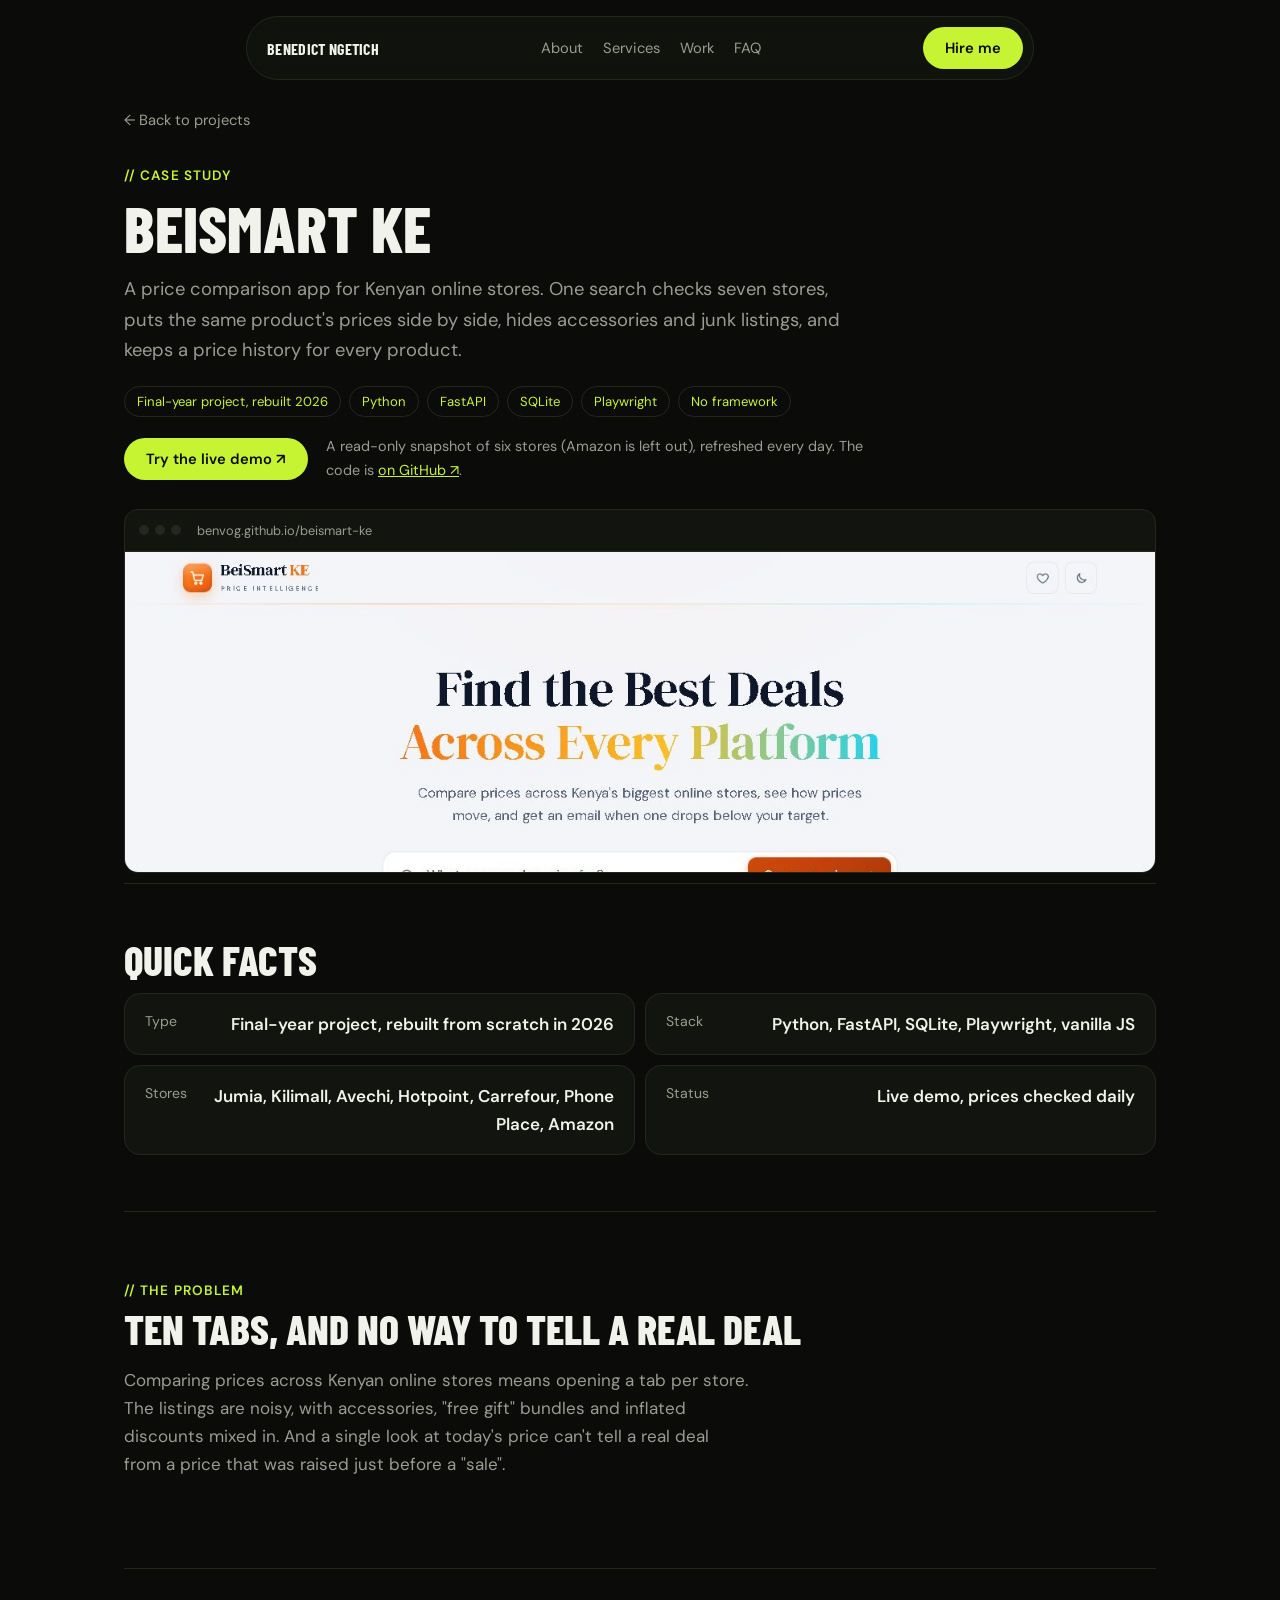
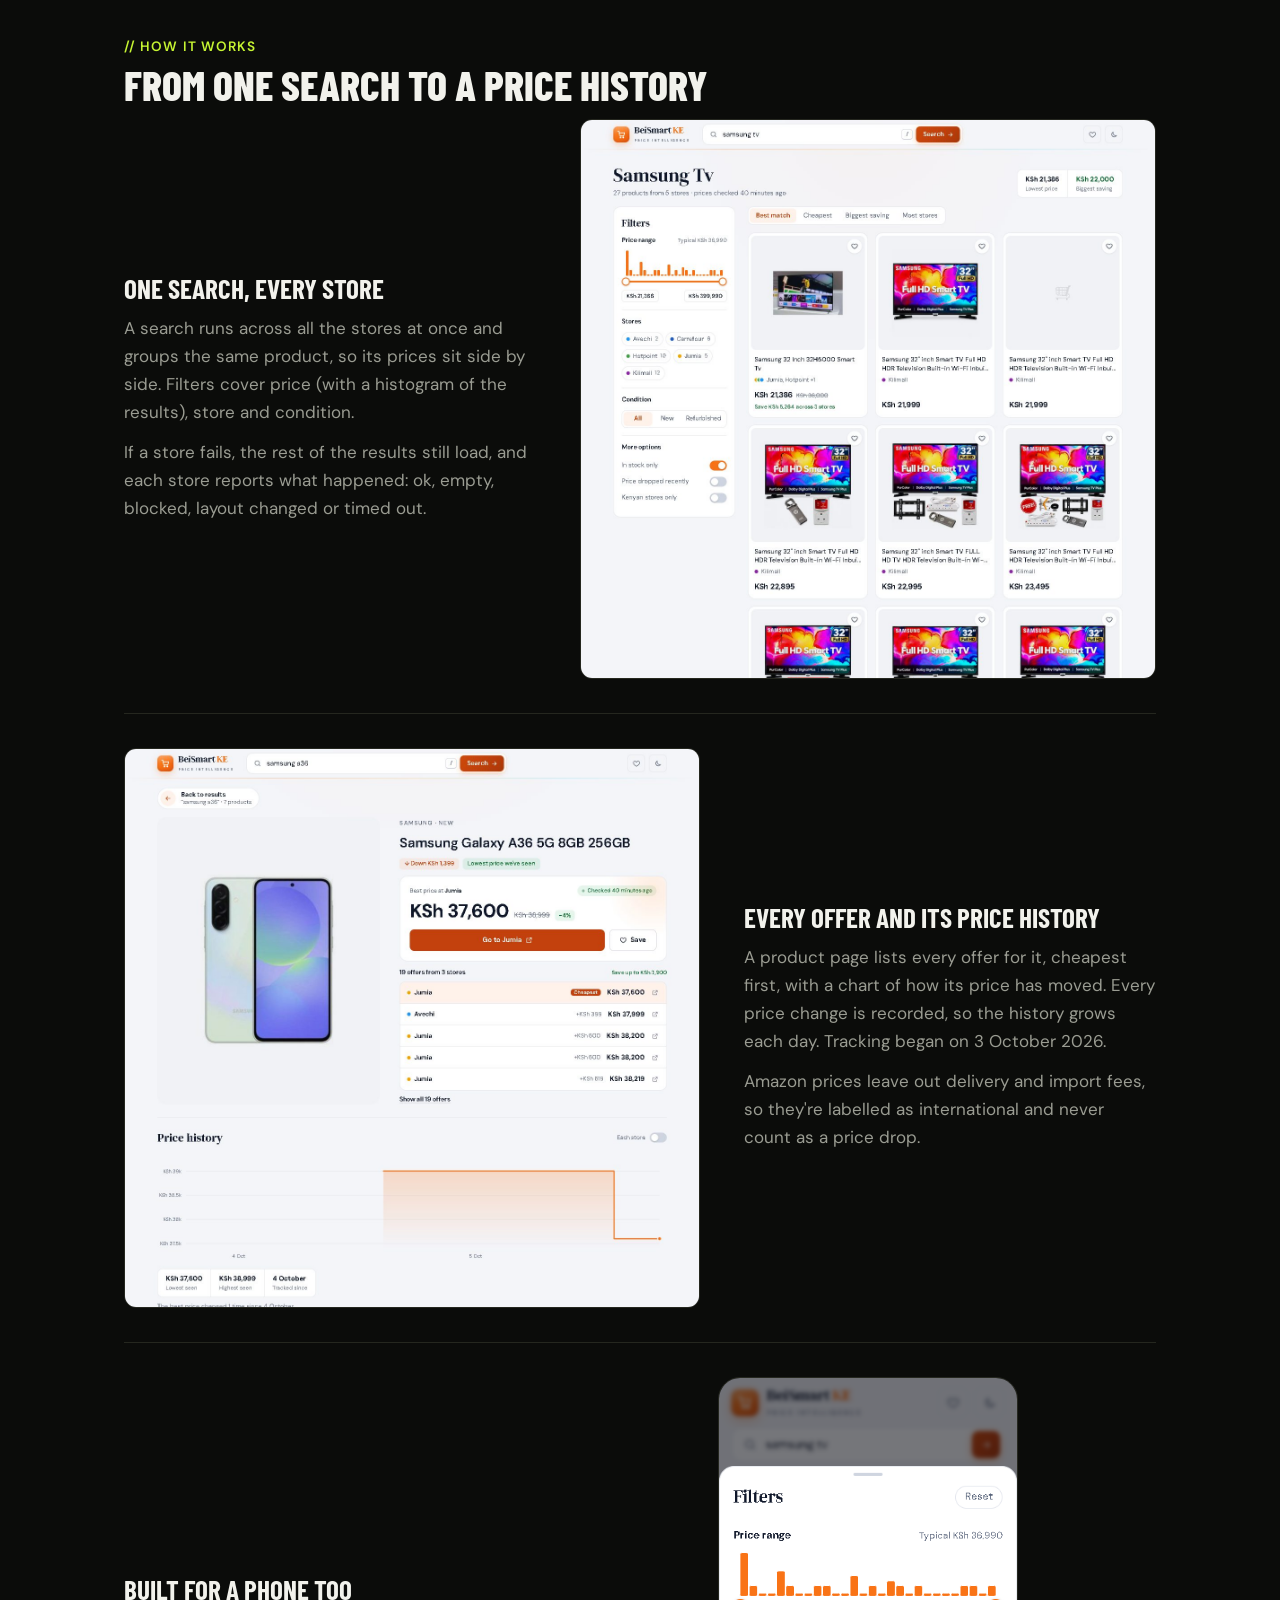
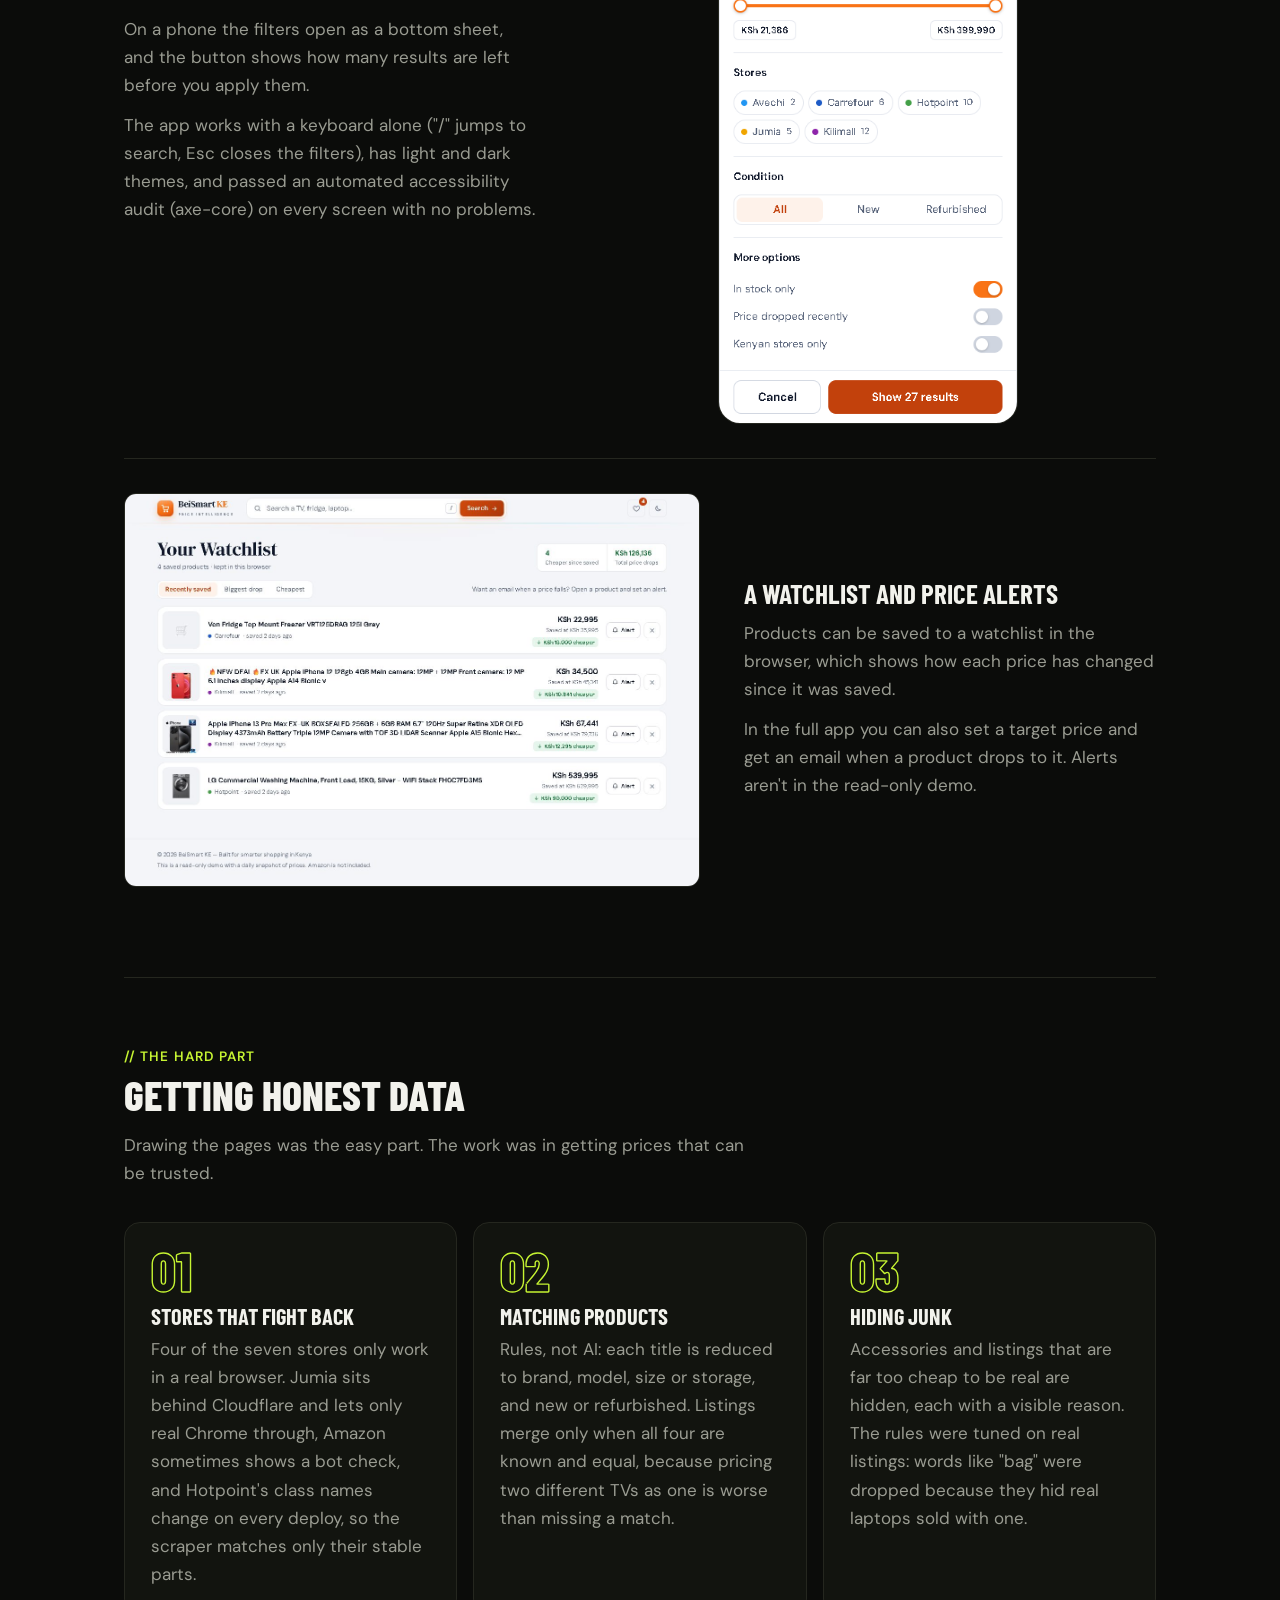
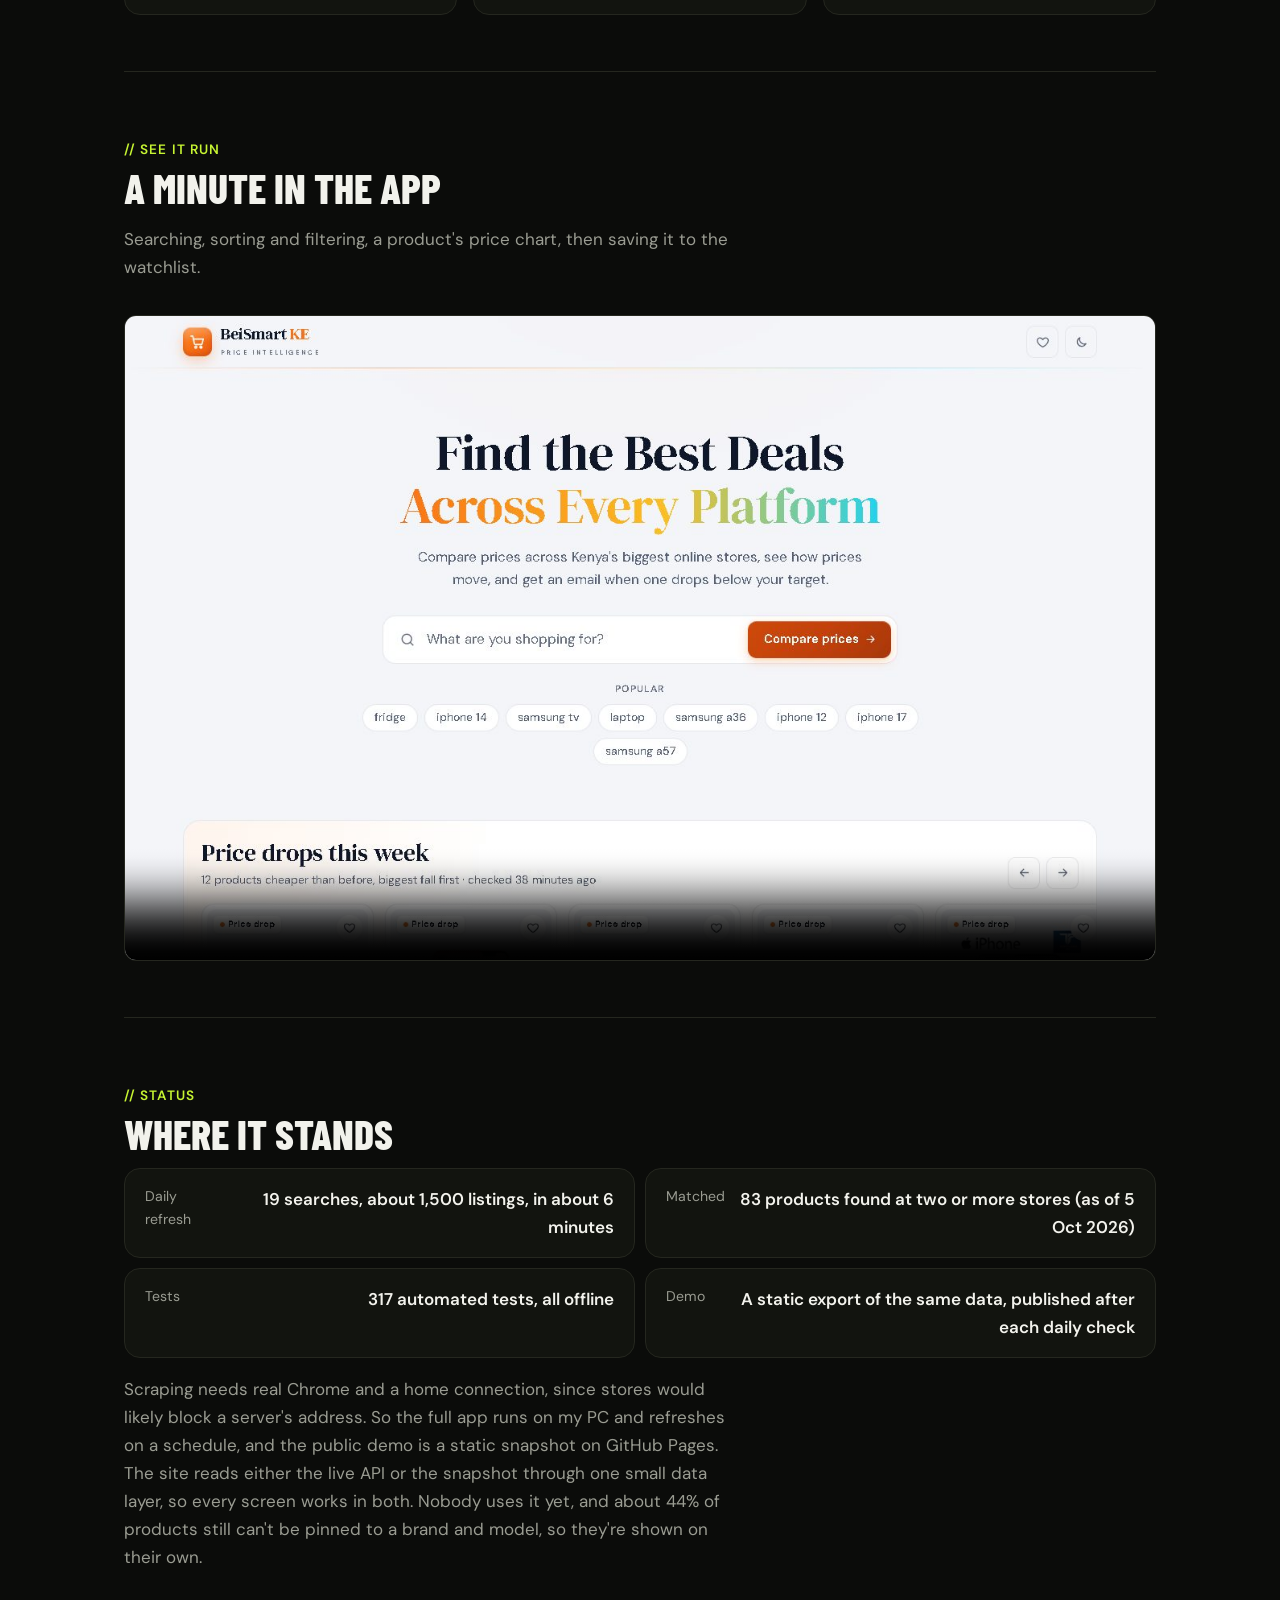
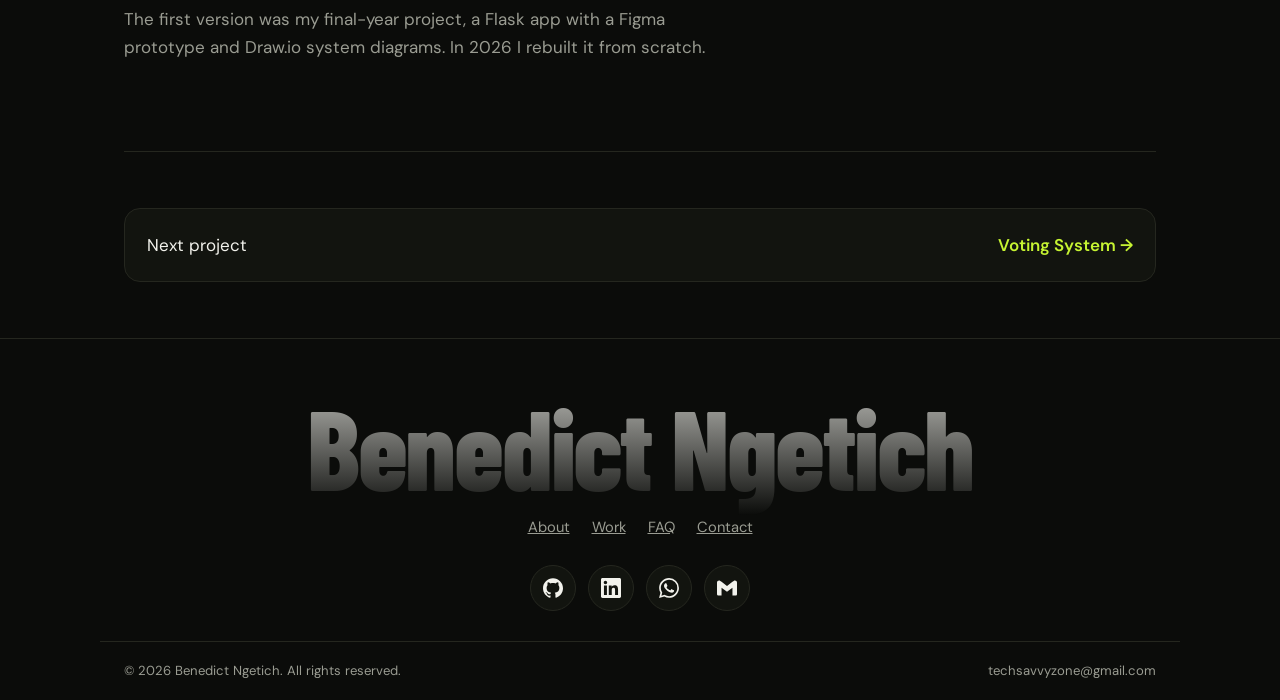
==== case-beismart.html @ bc771dfb "Portfolio site Co-Authored-By: Claude Opus 5.5 <noreply@anthropic.com>" ====
<!DOCTYPE html>
<html lang="en">
<head>
<meta charset="utf-8">
<meta name="viewport" content="width=device-width, initial-scale=1">
<meta name="description" content="A price comparison app for Kenyan online stores: one search checks seven stores, groups the same product across them, hides junk listings and keeps a price history.">
<meta name="theme-color" content="#0b0c0a">
<meta property="og:type" content="website">
<meta property="og:title" content="BeiSmart KE — Case Study | Benedict Ngetich">
<meta property="og:description" content="A price comparison app for Kenyan online stores: one search checks seven stores, groups the same product across them, hides junk listings and keeps a price history.">
<link rel="icon" href="assets/favicon.svg" type="image/svg+xml">
<title>BeiSmart KE — Case Study | Benedict Ngetich</title>
<script>document.documentElement.className='js'</script>
<link rel="preconnect" href="https://fonts.googleapis.com">
<link rel="preconnect" href="https://fonts.gstatic.com" crossorigin>
<link href="https://fonts.googleapis.com/css2?family=Barlow+Condensed:wght@700;800&family=DM+Sans:wght@400;500;600&display=swap" rel="stylesheet">
<link rel="stylesheet" href="styles.css">
</head>
<body>
<a class="skip" href="#main">Skip to content</a>

<div class="nav">
<div class="pillnav">
<span class="brand">Benedict Ngetich</span>
<nav aria-label="Sections"><a href="index.html#about">About</a><a href="index.html#services">Services</a><a href="index.html#work">Work</a><a href="index.html#faq">FAQ</a></nav>
<a class="btn" href="index.html#contact">Hire me</a>
</div>
</div>

<div class="wrap" id="main">
<a class="backlink" href="index.html#work">&larr; Back to projects</a>

<header class="case-hero">
<p class="eyebrow">// Case study</p>
<h1>BeiSmart KE</h1>
<p class="tagline">A price comparison app for Kenyan online stores. One search checks seven stores, puts the same product's prices side by side, hides accessories and junk listings, and keeps a price history for every product.</p>
<div class="case-tags"><span>Final-year project, rebuilt 2026</span><span>Python</span><span>FastAPI</span><span>SQLite</span><span>Playwright</span><span>No framework</span></div>
<div class="demo-cta">
<a class="btn" href="https://benvog.github.io/beismart-ke/" target="_blank" rel="noopener">Try the live demo ↗</a>
<p>A read-only snapshot of six stores (Amazon is left out), refreshed every day. The code is <a href="https://github.com/Benvog/beismart-ke" target="_blank" rel="noopener">on GitHub ↗</a>.</p>
</div>
<div class="case-hero-img frame">
<div class="bar"><i></i><i></i><i></i><span>benvog.github.io/beismart-ke</span></div>
<div class="view"><div class="inner"><img src="assets/beismart-home.jpg" alt="BeiSmart KE home: a search box over this week's price drops" width="1280" height="800"></div></div>
</div>
</header>

<section>
<h2>Quick facts</h2>
<div class="quickfacts">
<div class="card rv"><span>Type</span><span>Final-year project, rebuilt from scratch in 2026</span></div>
<div class="card rv"><span>Stack</span><span>Python, FastAPI, SQLite, Playwright, vanilla JS</span></div>
<div class="card rv"><span>Stores</span><span>Jumia, Kilimall, Avechi, Hotpoint, Carrefour, Phone Place, Amazon</span></div>
<div class="card rv"><span>Status</span><span>Live demo, prices checked daily</span></div>
</div>
</section>

<section>
<p class="eyebrow">// The problem</p>
<h2>Ten tabs, and no way to tell a real deal</h2>
<p class="lede">Comparing prices across Kenyan online stores means opening a tab per store. The listings are noisy, with accessories, "free gift" bundles and inflated discounts mixed in. And a single look at today's price can't tell a real deal from a price that was raised just before a "sale".</p>
</section>

<section>
<p class="eyebrow">// How it works</p>
<h2>From one search to a price history</h2>

<div class="feat rv">
<div>
<h3>One search, every store</h3>
<p>A search runs across all the stores at once and groups the same product, so its prices sit side by side. Filters cover price (with a histogram of the results), store and condition.</p>
<p>If a store fails, the rest of the results still load, and each store reports what happened: ok, empty, blocked, layout changed or timed out.</p>
</div>
<figure class="shot tall"><img src="assets/beismart-results.jpg" alt="Samsung TV results with a filter panel and a TV found at three stores" width="1280" height="1700" loading="lazy"></figure>
</div>

<div class="feat rv">
<div>
<h3>Every offer and its price history</h3>
<p>A product page lists every offer for it, cheapest first, with a chart of how its price has moved. Every price change is recorded, so the history grows each day. Tracking began on 3 October 2026.</p>
<p>Amazon prices leave out delivery and import fees, so they're labelled as international and never count as a price drop.</p>
</div>
<figure class="shot tall"><img src="assets/beismart-product.jpg" alt="Samsung Galaxy A36 across 18 offers from 3 stores, with its price history chart" width="1280" height="1500" loading="lazy"></figure>
</div>

<div class="feat rv">
<div>
<h3>Built for a phone too</h3>
<p>On a phone the filters open as a bottom sheet, and the button shows how many results are left before you apply them.</p>
<p>The app works with a keyboard alone ("/" jumps to search, Esc closes the filters), has light and dark themes, and passed an automated accessibility audit (axe-core) on every screen with no problems.</p>
</div>
<figure class="shot phone"><img src="assets/beismart-filters-phone.png" alt="Filters on a phone: price histogram, stores, condition and a Show 27 results button" width="390" height="844" loading="lazy"></figure>
</div>

<div class="feat rv">
<div>
<h3>A watchlist and price alerts</h3>
<p>Products can be saved to a watchlist in the browser, which shows how each price has changed since it was saved.</p>
<p>In the full app you can also set a target price and get an email when a product drops to it. Alerts aren't in the read-only demo.</p>
</div>
<figure class="shot"><img src="assets/beismart-watchlist.jpg" alt="Watchlist of four saved products, each cheaper than when it was saved" width="1280" height="900" loading="lazy"></figure>
</div>
</section>

<section>
<p class="eyebrow">// The hard part</p>
<h2>Getting honest data</h2>
<p class="lede">Drawing the pages was the easy part. The work was in getting prices that can be trusted.</p>
<div class="steps">
<div class="card step rv"><span class="num">01</span><h3>Stores that fight back</h3><p>Four of the seven stores only work in a real browser. Jumia sits behind Cloudflare and lets only real Chrome through, Amazon sometimes shows a bot check, and Hotpoint's class names change on every deploy, so the scraper matches only their stable parts.</p></div>
<div class="card step rv"><span class="num">02</span><h3>Matching products</h3><p>Rules, not AI: each title is reduced to brand, model, size or storage, and new or refurbished. Listings merge only when all four are known and equal, because pricing two different TVs as one is worse than missing a match.</p></div>
<div class="card step rv"><span class="num">03</span><h3>Hiding junk</h3><p>Accessories and listings that are far too cheap to be real are hidden, each with a visible reason. The rules were tuned on real listings: words like "bag" were dropped because they hid real laptops sold with one.</p></div>
</div>
</section>

<section>
<p class="eyebrow">// See it run</p>
<h2>A minute in the app</h2>
<p class="lede">Searching, sorting and filtering, a product's price chart, then saving it to the watchlist.</p>
<figure class="shot rv"><video src="assets/beismart-demo.webm" poster="assets/beismart-home.jpg" width="1280" height="800" controls preload="none" playsinline aria-label="Screen recording of BeiSmart KE: a search for Samsung, filters, a product's price chart and the watchlist"></video></figure>
</section>

<section>
<p class="eyebrow">// Status</p>
<h2>Where it stands</h2>
<div class="quickfacts">
<div class="card rv"><span>Daily refresh</span><span>19 searches, about 1,500 listings, in about 6 minutes</span></div>
<div class="card rv"><span>Matched</span><span>83 products found at two or more stores (as of 5 Oct 2026)</span></div>
<div class="card rv"><span>Tests</span><span>317 automated tests, all offline</span></div>
<div class="card rv"><span>Demo</span><span>A static export of the same data, published after each daily check</span></div>
</div>
<p class="lede">Scraping needs real Chrome and a home connection, since stores would likely block a server's address. So the full app runs on my PC and refreshes on a schedule, and the public demo is a static snapshot on GitHub Pages. The site reads either the live API or the snapshot through one small data layer, so every screen works in both. Nobody uses it yet, and about 44% of products still can't be pinned to a brand and model, so they're shown on their own.</p>
<p class="lede">The first version was my final-year project, a Flask app with a Figma prototype and Draw.io system diagrams. In 2026 I rebuilt it from scratch.</p>
</section>

<section>
<div class="nextproj card rv">
<span>Next project</span>
<a href="case-voting.html">Voting System →</a>
</div>
</section>

</div>

<footer>
<div class="footer-name">Benedict Ngetich</div>
<div class="footer-links">
<a href="index.html#about">About</a><a href="index.html#work">Work</a><a href="index.html#faq">FAQ</a><a href="index.html#contact">Contact</a>
</div>
<div class="socials">
<a href="https://github.com/Benvog" target="_blank" rel="noopener" aria-label="GitHub" title="GitHub"><svg viewBox="0 0 24 24" aria-hidden="true" focusable="false"><path d="M12 .297c-6.63 0-12 5.373-12 12 0 5.303 3.438 9.8 8.205 11.385.6.113.82-.258.82-.577 0-.285-.01-1.04-.015-2.04-3.338.724-4.042-1.61-4.042-1.61C4.422 18.07 3.633 17.7 3.633 17.7c-1.087-.744.084-.729.084-.729 1.205.084 1.838 1.236 1.838 1.236 1.07 1.835 2.809 1.305 3.495.998.108-.776.417-1.305.76-1.605-2.665-.3-5.466-1.332-5.466-5.93 0-1.31.465-2.38 1.235-3.22-.135-.303-.54-1.523.105-3.176 0 0 1.005-.322 3.3 1.23.96-.267 1.98-.399 3-.405 1.02.006 2.04.138 3 .405 2.28-1.552 3.285-1.23 3.285-1.23.645 1.653.24 2.873.12 3.176.765.84 1.23 1.91 1.23 3.22 0 4.61-2.805 5.625-5.475 5.92.42.36.81 1.096.81 2.22 0 1.606-.015 2.896-.015 3.286 0 .315.21.69.825.57C20.565 22.092 24 17.592 24 12.297c0-6.627-5.373-12-12-12"/></svg></a>
<a href="https://www.linkedin.com/in/benedict-kipkorir-vogue" target="_blank" rel="noopener" aria-label="LinkedIn" title="LinkedIn"><svg viewBox="0 0 24 24" aria-hidden="true" focusable="false"><path d="M20.447 20.452h-3.554v-5.569c0-1.328-.027-3.037-1.852-3.037-1.853 0-2.136 1.445-2.136 2.939v5.667H9.351V9h3.414v1.561h.046c.477-.9 1.637-1.85 3.37-1.85 3.601 0 4.267 2.37 4.267 5.455v6.286zM5.337 7.433c-1.144 0-2.063-.926-2.063-2.065 0-1.138.92-2.063 2.063-2.063 1.14 0 2.064.925 2.064 2.063 0 1.139-.925 2.065-2.064 2.065zm1.782 13.019H3.555V9h3.564v11.452zM22.225 0H1.771C.792 0 0 .774 0 1.729v20.542C0 23.227.792 24 1.771 24h20.451C23.2 24 24 23.227 24 22.271V1.729C24 .774 23.2 0 22.222 0h.003z"/></svg></a>
<a href="https://wa.me/254748311310" target="_blank" rel="noopener" aria-label="WhatsApp" title="WhatsApp"><svg viewBox="0 0 24 24" aria-hidden="true" focusable="false"><path d="M17.472 14.382c-.297-.149-1.758-.867-2.03-.967-.273-.099-.471-.148-.67.15-.197.297-.767.966-.94 1.164-.173.199-.347.223-.644.075-.297-.15-1.255-.463-2.39-1.475-.883-.788-1.48-1.761-1.653-2.059-.173-.297-.018-.458.13-.606.134-.133.298-.347.446-.52.149-.174.198-.298.298-.497.099-.198.05-.371-.025-.52-.075-.149-.669-1.612-.916-2.207-.242-.579-.487-.5-.669-.51-.173-.008-.371-.01-.57-.01-.198 0-.52.074-.792.372-.272.297-1.04 1.016-1.04 2.479 0 1.462 1.065 2.875 1.213 3.074.149.198 2.096 3.2 5.077 4.487.709.306 1.262.489 1.694.625.712.227 1.36.195 1.871.118.571-.085 1.758-.719 2.006-1.413.248-.694.248-1.289.173-1.413-.074-.124-.272-.198-.57-.347m-5.421 7.403h-.004a9.87 9.87 0 01-5.031-1.378l-.361-.214-3.741.982.998-3.648-.235-.374a9.86 9.86 0 01-1.51-5.26c.001-5.45 4.436-9.884 9.888-9.884 2.64 0 5.122 1.03 6.988 2.898a9.825 9.825 0 012.893 6.994c-.003 5.45-4.437 9.884-9.885 9.884m8.413-18.297A11.815 11.815 0 0012.05 0C5.495 0 .16 5.335.157 11.892c0 2.096.547 4.142 1.588 5.945L.057 24l6.305-1.654a11.882 11.882 0 005.683 1.448h.005c6.554 0 11.89-5.335 11.893-11.893a11.821 11.821 0 00-3.48-8.413Z"/></svg></a>
<a href="mailto:techsavvyzone@gmail.com" aria-label="Email" title="Email"><svg viewBox="0 0 24 24" aria-hidden="true" focusable="false"><path d="M24 5.457v13.909c0 .904-.732 1.636-1.636 1.636h-3.819V11.73L12 16.64l-6.545-4.91v9.273H1.636A1.636 1.636 0 0 1 0 19.366V5.457c0-2.023 2.309-3.178 3.927-1.964L5.455 4.64 12 9.548l6.545-4.91 1.528-1.145C21.69 2.28 24 3.434 24 5.457z"/></svg></a>
</div>
<div class="wrap footer-bottom"><span>© 2026 Benedict Ngetich. All rights reserved.</span><a href="mailto:techsavvyzone@gmail.com">techsavvyzone@gmail.com</a></div>
</footer>

<script src="script.js"></script>
</body>
</html>
---- styles.css ----
:root{--bg:#0b0c0a;--ink:#f2f2ec;--muted:#9a9c92;--line:#25271f;--lime:#c6f432;--panel:#12140f;--panel2:#161811;--h:250px}
*{box-sizing:border-box}
[hidden]{display:none!important}
html{scroll-behavior:smooth}
body{margin:0;background:var(--bg);color:var(--ink);font:400 17px/1.65 "DM Sans",system-ui,sans-serif}
a{color:inherit}
a:focus-visible,button:focus-visible,input:focus-visible,textarea:focus-visible{outline:3px solid var(--lime);outline-offset:3px}
h1,h2,h3{font-family:"Barlow Condensed","DM Sans",sans-serif;text-transform:uppercase;margin:0;line-height:.95}
img{max-width:100%;display:block}
.wrap{max-width:1080px;margin:0 auto;padding:0 24px}
.skip{position:absolute;left:16px;top:-80px;z-index:50;background:var(--lime);color:#0b0c0a;font-weight:600;padding:10px 18px;border-radius:99px;text-decoration:none}
.skip:focus{top:16px}

/* floating nav */
.nav{position:sticky;top:16px;z-index:30;margin:16px auto 0;max-width:820px;padding:0 16px}
.pillnav{display:flex;align-items:center;justify-content:space-between;gap:14px;background:rgba(18,20,15,.75);-webkit-backdrop-filter:blur(14px);backdrop-filter:blur(14px);border:1px solid var(--line);border-radius:99px;padding:10px 10px 10px 20px}
.pillnav .brand{font:700 1rem "Barlow Condensed",sans-serif;text-transform:uppercase;letter-spacing:.02em}
.pillnav nav{display:none;gap:20px;font-size:.92rem}
.pillnav nav a{text-decoration:none;color:var(--muted)}
.pillnav nav a:hover{color:var(--ink)}
.btn{display:inline-block;background:var(--lime);color:#0b0c0a;font-weight:600;padding:11px 22px;border-radius:99px;text-decoration:none;border:0;font:600 .92rem "DM Sans",sans-serif;cursor:pointer;white-space:nowrap;transition:transform 160ms ease-out}
@media (hover:hover) and (pointer:fine){.btn:hover{transform:translateY(-2px)}}
.btn:active{transform:scale(.97)}
.btn.ghost{background:transparent;color:var(--ink);border:1px solid var(--line)}
@media (min-width:700px){.pillnav nav{display:flex}}

/* hero */
.hero{padding:64px 0 40px;display:grid;gap:34px}
.hero h1{font-size:clamp(2.6rem,9vw,4.6rem);font-weight:800}
.hero .sub{color:var(--muted);font-size:1.15rem;max-width:48ch;margin:16px 0 26px}
.hero .cta{display:flex;gap:12px 24px;flex-wrap:wrap;align-items:center}
.textlink{color:var(--ink);font-weight:600;font-size:.95rem;text-decoration:none}
.textlink span{display:inline-block;color:var(--lime);transition:transform 160ms ease-out}
@media (hover:hover) and (pointer:fine){.textlink:hover span{transform:translateX(4px)}}
.photo{position:relative;justify-self:center;width:min(320px,80%)}
.photo .frame-ph{aspect-ratio:4/5;border-radius:20px;background:linear-gradient(160deg,#1a1d13,#0e0f0b);border:1px solid var(--line);display:flex;align-items:center;justify-content:center;color:var(--muted);font-size:.85rem;text-align:center;padding:20px}
.photo img{border-radius:20px;aspect-ratio:4/5;object-fit:cover}
.chip{position:absolute;background:var(--panel);border:1px solid var(--line);border-radius:12px;padding:12px 16px;font-size:.85rem;box-shadow:0 12px 30px rgba(0,0,0,.4)}
.chip b{display:block;font:800 1.5rem "Barlow Condensed",sans-serif;color:var(--lime)}
.chip.c1{top:-6%;left:-12%}
.chip.c2{bottom:6%;right:-14%}
.status{display:inline-flex;align-items:center;gap:8px;font-size:.82rem;color:#a8e06a;border:1px solid #2a3a1a;background:rgba(198,244,50,.08);padding:5px 12px;border-radius:99px;margin-bottom:18px}
.status i{width:8px;height:8px;border-radius:50%;background:var(--lime);animation:pulse 1.8s infinite}
@keyframes pulse{0%{box-shadow:0 0 0 0 rgba(198,244,50,.5)}100%{box-shadow:0 0 0 9px rgba(198,244,50,0)}}

section{padding:56px 0;border-top:1px solid var(--line)}
.eyebrow{color:var(--lime);font:600 .85rem "DM Sans",sans-serif;text-transform:uppercase;letter-spacing:.08em;margin-bottom:10px}
h2{font-size:2.6rem;font-weight:800;margin-bottom:14px}
.lede{color:var(--muted);max-width:52ch;margin-bottom:34px}
.lede a{color:var(--lime)}

/* about bento */
.bento{display:grid;gap:16px;grid-template-columns:1fr}
.card{background:var(--panel);border:1px solid var(--line);border-radius:16px;padding:22px}
.bento .ph-photo{aspect-ratio:1/1;border-radius:12px;background:linear-gradient(160deg,#1a1d13,#0e0f0b);display:flex;align-items:center;justify-content:center;color:var(--muted);font-size:.82rem;text-align:center;margin-bottom:14px;object-fit:cover;width:100%}
.bento h3{font-size:1.3rem;font-weight:700;margin-bottom:8px}
.bento p{margin:0;color:var(--muted)}.bento p+p{margin-top:14px}.bento .status{margin:0}
#about>.card{margin-top:16px}
.bgrow{display:flex;justify-content:space-between;gap:12px;padding:10px 0}
.bgrow+.bgrow{border-top:1px solid var(--line)}
.bgrow span:last-child{white-space:nowrap}
.stackrow{display:flex;flex-wrap:wrap;gap:8px}
.stackrow span{font-size:.85rem;padding:6px 12px;border:1px solid var(--line);border-radius:99px;background:var(--panel2)}

/* process */
.steps{display:grid;gap:16px}
.step{background:var(--panel);border:1px solid var(--line);border-radius:16px;padding:26px}
.step .num{font:800 3.4rem/.8 "Barlow Condensed",sans-serif;color:transparent;-webkit-text-stroke:1.4px var(--lime);display:block;margin-bottom:14px}
.step h3{font-size:1.4rem;font-weight:700;margin-bottom:8px}
.step p{margin:0;color:var(--muted)}

/* services list (index) */
.svc{border-top:1px solid var(--line)}
.svcrow{display:grid;gap:8px;padding:26px 0;border-bottom:1px solid var(--line)}
.svcrow h3{font-size:1.9rem;font-weight:700}
.svcrow:last-child{border-bottom:0;padding-bottom:0}
.svcrow p{margin:0;color:var(--muted);max-width:46ch}
.svclist{list-style:none;margin:16px 0 0;padding:0;display:grid;gap:8px;max-width:46ch}
.svclist li{position:relative;padding-left:20px;color:var(--ink)}
.svclist li::before{content:"";position:absolute;left:0;top:.7em;width:8px;height:2px;background:var(--lime)}
.svcrow .svcnote{margin-top:14px;font-size:.95rem}
.svcnote a{color:var(--lime)}

/* process timeline (index) */
.timeline{list-style:none;margin:0;padding:0;display:grid;gap:30px}
.tlstep{position:relative;padding-left:34px}
.tlstep::before{content:"";position:absolute;left:0;top:6px;width:11px;height:11px;border-radius:50%;background:var(--bg);border:2px solid var(--lime)}
.tlstep:not(:last-child)::after{content:"";position:absolute;left:5px;top:22px;bottom:-26px;width:1px;background:var(--line)}
.tlstep .num{font:800 2.6rem/.8 "Barlow Condensed",sans-serif;color:transparent;-webkit-text-stroke:1.2px var(--lime);display:block;margin-bottom:12px}
.tlstep h3{font-size:1.4rem;font-weight:700;margin-bottom:8px}
.tlstep p{margin:0;color:var(--muted)}

/* projects */
.proj{margin-bottom:40px}
.pnum{font:800 4.4rem/0.8 "Barlow Condensed",sans-serif;color:transparent;-webkit-text-stroke:1.5px var(--lime);display:block;margin-bottom:14px}
.frame{background:var(--panel);border:1px solid var(--line);border-radius:12px;overflow:hidden}
.bar{display:flex;align-items:center;gap:6px;padding:10px 14px;border-bottom:1px solid var(--line);font-size:.8rem;color:var(--muted)}
.bar i{width:10px;height:10px;border-radius:50%;background:var(--line)}
.bar span{margin-left:10px}
.view{height:var(--h);overflow:hidden;background:#090a08}
.inner{min-height:560px;transition:transform 5s ease-in-out}
.inner img{width:100%;height:auto;min-height:var(--h);object-fit:cover;object-position:top left}
.inner:has(>img){min-height:0}
@media (hover:hover) and (pointer:fine){.frame:hover .inner{transform:translateY(calc(var(--h) * -1 + 100px))}}
.frame:focus-within .inner{transform:translateY(calc(var(--h) * -1 + 100px))}
.ph{padding:20px;display:grid;gap:14px}
.ph b{display:block;height:34px;border-radius:5px;background:var(--line)}
.ph b:nth-child(3n){height:90px;background:#1a1d14}
.ph b:nth-child(4n){width:60%}
.proj h3{font-size:2.1rem;font-weight:700;margin:20px 0 8px}
.proj p{color:var(--muted);max-width:56ch;margin:0}
.meta{font-size:.92rem;color:var(--muted)}
.meta b{color:var(--lime);font-weight:500}

/* faq */
.faq{border-top:1px solid var(--line)}
.faqitem{border-bottom:1px solid var(--line)}
.faqitem summary{list-style:none;display:flex;justify-content:space-between;align-items:center;gap:16px;padding:20px 0;cursor:pointer;font:600 1.05rem "DM Sans",sans-serif}
.faqitem summary::-webkit-details-marker{display:none}
.faqitem summary::after{content:"+";font-size:1.4rem;color:var(--lime);flex:none}
.faqitem[open] summary::after{content:"–"}
.faqitem p{margin:0 0 20px;color:var(--muted);max-width:60ch}

/* testimonials placeholder */
.tplaceholder{background:var(--panel);border:1px dashed var(--line);border-radius:16px;padding:34px;text-align:center;color:var(--muted)}

/* CTA banner */
.cta-banner{background:var(--panel);border:1px solid var(--line);border-radius:20px;padding:40px 30px;display:grid;gap:22px;position:relative;overflow:hidden}
.cta-banner::before{content:"";position:absolute;inset:0;background:radial-gradient(420px circle at 90% 10%,rgba(198,244,50,.12),transparent 60%);pointer-events:none}
.cta-banner h2{font-size:2rem}
.cta-banner p{color:var(--muted);margin:0}

/* contact */
form{display:grid;gap:22px;max-width:520px}
label{font-size:.9rem;color:var(--muted);display:block}
input,textarea{width:100%;background:transparent;border:0;border-bottom:1px solid var(--muted);padding:10px 0;color:var(--ink);font:inherit;border-radius:0}
input:focus,textarea:focus{border-color:var(--lime);outline:0}
textarea{min-height:110px;resize:vertical}
form .btn{justify-self:start}
form .btn[disabled]{opacity:.6;cursor:progress}
.form-error{margin:0;color:#ff9a8a;font-size:.92rem}
.form-error a{color:inherit}
.form-done{max-width:520px;padding:28px;border:1px solid var(--line);border-radius:16px;background:var(--panel);animation:rise .5s cubic-bezier(.23,1,.32,1)}
.form-done h3{font-size:1.8rem;font-weight:700;margin-bottom:8px;outline:0}
.form-done p{color:var(--muted);margin:0 0 20px}
@keyframes rise{from{opacity:0;transform:translateY(12px)}}

/* footer */
footer{border-top:1px solid var(--line);padding:0}
.footer-name{padding:60px 0 20px;text-align:center;font:800 clamp(3rem,14vw,7rem)/.85 "Barlow Condensed",sans-serif;letter-spacing:-.02em;background:linear-gradient(180deg,var(--ink),var(--bg));-webkit-background-clip:text;background-clip:text;color:transparent}
.footer-links{display:flex;justify-content:center;gap:22px;flex-wrap:wrap;padding-bottom:26px;font-size:.92rem;color:var(--muted)}
.footer-links a:hover{color:var(--lime)}
.socials{display:flex;justify-content:center;flex-wrap:wrap;gap:12px;padding:0 16px 30px}
.socials a{display:inline-grid;place-items:center;width:46px;height:46px;border:1px solid var(--line);border-radius:50%;background:var(--panel);color:var(--ink);transition:transform 160ms ease-out}
.socials svg{width:20px;height:20px;fill:currentColor}
.socials a:hover,.socials a:focus-visible{color:var(--lime);border-color:var(--lime)}
@media (hover:hover) and (pointer:fine){.socials a:hover{transform:translateY(-2px)}}
.socials a:active{transform:scale(.97)}
.footer-bottom a{text-decoration:none}
.footer-bottom a:hover{color:var(--lime)}
.footer-bottom{display:flex;justify-content:space-between;flex-wrap:wrap;gap:10px;border-top:1px solid var(--line);padding:18px 24px;font-size:.82rem;color:var(--muted)}

.js .rv{opacity:0;transform:translateY(22px);transition:opacity .7s cubic-bezier(.23,1,.32,1),transform .7s cubic-bezier(.23,1,.32,1)}
.js .rv.in{opacity:1;transform:none}

.proj .meta{display:flex;align-items:center;justify-content:space-between;gap:12px;flex-wrap:wrap}
.caselink{color:var(--lime);text-decoration:none;font-weight:600;font-size:.95rem;white-space:nowrap}
.caselink:hover{text-decoration:underline}
.meta .links{display:flex;flex-wrap:wrap;gap:6px 20px}

/* case study pages */
.backlink{display:inline-flex;align-items:center;gap:8px;color:var(--muted);text-decoration:none;font-size:.92rem;margin:28px 0 0}
.backlink:hover{color:var(--lime)}
.case-hero{padding:20px 0 10px}
.case-hero .eyebrow{margin-bottom:14px}
.case-hero h1{font-size:clamp(2.4rem,7vw,4rem);font-weight:800}
.case-hero .tagline{color:var(--muted);font-size:1.15rem;max-width:56ch;margin:16px 0 20px}
.case-tags{display:flex;flex-wrap:wrap;gap:8px;margin-bottom:10px}
.case-tags span{font-size:.82rem;padding:4px 12px;border:1px solid var(--line);border-radius:99px;color:var(--lime)}
.demo-cta{display:flex;flex-wrap:wrap;align-items:center;gap:12px 18px;margin:18px 0 6px}
.demo-cta p{margin:0;color:var(--muted);font-size:.9rem;max-width:56ch}
.demo-cta b{color:var(--ink);font-weight:600}
.demo-cta p a{color:var(--lime)}
.case-hero-img{--h:320px;margin-top:26px;border-radius:14px;overflow:hidden;border:1px solid var(--line)}
.quickfacts{display:grid;gap:10px;grid-template-columns:1fr}
.quickfacts .card{display:flex;justify-content:space-between;gap:12px;padding:16px 20px}
.quickfacts .card span:first-child{color:var(--muted);font-size:.88rem}
.quickfacts .card span:last-child{font-weight:600;text-align:right}
.statgrid{display:grid;gap:16px;grid-template-columns:repeat(2,1fr)}
.statgrid .card{text-align:center;padding:26px 16px}
.statgrid b{display:block;font:800 2rem "Barlow Condensed",sans-serif;color:var(--lime);margin-bottom:6px}
.statgrid span{color:var(--muted);font-size:.9rem}
.feat{display:grid;gap:22px;align-items:center;padding:34px 0;border-top:1px solid var(--line)}
.feat:first-of-type{border-top:0;padding-top:0}
.feat h3{font-size:1.7rem;font-weight:700;margin-bottom:12px}
.feat p{color:var(--muted);margin:0 0 12px;max-width:52ch}
.feat p:last-child{margin-bottom:0}
.shot{margin:0}
.shot img,.shot video{display:block;width:100%;height:auto;border-radius:12px;border:1px solid var(--line);background:var(--panel)}
.shot.tall img{max-height:560px;object-fit:cover;object-position:top}
.shot.phone{justify-self:center;width:min(300px,80%)}
.shot.phone img{border-radius:22px}
.nextproj{display:flex;align-items:center;justify-content:space-between;gap:16px;flex-wrap:wrap}
.nextproj a{color:var(--lime);text-decoration:none;font-weight:600}
.nextproj a:hover{text-decoration:underline}
@media (min-width:700px){.quickfacts{grid-template-columns:repeat(2,1fr)}.statgrid{grid-template-columns:repeat(4,1fr)}}

@media (min-width:760px){
.hero{grid-template-columns:1.1fr .9fr;align-items:center}
.bento{grid-template-columns:1fr 1.3fr}
.steps{grid-template-columns:repeat(3,1fr)}
.svcrow{grid-template-columns:1fr 1fr;align-items:start;gap:24px}
.svcbody{padding-top:2px}
.timeline{grid-template-columns:repeat(3,1fr);gap:32px}
.tlstep{padding:34px 0 0}
.tlstep::before{top:0}
.tlstep:not(:last-child)::after{left:20px;right:-26px;top:5px;bottom:auto;width:auto;height:1px}
.proj{display:grid;grid-template-columns:90px 1fr;gap:6px 22px}
.proj>.pnum{grid-row:span 4}
.cta-banner{grid-template-columns:1fr auto;align-items:center}
.nextsteps{grid-template-columns:repeat(2,1fr)}
.feat{grid-template-columns:1fr 1.4fr;gap:44px}
.feat:nth-of-type(even) .shot{order:-1}
.feat:nth-of-type(even){grid-template-columns:1.4fr 1fr}
}
@media (prefers-reduced-motion:reduce){html{scroll-behavior:auto}*{animation:none!important}.js .rv{transform:none;transition:opacity .7s ease}.btn:hover,.btn:active,.socials a:hover,.socials a:active,.frame:hover .inner,.frame:focus-within .inner{transform:none}}
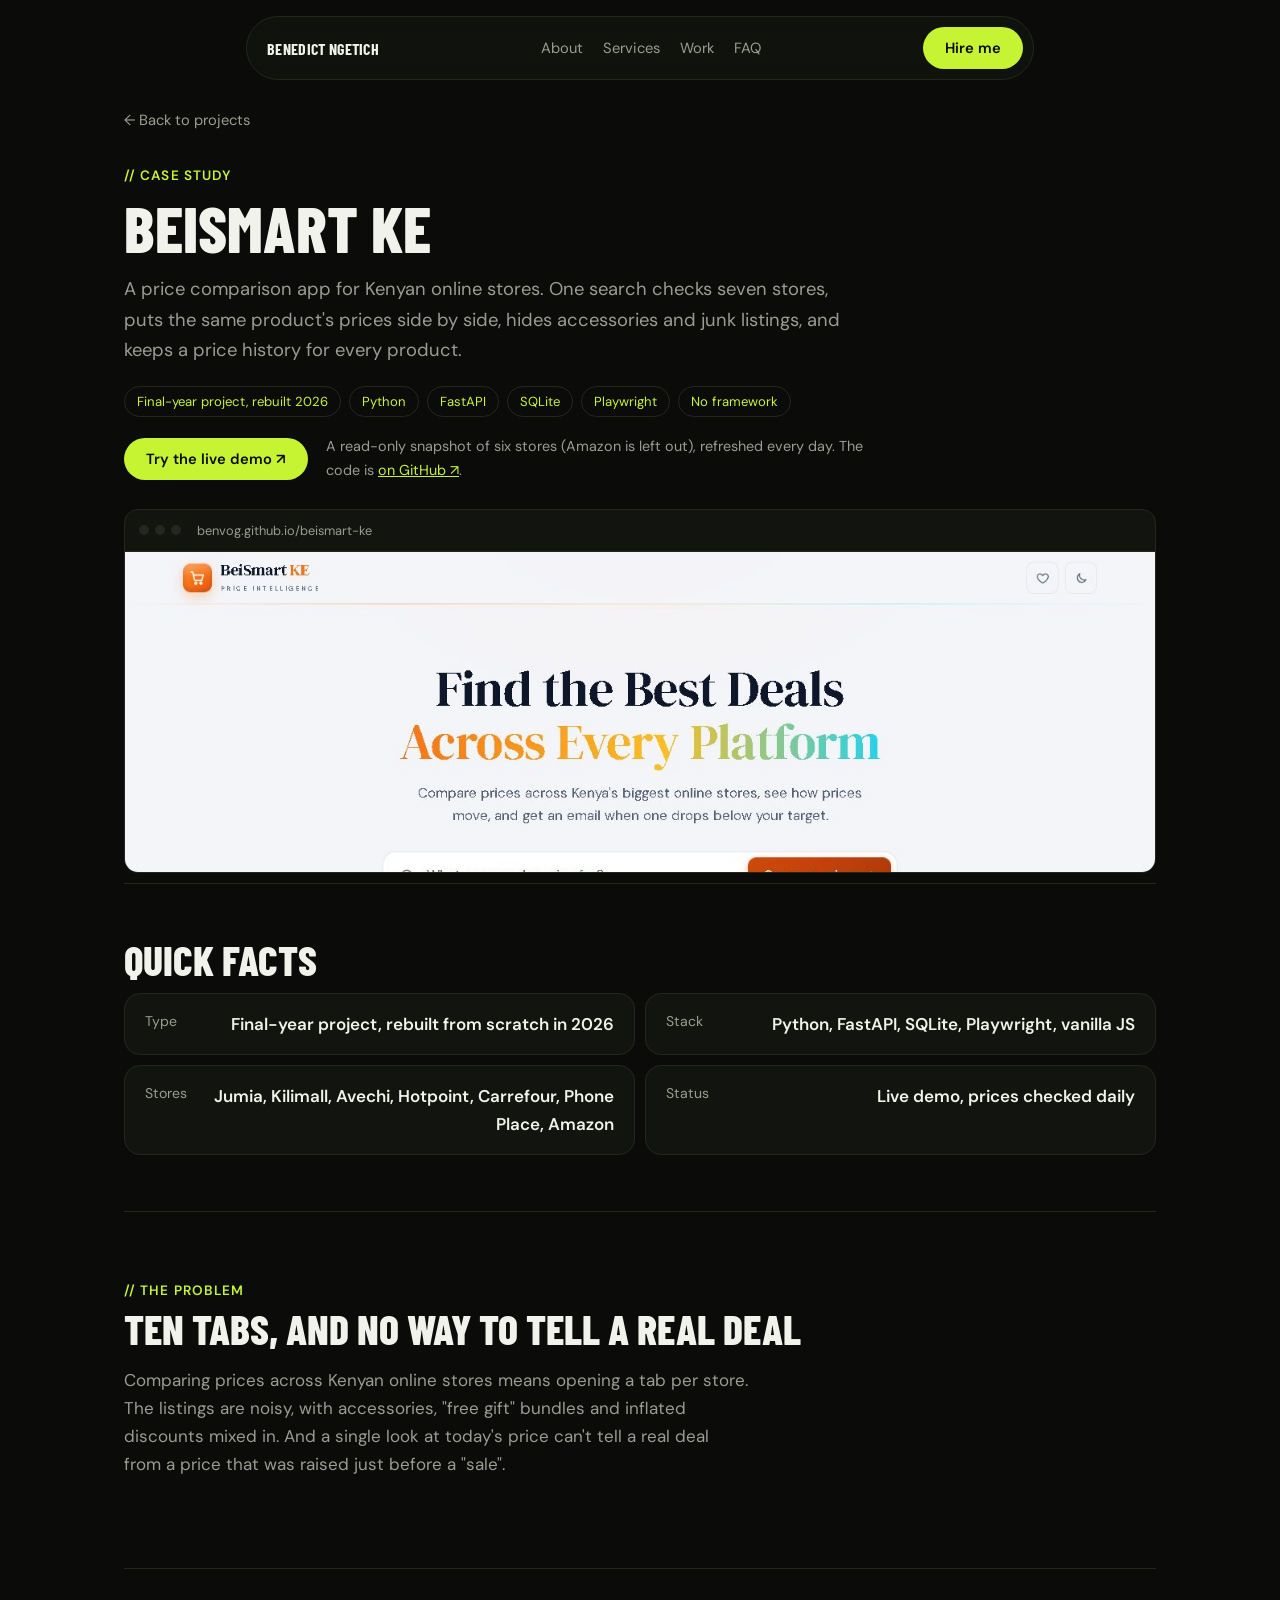
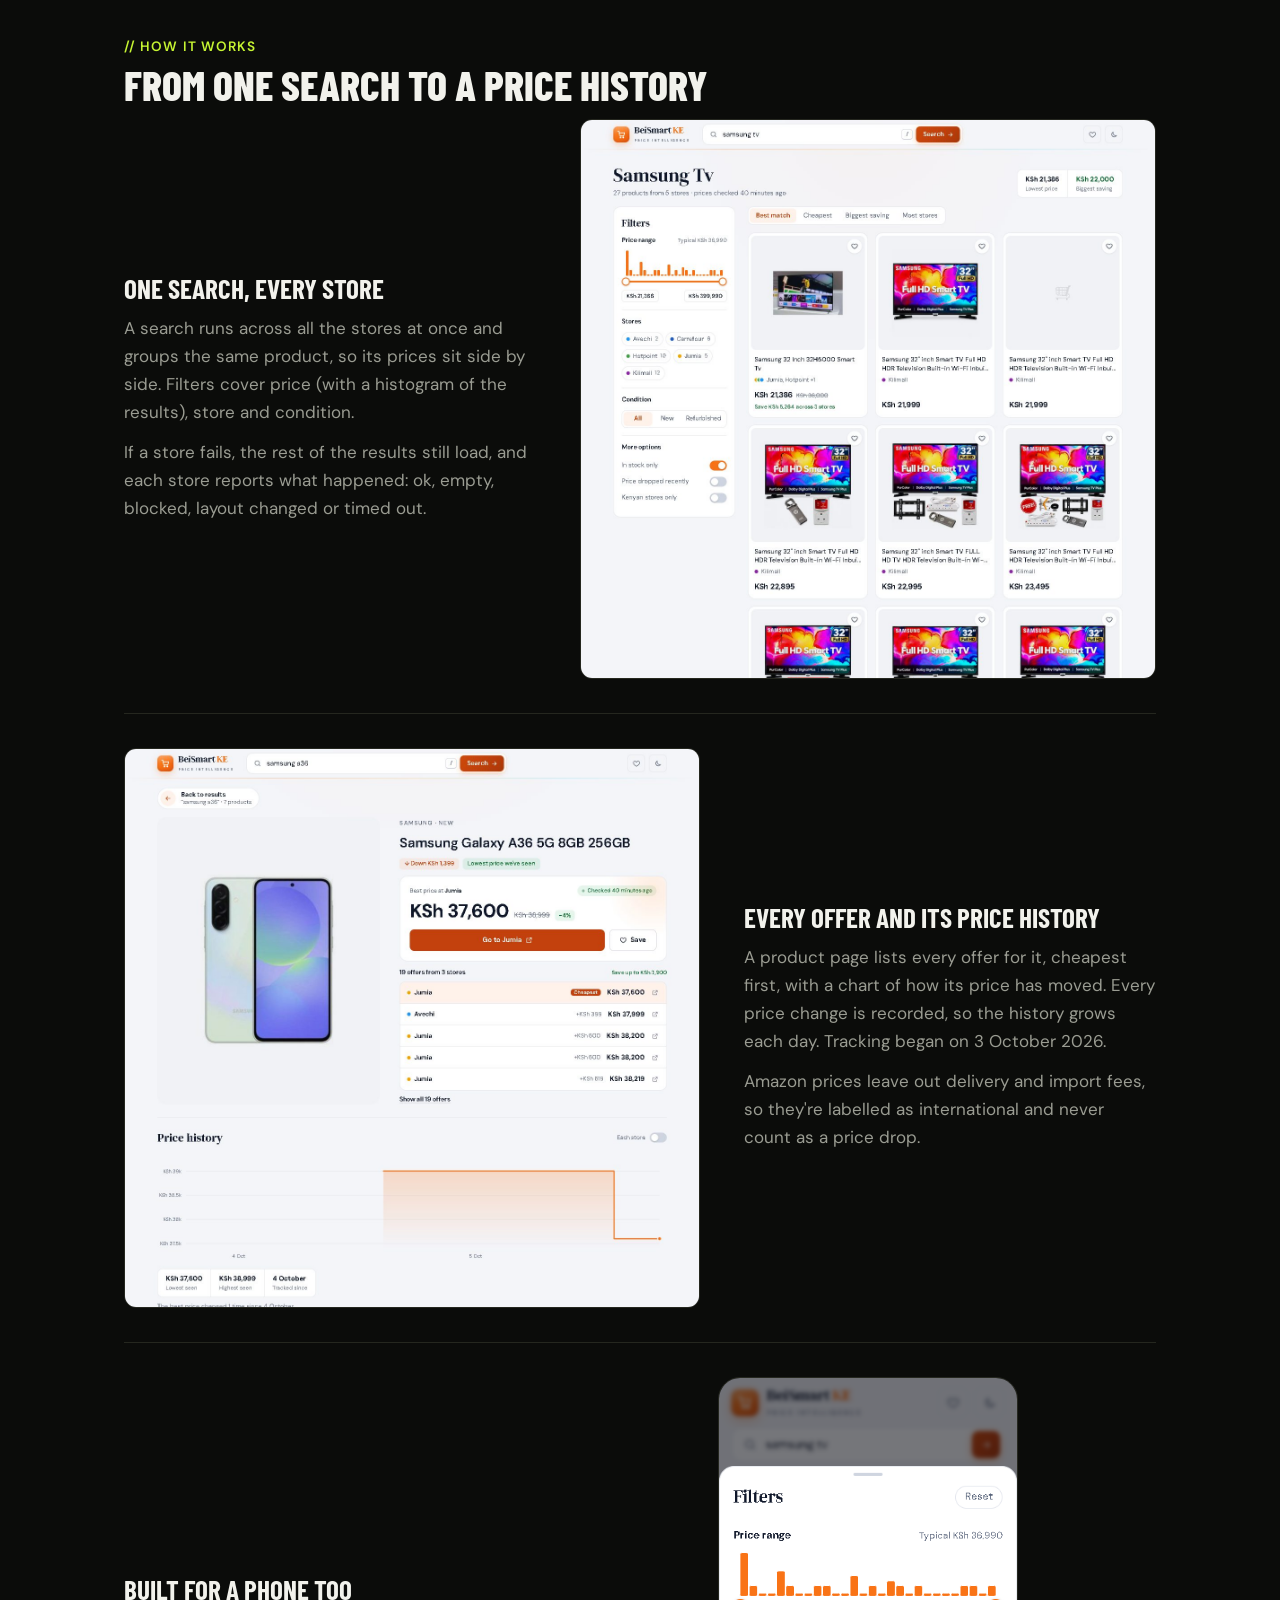
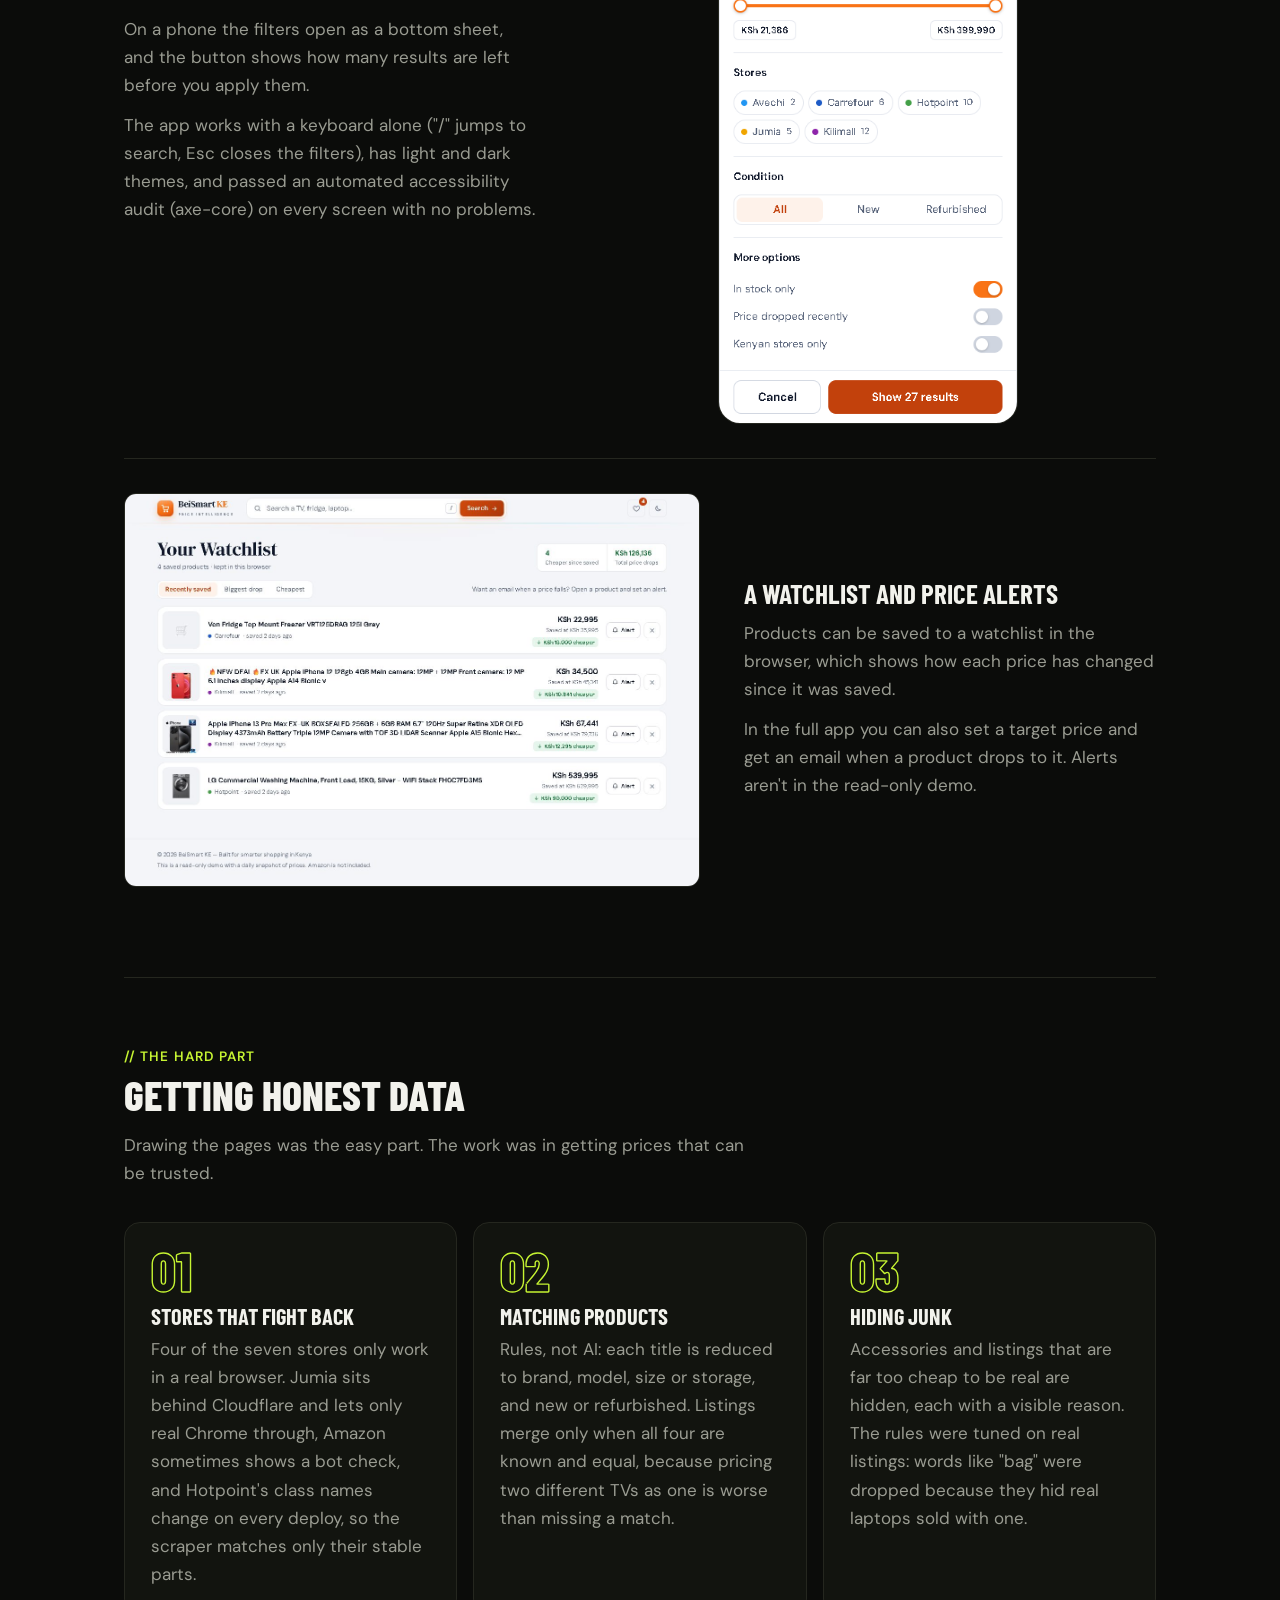
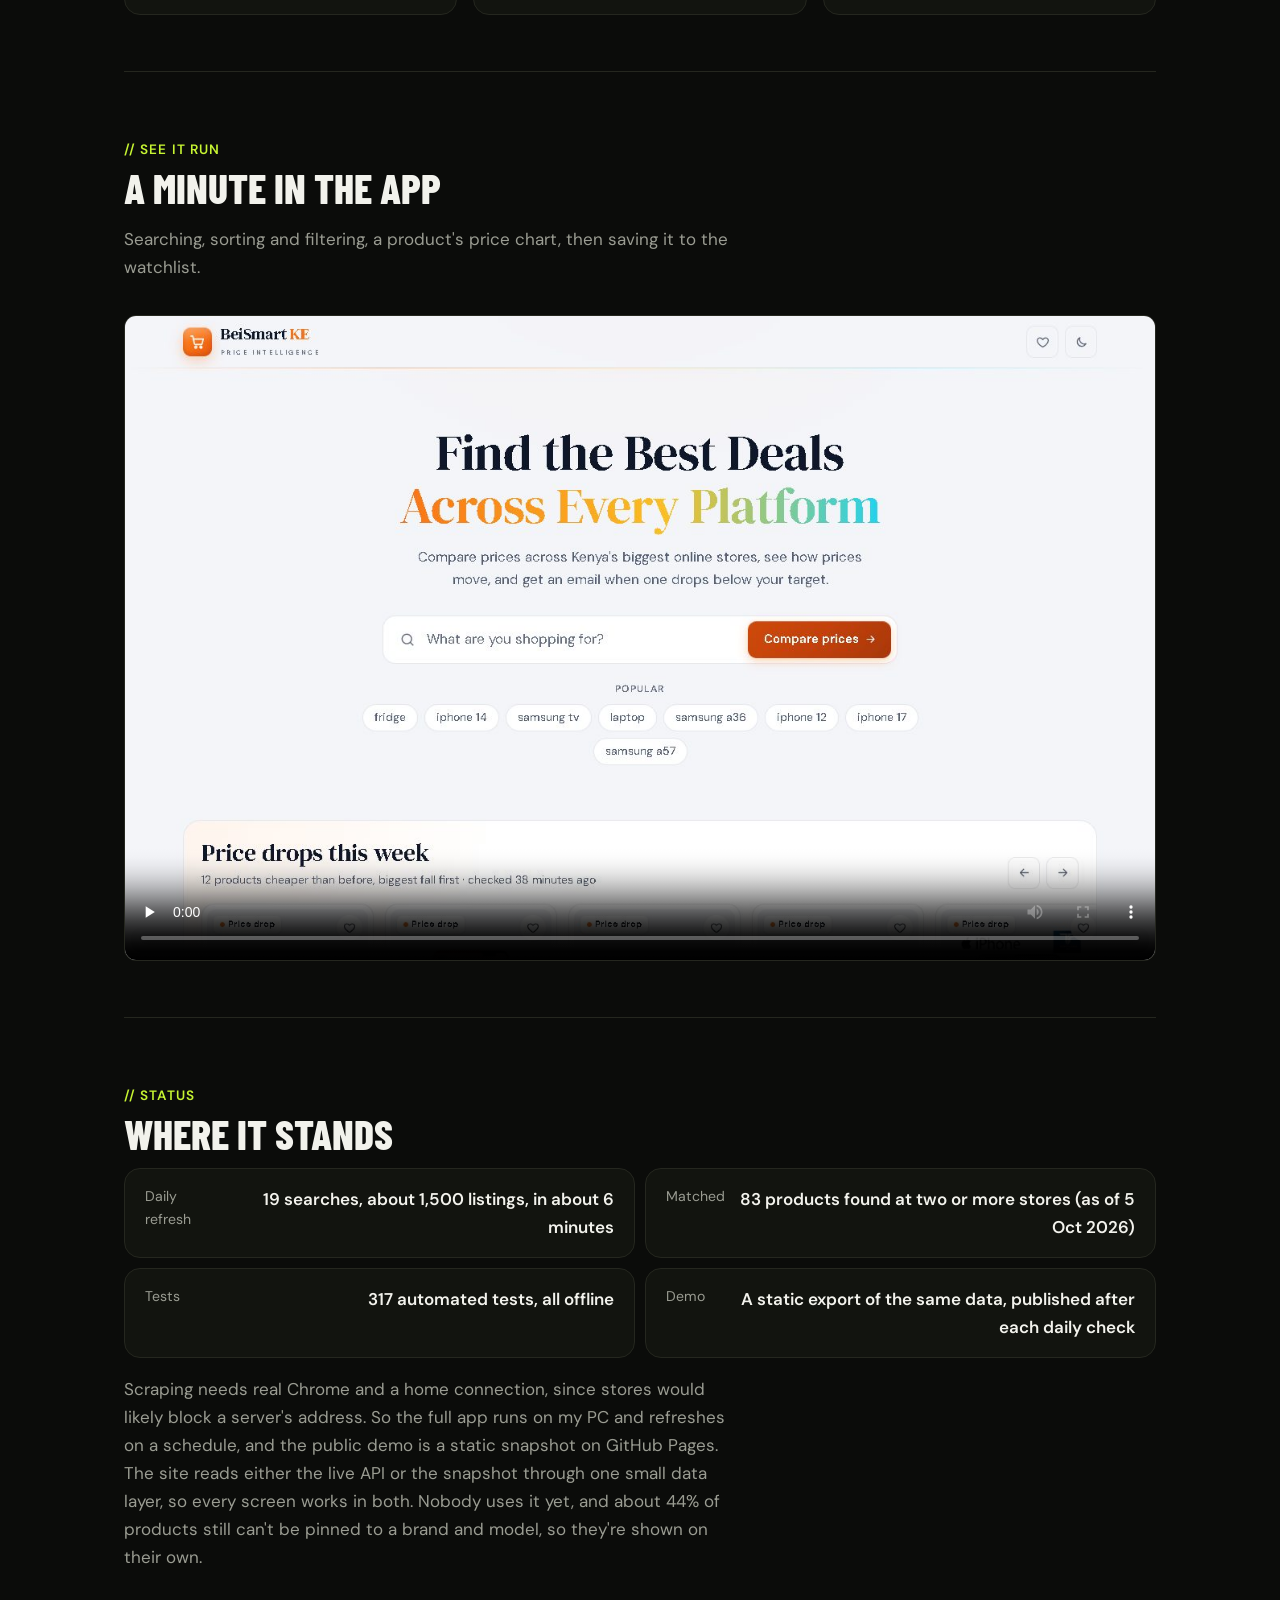
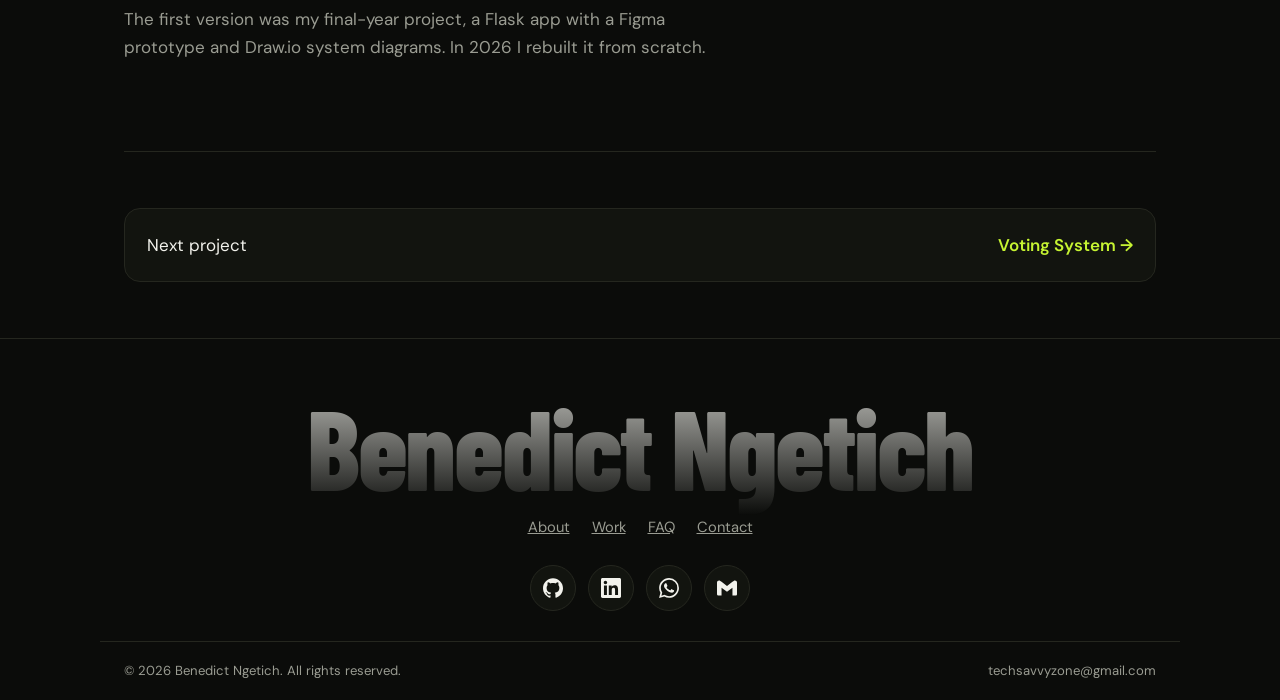
==== commit 1e7fd619: "Add link previews Co-Authored-By: Claude Opus 5.5 <noreply@anthropic.com>" ====
--- a/case-beismart.html
+++ b/case-beismart.html
@@ -8,6 +8,11 @@
 <meta property="og:type" content="website">
 <meta property="og:title" content="BeiSmart KE — Case Study | Benedict Ngetich">
 <meta property="og:description" content="A price comparison app for Kenyan online stores: one search checks seven stores, groups the same product across them, hides junk listings and keeps a price history.">
+<meta property="og:url" content="https://benvog.github.io/case-beismart.html">
+<meta property="og:image" content="https://benvog.github.io/assets/beismart-home.jpg">
+<meta property="og:image:width" content="1280">
+<meta property="og:image:height" content="800">
+<meta property="og:image:alt" content="BeiSmart KE home: a search box over this week's price drops">
 <link rel="icon" href="assets/favicon.svg" type="image/svg+xml">
 <title>BeiSmart KE — Case Study | Benedict Ngetich</title>
 <script>document.documentElement.className='js'</script>
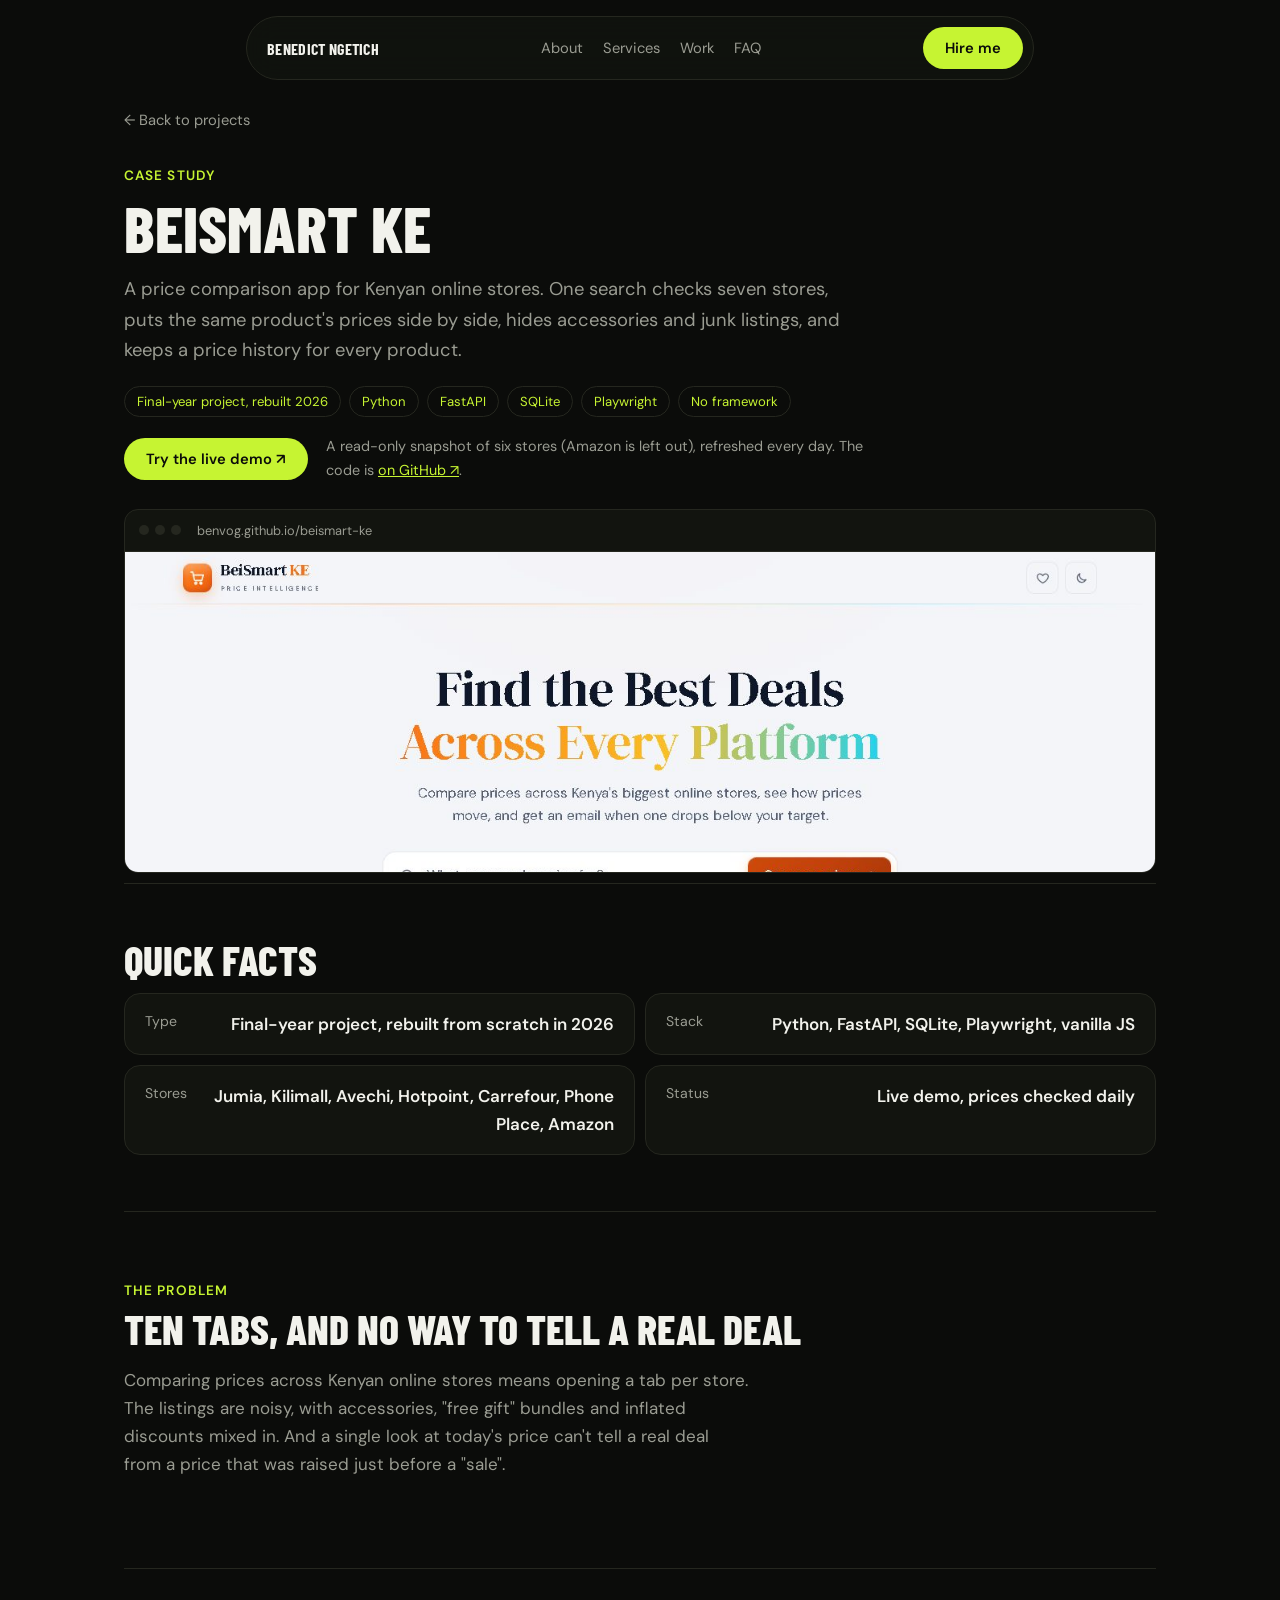
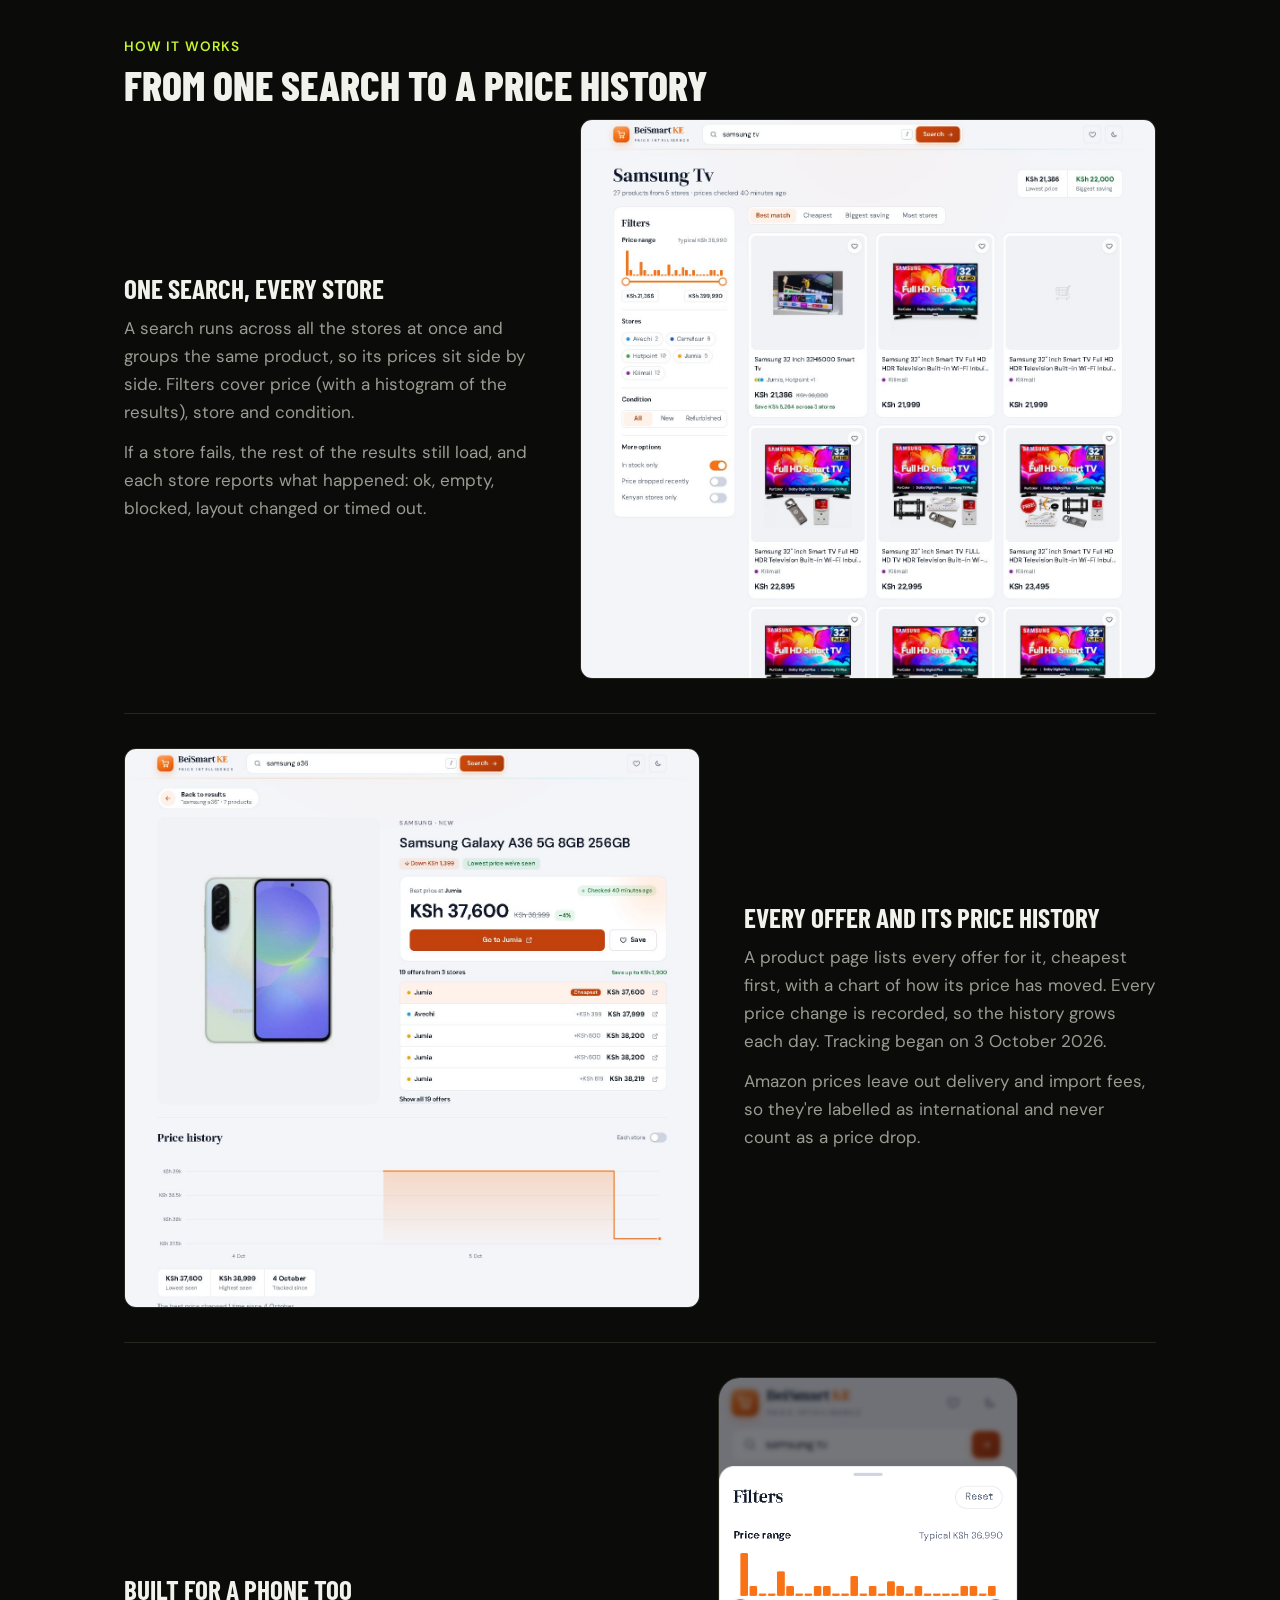
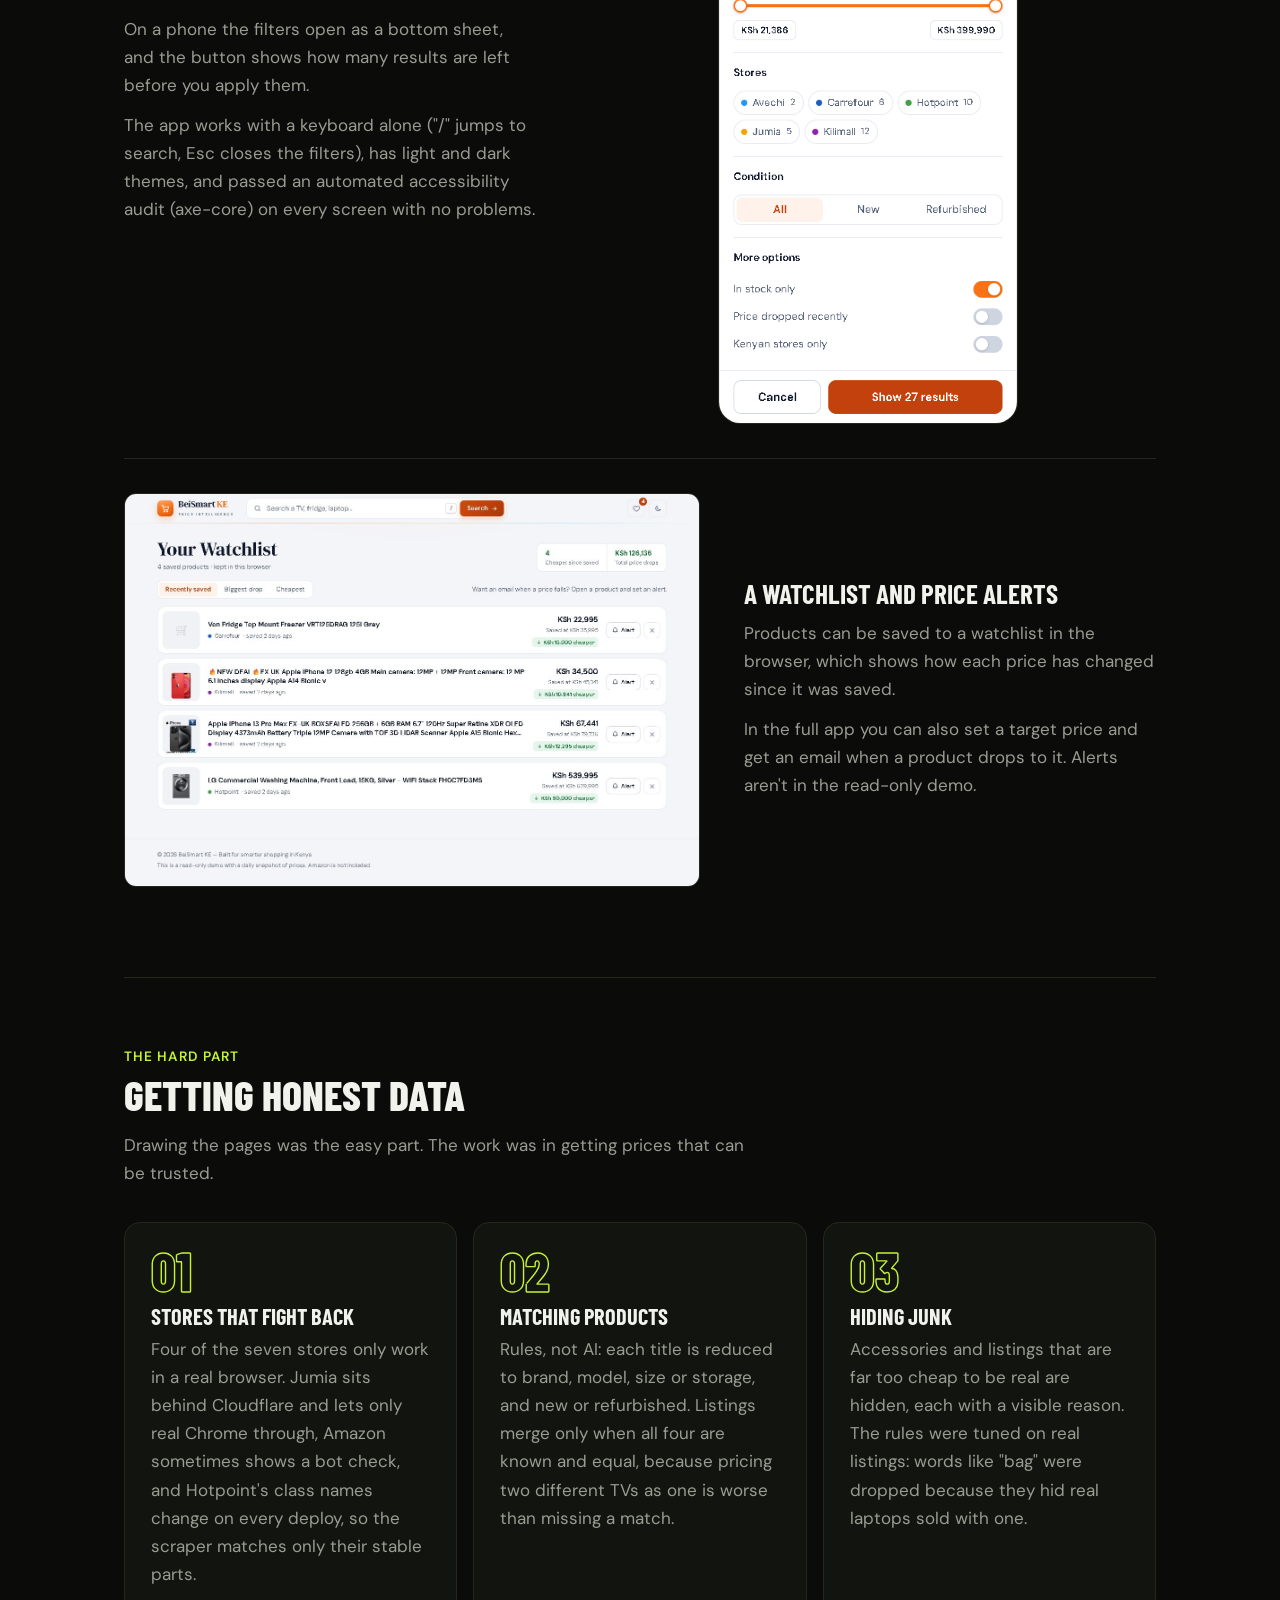
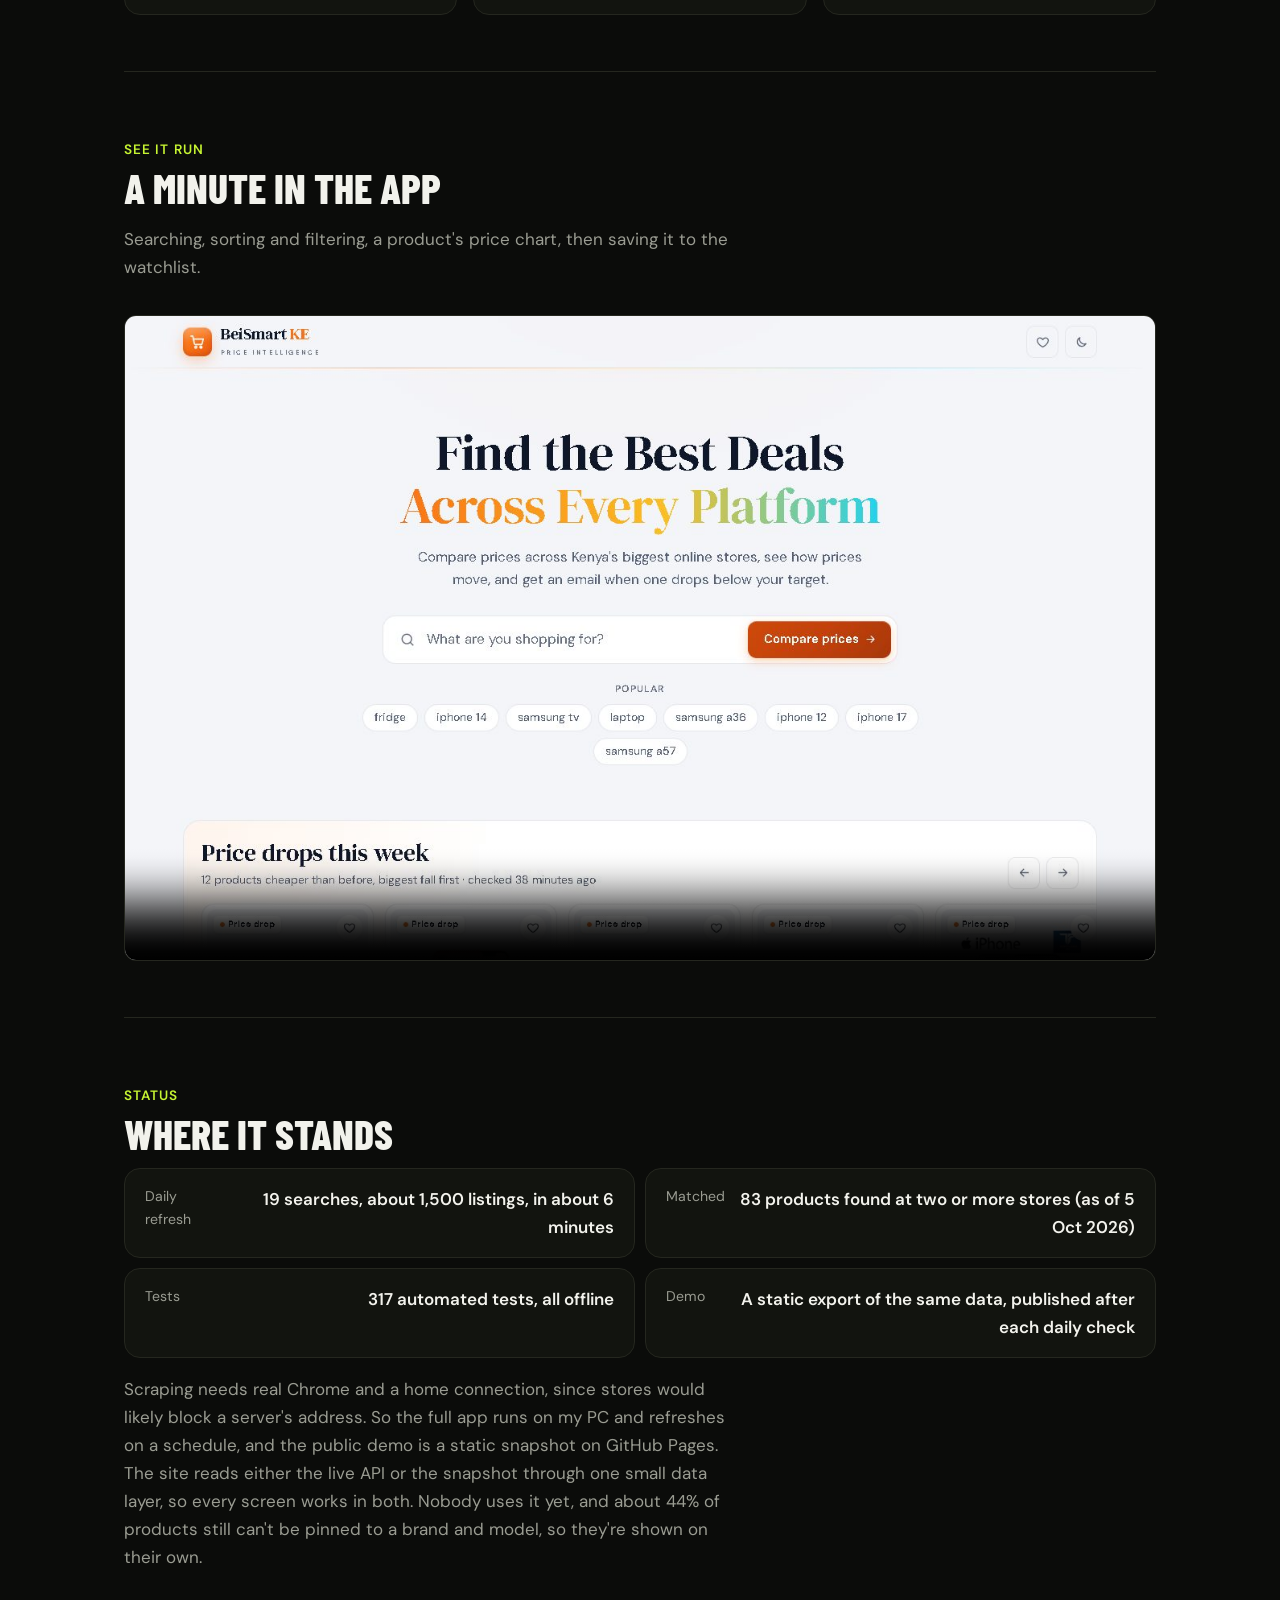
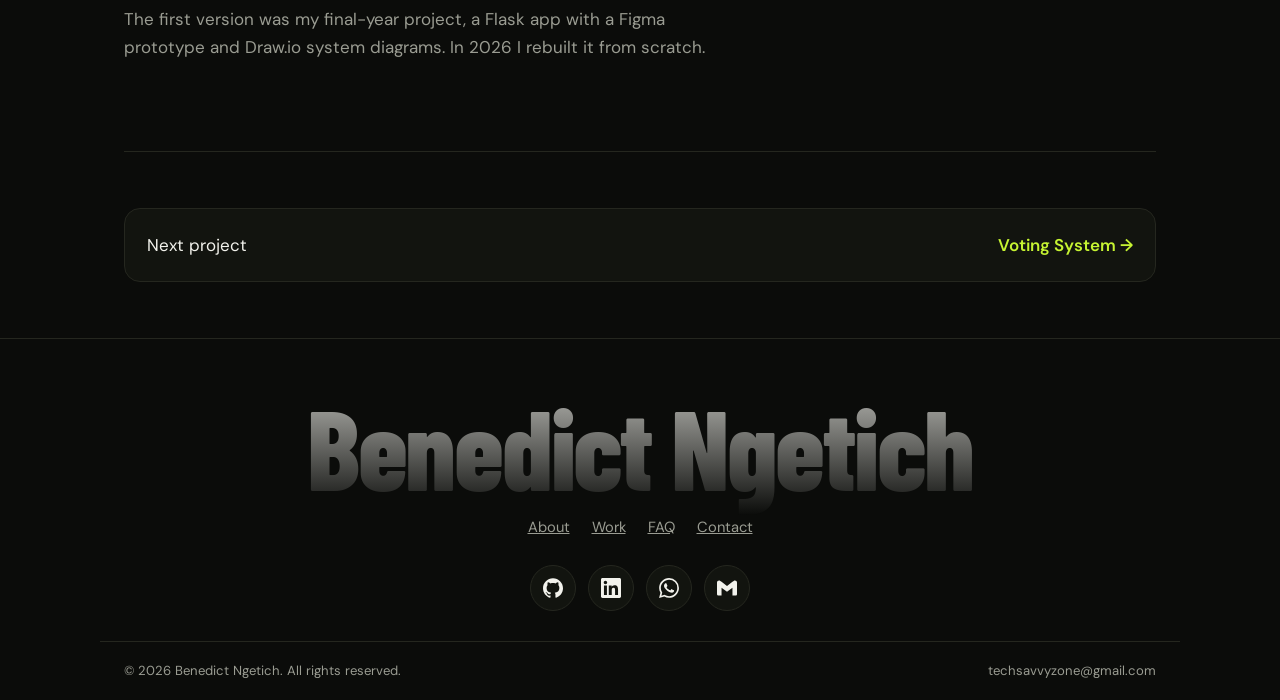
==== commit 7ef6bdea: "Design pass: calmer motion, cleaner layout, phone section links Co-Authored-By: Claude Opus 5.5 <nor" ====
--- a/case-beismart.html
+++ b/case-beismart.html
@@ -36,7 +36,7 @@
 <a class="backlink" href="index.html#work">&larr; Back to projects</a>
 
 <header class="case-hero">
-<p class="eyebrow">// Case study</p>
+<p class="eyebrow">Case study</p>
 <h1>BeiSmart KE</h1>
 <p class="tagline">A price comparison app for Kenyan online stores. One search checks seven stores, puts the same product's prices side by side, hides accessories and junk listings, and keeps a price history for every product.</p>
 <div class="case-tags"><span>Final-year project, rebuilt 2026</span><span>Python</span><span>FastAPI</span><span>SQLite</span><span>Playwright</span><span>No framework</span></div>
@@ -53,21 +53,21 @@
 <section>
 <h2>Quick facts</h2>
 <div class="quickfacts">
-<div class="card rv"><span>Type</span><span>Final-year project, rebuilt from scratch in 2026</span></div>
-<div class="card rv"><span>Stack</span><span>Python, FastAPI, SQLite, Playwright, vanilla JS</span></div>
-<div class="card rv"><span>Stores</span><span>Jumia, Kilimall, Avechi, Hotpoint, Carrefour, Phone Place, Amazon</span></div>
-<div class="card rv"><span>Status</span><span>Live demo, prices checked daily</span></div>
+<div class="card"><span>Type</span><span>Final-year project, rebuilt from scratch in 2026</span></div>
+<div class="card"><span>Stack</span><span>Python, FastAPI, SQLite, Playwright, vanilla JS</span></div>
+<div class="card"><span>Stores</span><span>Jumia, Kilimall, Avechi, Hotpoint, Carrefour, Phone Place, Amazon</span></div>
+<div class="card"><span>Status</span><span>Live demo, prices checked daily</span></div>
 </div>
 </section>
 
 <section>
-<p class="eyebrow">// The problem</p>
+<p class="eyebrow">The problem</p>
 <h2>Ten tabs, and no way to tell a real deal</h2>
 <p class="lede">Comparing prices across Kenyan online stores means opening a tab per store. The listings are noisy, with accessories, "free gift" bundles and inflated discounts mixed in. And a single look at today's price can't tell a real deal from a price that was raised just before a "sale".</p>
 </section>
 
 <section>
-<p class="eyebrow">// How it works</p>
+<p class="eyebrow">How it works</p>
 <h2>From one search to a price history</h2>
 
 <div class="feat rv">
@@ -108,38 +108,38 @@
 </section>
 
 <section>
-<p class="eyebrow">// The hard part</p>
+<p class="eyebrow">The hard part</p>
 <h2>Getting honest data</h2>
 <p class="lede">Drawing the pages was the easy part. The work was in getting prices that can be trusted.</p>
 <div class="steps">
-<div class="card step rv"><span class="num">01</span><h3>Stores that fight back</h3><p>Four of the seven stores only work in a real browser. Jumia sits behind Cloudflare and lets only real Chrome through, Amazon sometimes shows a bot check, and Hotpoint's class names change on every deploy, so the scraper matches only their stable parts.</p></div>
-<div class="card step rv"><span class="num">02</span><h3>Matching products</h3><p>Rules, not AI: each title is reduced to brand, model, size or storage, and new or refurbished. Listings merge only when all four are known and equal, because pricing two different TVs as one is worse than missing a match.</p></div>
-<div class="card step rv"><span class="num">03</span><h3>Hiding junk</h3><p>Accessories and listings that are far too cheap to be real are hidden, each with a visible reason. The rules were tuned on real listings: words like "bag" were dropped because they hid real laptops sold with one.</p></div>
+<div class="card step"><span class="num">01</span><h3>Stores that fight back</h3><p>Four of the seven stores only work in a real browser. Jumia sits behind Cloudflare and lets only real Chrome through, Amazon sometimes shows a bot check, and Hotpoint's class names change on every deploy, so the scraper matches only their stable parts.</p></div>
+<div class="card step"><span class="num">02</span><h3>Matching products</h3><p>Rules, not AI: each title is reduced to brand, model, size or storage, and new or refurbished. Listings merge only when all four are known and equal, because pricing two different TVs as one is worse than missing a match.</p></div>
+<div class="card step"><span class="num">03</span><h3>Hiding junk</h3><p>Accessories and listings that are far too cheap to be real are hidden, each with a visible reason. The rules were tuned on real listings: words like "bag" were dropped because they hid real laptops sold with one.</p></div>
 </div>
 </section>
 
 <section>
-<p class="eyebrow">// See it run</p>
+<p class="eyebrow">See it run</p>
 <h2>A minute in the app</h2>
 <p class="lede">Searching, sorting and filtering, a product's price chart, then saving it to the watchlist.</p>
 <figure class="shot rv"><video src="assets/beismart-demo.webm" poster="assets/beismart-home.jpg" width="1280" height="800" controls preload="none" playsinline aria-label="Screen recording of BeiSmart KE: a search for Samsung, filters, a product's price chart and the watchlist"></video></figure>
 </section>
 
 <section>
-<p class="eyebrow">// Status</p>
+<p class="eyebrow">Status</p>
 <h2>Where it stands</h2>
 <div class="quickfacts">
-<div class="card rv"><span>Daily refresh</span><span>19 searches, about 1,500 listings, in about 6 minutes</span></div>
-<div class="card rv"><span>Matched</span><span>83 products found at two or more stores (as of 5 Oct 2026)</span></div>
-<div class="card rv"><span>Tests</span><span>317 automated tests, all offline</span></div>
-<div class="card rv"><span>Demo</span><span>A static export of the same data, published after each daily check</span></div>
+<div class="card"><span>Daily refresh</span><span>19 searches, about 1,500 listings, in about 6 minutes</span></div>
+<div class="card"><span>Matched</span><span>83 products found at two or more stores (as of 5 Oct 2026)</span></div>
+<div class="card"><span>Tests</span><span>317 automated tests, all offline</span></div>
+<div class="card"><span>Demo</span><span>A static export of the same data, published after each daily check</span></div>
 </div>
 <p class="lede">Scraping needs real Chrome and a home connection, since stores would likely block a server's address. So the full app runs on my PC and refreshes on a schedule, and the public demo is a static snapshot on GitHub Pages. The site reads either the live API or the snapshot through one small data layer, so every screen works in both. Nobody uses it yet, and about 44% of products still can't be pinned to a brand and model, so they're shown on their own.</p>
 <p class="lede">The first version was my final-year project, a Flask app with a Figma prototype and Draw.io system diagrams. In 2026 I rebuilt it from scratch.</p>
 </section>
 
 <section>
-<div class="nextproj card rv">
+<div class="nextproj card">
 <span>Next project</span>
 <a href="case-voting.html">Voting System →</a>
 </div>
--- a/styles.css
+++ b/styles.css
@@ -4,7 +4,7 @@
 html{scroll-behavior:smooth}
 body{margin:0;background:var(--bg);color:var(--ink);font:400 17px/1.65 "DM Sans",system-ui,sans-serif}
 a{color:inherit}
-a:focus-visible,button:focus-visible,input:focus-visible,textarea:focus-visible{outline:3px solid var(--lime);outline-offset:3px}
+a:focus-visible,button:focus-visible,summary:focus-visible,input:focus-visible,textarea:focus-visible{outline:3px solid var(--lime);outline-offset:3px}
 h1,h2,h3{font-family:"Barlow Condensed","DM Sans",sans-serif;text-transform:uppercase;margin:0;line-height:.95}
 img{max-width:100%;display:block}
 .wrap{max-width:1080px;margin:0 auto;padding:0 24px}
@@ -13,16 +13,16 @@
 
 /* floating nav */
 .nav{position:sticky;top:16px;z-index:30;margin:16px auto 0;max-width:820px;padding:0 16px}
-.pillnav{display:flex;align-items:center;justify-content:space-between;gap:14px;background:rgba(18,20,15,.75);-webkit-backdrop-filter:blur(14px);backdrop-filter:blur(14px);border:1px solid var(--line);border-radius:99px;padding:10px 10px 10px 20px}
+.pillnav{display:flex;align-items:center;justify-content:space-between;gap:14px;flex-wrap:wrap;row-gap:8px;background:rgba(18,20,15,.75);-webkit-backdrop-filter:blur(14px);backdrop-filter:blur(14px);border:1px solid var(--line);border-radius:24px;padding:10px 10px 10px 20px}
 .pillnav .brand{font:700 1rem "Barlow Condensed",sans-serif;text-transform:uppercase;letter-spacing:.02em}
-.pillnav nav{display:none;gap:20px;font-size:.92rem}
-.pillnav nav a{text-decoration:none;color:var(--muted)}
+.pillnav nav{display:flex;order:3;width:100%;justify-content:space-between;gap:20px;padding:2px 10px 0 0;border-top:1px solid var(--line);font-size:.92rem}
+.pillnav nav a{text-decoration:none;color:var(--muted);padding:8px 0}
 .pillnav nav a:hover{color:var(--ink)}
 .btn{display:inline-block;background:var(--lime);color:#0b0c0a;font-weight:600;padding:11px 22px;border-radius:99px;text-decoration:none;border:0;font:600 .92rem "DM Sans",sans-serif;cursor:pointer;white-space:nowrap;transition:transform 160ms ease-out}
 @media (hover:hover) and (pointer:fine){.btn:hover{transform:translateY(-2px)}}
 .btn:active{transform:scale(.97)}
 .btn.ghost{background:transparent;color:var(--ink);border:1px solid var(--line)}
-@media (min-width:700px){.pillnav nav{display:flex}}
+@media (min-width:700px){.pillnav{flex-wrap:nowrap;border-radius:99px}.pillnav nav{order:0;width:auto;justify-content:flex-start;padding:0;border-top:0}.pillnav nav a{padding:0}}
 
 /* hero */
 .hero{padding:64px 0 40px;display:grid;gap:34px}
@@ -35,26 +35,20 @@
 .photo{position:relative;justify-self:center;width:min(320px,80%)}
 .photo .frame-ph{aspect-ratio:4/5;border-radius:20px;background:linear-gradient(160deg,#1a1d13,#0e0f0b);border:1px solid var(--line);display:flex;align-items:center;justify-content:center;color:var(--muted);font-size:.85rem;text-align:center;padding:20px}
 .photo img{border-radius:20px;aspect-ratio:4/5;object-fit:cover}
-.chip{position:absolute;background:var(--panel);border:1px solid var(--line);border-radius:12px;padding:12px 16px;font-size:.85rem;box-shadow:0 12px 30px rgba(0,0,0,.4)}
-.chip b{display:block;font:800 1.5rem "Barlow Condensed",sans-serif;color:var(--lime)}
-.chip.c1{top:-6%;left:-12%}
-.chip.c2{bottom:6%;right:-14%}
 .status{display:inline-flex;align-items:center;gap:8px;font-size:.82rem;color:#a8e06a;border:1px solid #2a3a1a;background:rgba(198,244,50,.08);padding:5px 12px;border-radius:99px;margin-bottom:18px}
-.status i{width:8px;height:8px;border-radius:50%;background:var(--lime);animation:pulse 1.8s infinite}
-@keyframes pulse{0%{box-shadow:0 0 0 0 rgba(198,244,50,.5)}100%{box-shadow:0 0 0 9px rgba(198,244,50,0)}}
-
-section{padding:56px 0;border-top:1px solid var(--line)}
+.status i{position:relative;width:8px;height:8px;border-radius:50%;background:var(--lime)}
+.status i::after{content:"";position:absolute;inset:0;border-radius:50%;background:var(--lime);animation:pulse 1.8s ease infinite}
+@keyframes pulse{from{transform:scale(1);opacity:.5}to{transform:scale(3.25);opacity:0}}
+
+section{padding:56px 0;border-top:1px solid var(--line);scroll-margin-top:76px}
 .eyebrow{color:var(--lime);font:600 .85rem "DM Sans",sans-serif;text-transform:uppercase;letter-spacing:.08em;margin-bottom:10px}
 h2{font-size:2.6rem;font-weight:800;margin-bottom:14px}
 .lede{color:var(--muted);max-width:52ch;margin-bottom:34px}
 .lede a{color:var(--lime)}
 
 /* about bento */
-.bento{display:grid;gap:16px;grid-template-columns:1fr}
 .card{background:var(--panel);border:1px solid var(--line);border-radius:16px;padding:22px}
-.bento .ph-photo{aspect-ratio:1/1;border-radius:12px;background:linear-gradient(160deg,#1a1d13,#0e0f0b);display:flex;align-items:center;justify-content:center;color:var(--muted);font-size:.82rem;text-align:center;margin-bottom:14px;object-fit:cover;width:100%}
-.bento h3{font-size:1.3rem;font-weight:700;margin-bottom:8px}
-.bento p{margin:0;color:var(--muted)}.bento p+p{margin-top:14px}.bento .status{margin:0}
+.bento p{margin:0;color:var(--muted);max-width:65ch}.bento p+p{margin-top:14px}.bento .status{margin:0 0 16px}
 #about>.card{margin-top:16px}
 .bgrow{display:flex;justify-content:space-between;gap:12px;padding:10px 0}
 .bgrow+.bgrow{border-top:1px solid var(--line)}
@@ -91,23 +85,24 @@
 .tlstep p{margin:0;color:var(--muted)}
 
 /* projects */
-.proj{margin-bottom:40px}
-.pnum{font:800 4.4rem/0.8 "Barlow Condensed",sans-serif;color:transparent;-webkit-text-stroke:1.5px var(--lime);display:block;margin-bottom:14px}
+.proj{padding:44px 0;border-top:1px solid var(--line)}
+.proj:first-of-type{padding-top:0;border-top:0}
+.proj:last-of-type{padding-bottom:0}
+#work>h2{margin-bottom:34px}
 .frame{background:var(--panel);border:1px solid var(--line);border-radius:12px;overflow:hidden}
 .bar{display:flex;align-items:center;gap:6px;padding:10px 14px;border-bottom:1px solid var(--line);font-size:.8rem;color:var(--muted)}
 .bar i{width:10px;height:10px;border-radius:50%;background:var(--line)}
 .bar span{margin-left:10px}
 .view{height:var(--h);overflow:hidden;background:#090a08}
-.inner{min-height:560px;transition:transform 5s ease-in-out}
+.inner{min-height:560px;transition:transform .5s cubic-bezier(.23,1,.32,1)}
 .inner img{width:100%;height:auto;min-height:var(--h);object-fit:cover;object-position:top left}
 .inner:has(>img){min-height:0}
-@media (hover:hover) and (pointer:fine){.frame:hover .inner{transform:translateY(calc(var(--h) * -1 + 100px))}}
-.frame:focus-within .inner{transform:translateY(calc(var(--h) * -1 + 100px))}
+@media (hover:hover) and (pointer:fine){.frame:hover .inner{transform:translateY(calc(-100% + var(--h)));transition:transform 5s ease-in-out}}
 .ph{padding:20px;display:grid;gap:14px}
 .ph b{display:block;height:34px;border-radius:5px;background:var(--line)}
 .ph b:nth-child(3n){height:90px;background:#1a1d14}
 .ph b:nth-child(4n){width:60%}
-.proj h3{font-size:2.1rem;font-weight:700;margin:20px 0 8px}
+.proj h3{font-size:2.1rem;font-weight:700;margin:26px 0 10px}
 .proj p{color:var(--muted);max-width:56ch;margin:0}
 .meta{font-size:.92rem;color:var(--muted)}
 .meta b{color:var(--lime);font-weight:500}
@@ -124,17 +119,12 @@
 /* testimonials placeholder */
 .tplaceholder{background:var(--panel);border:1px dashed var(--line);border-radius:16px;padding:34px;text-align:center;color:var(--muted)}
 
-/* CTA banner */
-.cta-banner{background:var(--panel);border:1px solid var(--line);border-radius:20px;padding:40px 30px;display:grid;gap:22px;position:relative;overflow:hidden}
-.cta-banner::before{content:"";position:absolute;inset:0;background:radial-gradient(420px circle at 90% 10%,rgba(198,244,50,.12),transparent 60%);pointer-events:none}
-.cta-banner h2{font-size:2rem}
-.cta-banner p{color:var(--muted);margin:0}
-
 /* contact */
 form{display:grid;gap:22px;max-width:520px}
 label{font-size:.9rem;color:var(--muted);display:block}
 input,textarea{width:100%;background:transparent;border:0;border-bottom:1px solid var(--muted);padding:10px 0;color:var(--ink);font:inherit;border-radius:0}
 input:focus,textarea:focus{border-color:var(--lime);outline:0}
+input:focus-visible,textarea:focus-visible{outline:0;box-shadow:0 2px 0 var(--lime);background:rgba(198,244,50,.06)}
 textarea{min-height:110px;resize:vertical}
 form .btn{justify-self:start}
 form .btn[disabled]{opacity:.6;cursor:progress}
@@ -143,6 +133,7 @@
 .form-done{max-width:520px;padding:28px;border:1px solid var(--line);border-radius:16px;background:var(--panel);animation:rise .5s cubic-bezier(.23,1,.32,1)}
 .form-done h3{font-size:1.8rem;font-weight:700;margin-bottom:8px;outline:0}
 .form-done p{color:var(--muted);margin:0 0 20px}
+.signoff{margin:56px 0 0;font:700 1.6rem/1.1 "Barlow Condensed",sans-serif;text-transform:uppercase;text-wrap:balance}
 @keyframes rise{from{opacity:0;transform:translateY(12px)}}
 
 /* footer */
@@ -160,10 +151,10 @@
 .footer-bottom a:hover{color:var(--lime)}
 .footer-bottom{display:flex;justify-content:space-between;flex-wrap:wrap;gap:10px;border-top:1px solid var(--line);padding:18px 24px;font-size:.82rem;color:var(--muted)}
 
-.js .rv{opacity:0;transform:translateY(22px);transition:opacity .7s cubic-bezier(.23,1,.32,1),transform .7s cubic-bezier(.23,1,.32,1)}
+.js .rv{opacity:0;transform:translateY(12px);transition:opacity .4s cubic-bezier(.23,1,.32,1),transform .4s cubic-bezier(.23,1,.32,1)}
 .js .rv.in{opacity:1;transform:none}
 
-.proj .meta{display:flex;align-items:center;justify-content:space-between;gap:12px;flex-wrap:wrap}
+.proj .meta{display:flex;flex-direction:column;align-items:flex-start;gap:12px;margin-top:14px}
 .caselink{color:var(--lime);text-decoration:none;font-weight:600;font-size:.95rem;white-space:nowrap}
 .caselink:hover{text-decoration:underline}
 .meta .links{display:flex;flex-wrap:wrap;gap:6px 20px}
@@ -203,11 +194,10 @@
 .nextproj{display:flex;align-items:center;justify-content:space-between;gap:16px;flex-wrap:wrap}
 .nextproj a{color:var(--lime);text-decoration:none;font-weight:600}
 .nextproj a:hover{text-decoration:underline}
-@media (min-width:700px){.quickfacts{grid-template-columns:repeat(2,1fr)}.statgrid{grid-template-columns:repeat(4,1fr)}}
+@media (min-width:700px){section{scroll-margin-top:24px}.quickfacts{grid-template-columns:repeat(2,1fr)}.statgrid{grid-template-columns:repeat(4,1fr)}}
 
 @media (min-width:760px){
 .hero{grid-template-columns:1.1fr .9fr;align-items:center}
-.bento{grid-template-columns:1fr 1.3fr}
 .steps{grid-template-columns:repeat(3,1fr)}
 .svcrow{grid-template-columns:1fr 1fr;align-items:start;gap:24px}
 .svcbody{padding-top:2px}
@@ -215,12 +205,9 @@
 .tlstep{padding:34px 0 0}
 .tlstep::before{top:0}
 .tlstep:not(:last-child)::after{left:20px;right:-26px;top:5px;bottom:auto;width:auto;height:1px}
-.proj{display:grid;grid-template-columns:90px 1fr;gap:6px 22px}
-.proj>.pnum{grid-row:span 4}
-.cta-banner{grid-template-columns:1fr auto;align-items:center}
 .nextsteps{grid-template-columns:repeat(2,1fr)}
 .feat{grid-template-columns:1fr 1.4fr;gap:44px}
 .feat:nth-of-type(even) .shot{order:-1}
 .feat:nth-of-type(even){grid-template-columns:1.4fr 1fr}
 }
-@media (prefers-reduced-motion:reduce){html{scroll-behavior:auto}*{animation:none!important}.js .rv{transform:none;transition:opacity .7s ease}.btn:hover,.btn:active,.socials a:hover,.socials a:active,.frame:hover .inner,.frame:focus-within .inner{transform:none}}
+@media (prefers-reduced-motion:reduce){html{scroll-behavior:auto}*,*::before,*::after{animation:none!important}.js .rv{transform:none;transition:opacity .4s ease}.btn:hover,.btn:active,.socials a:hover,.socials a:active,.frame:hover .inner{transform:none}}
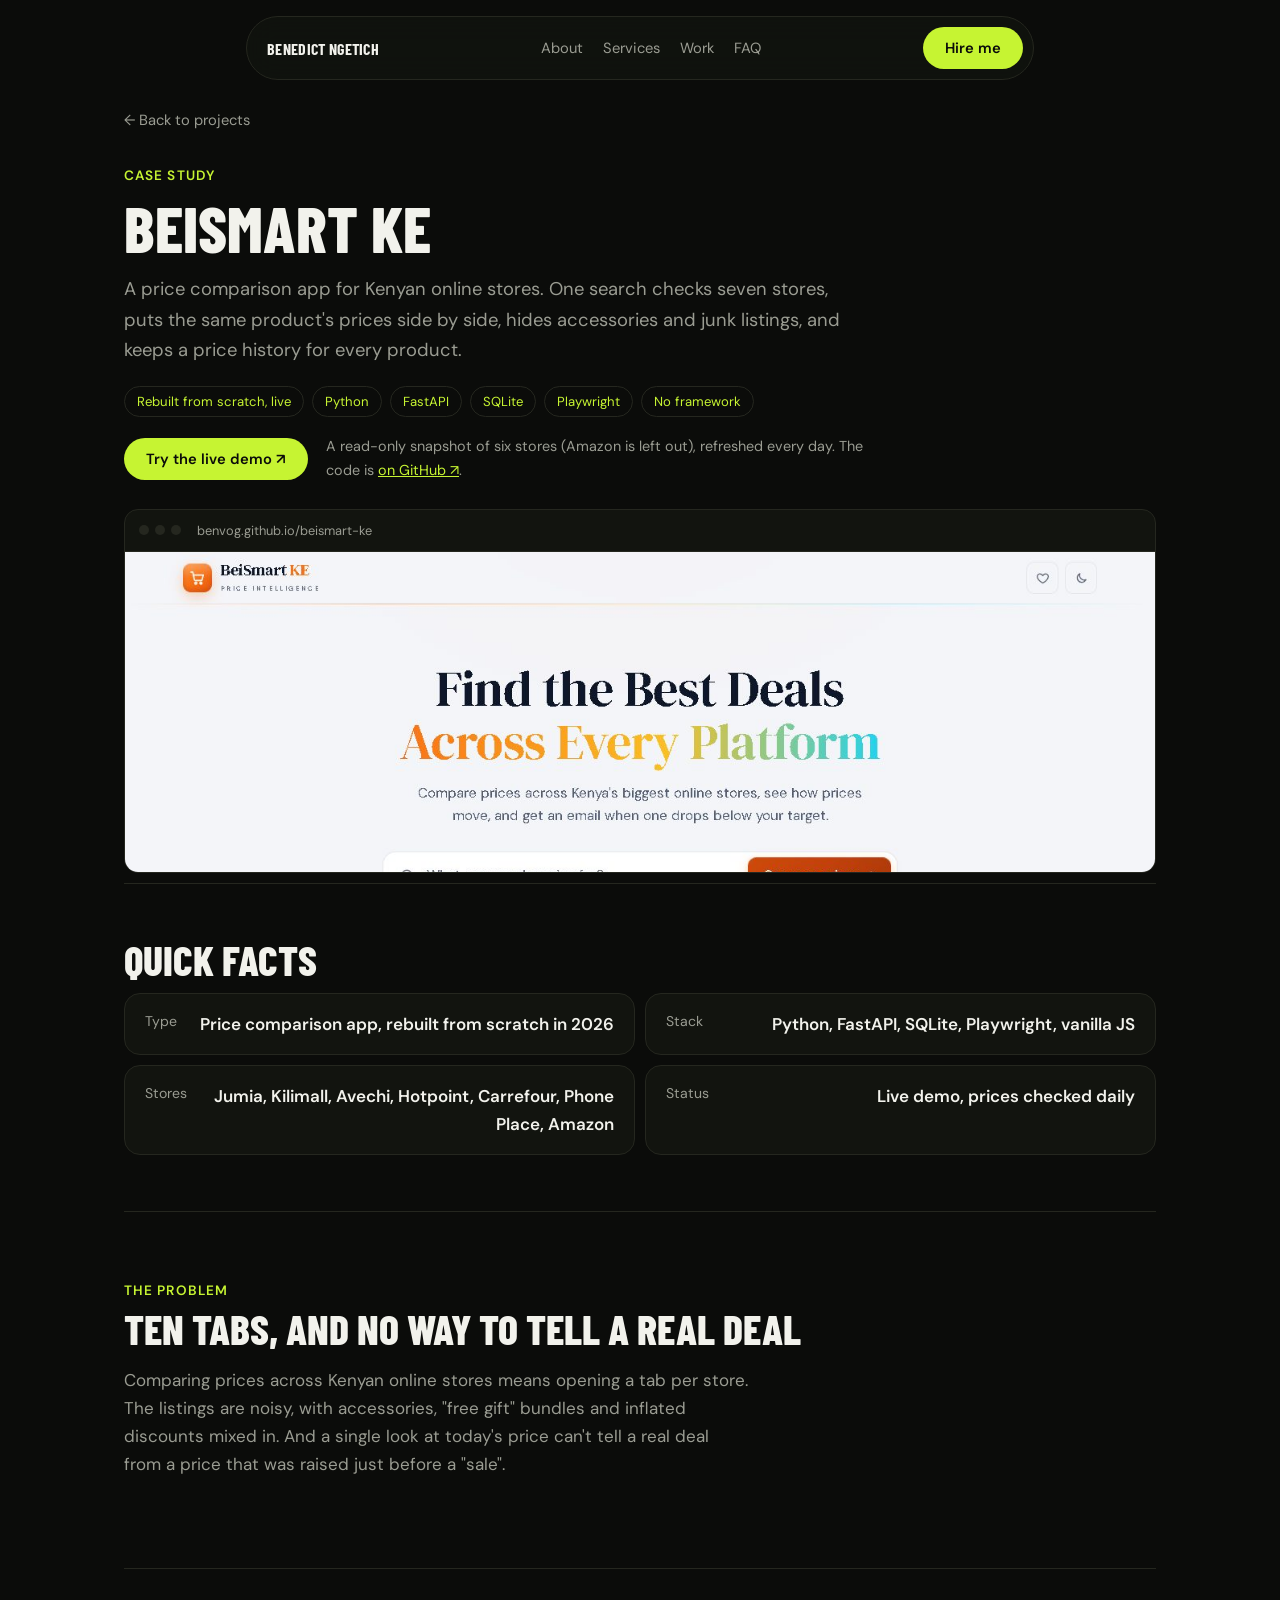
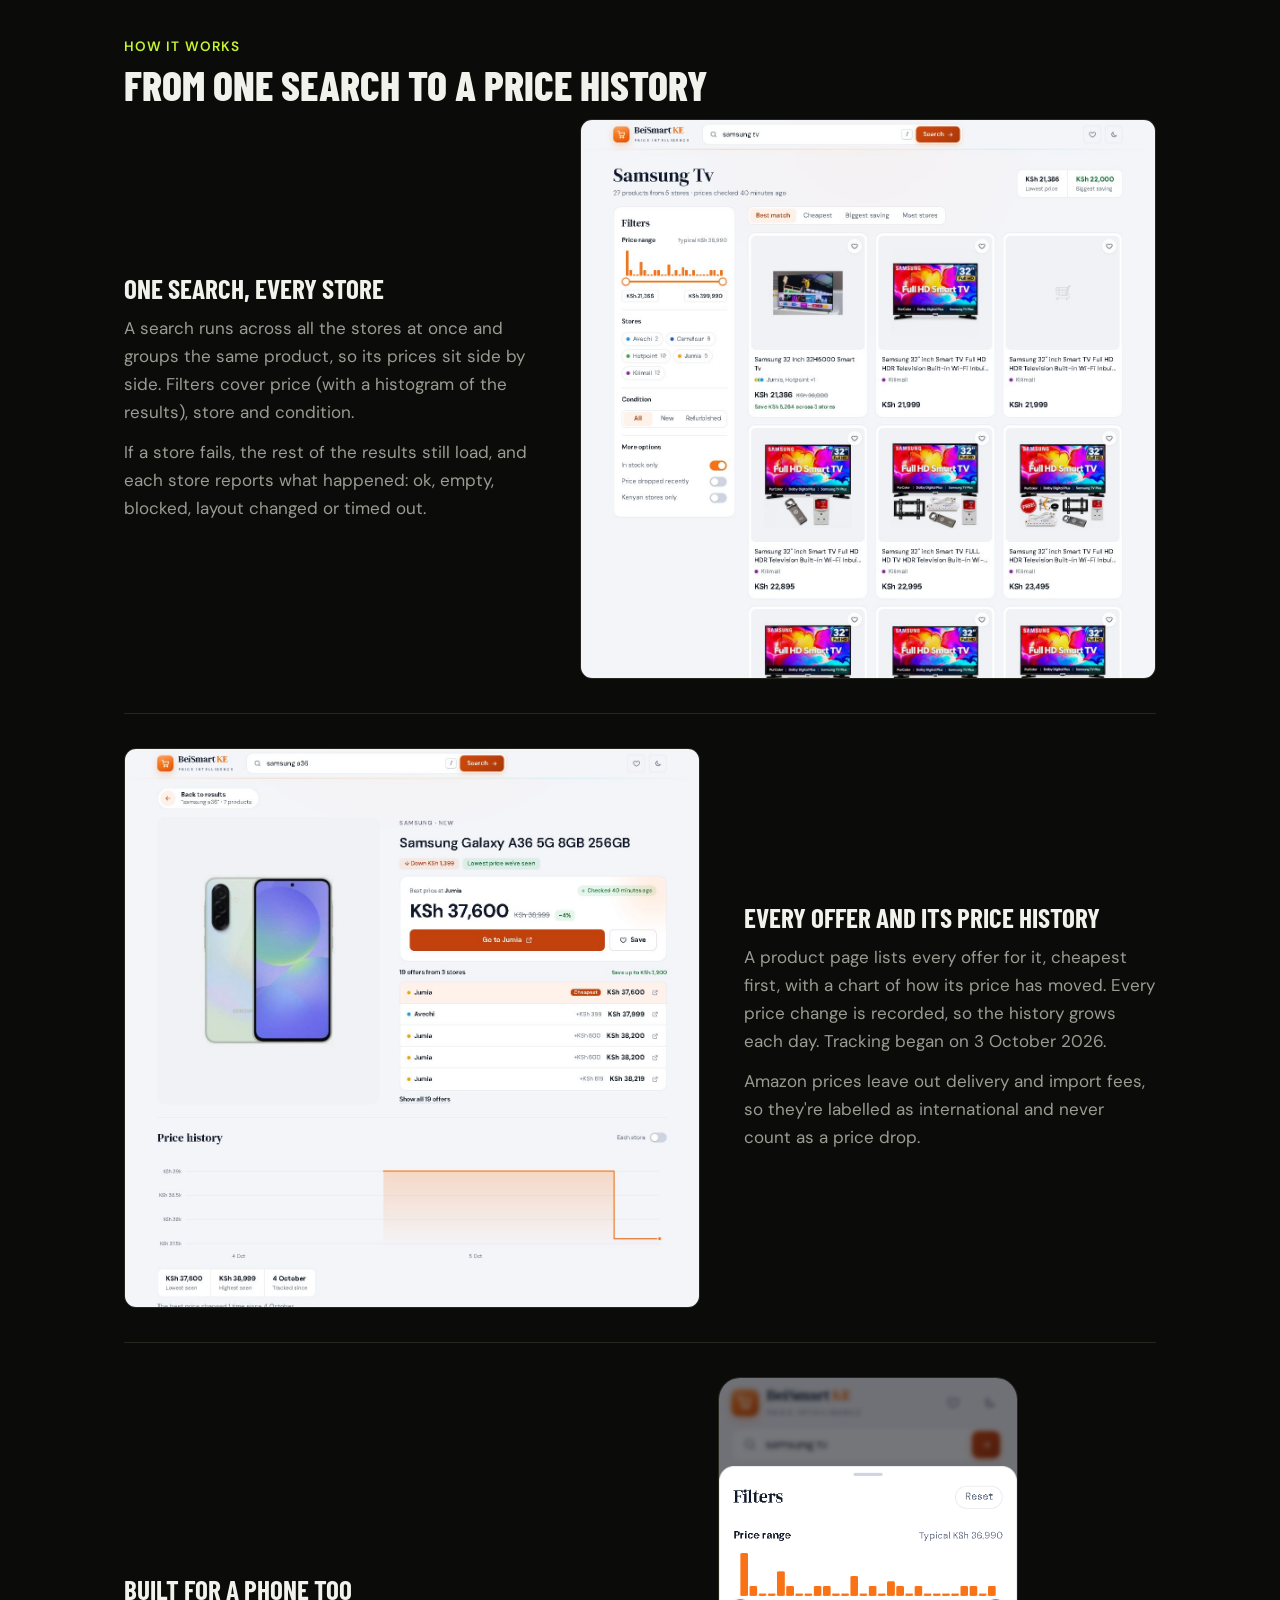
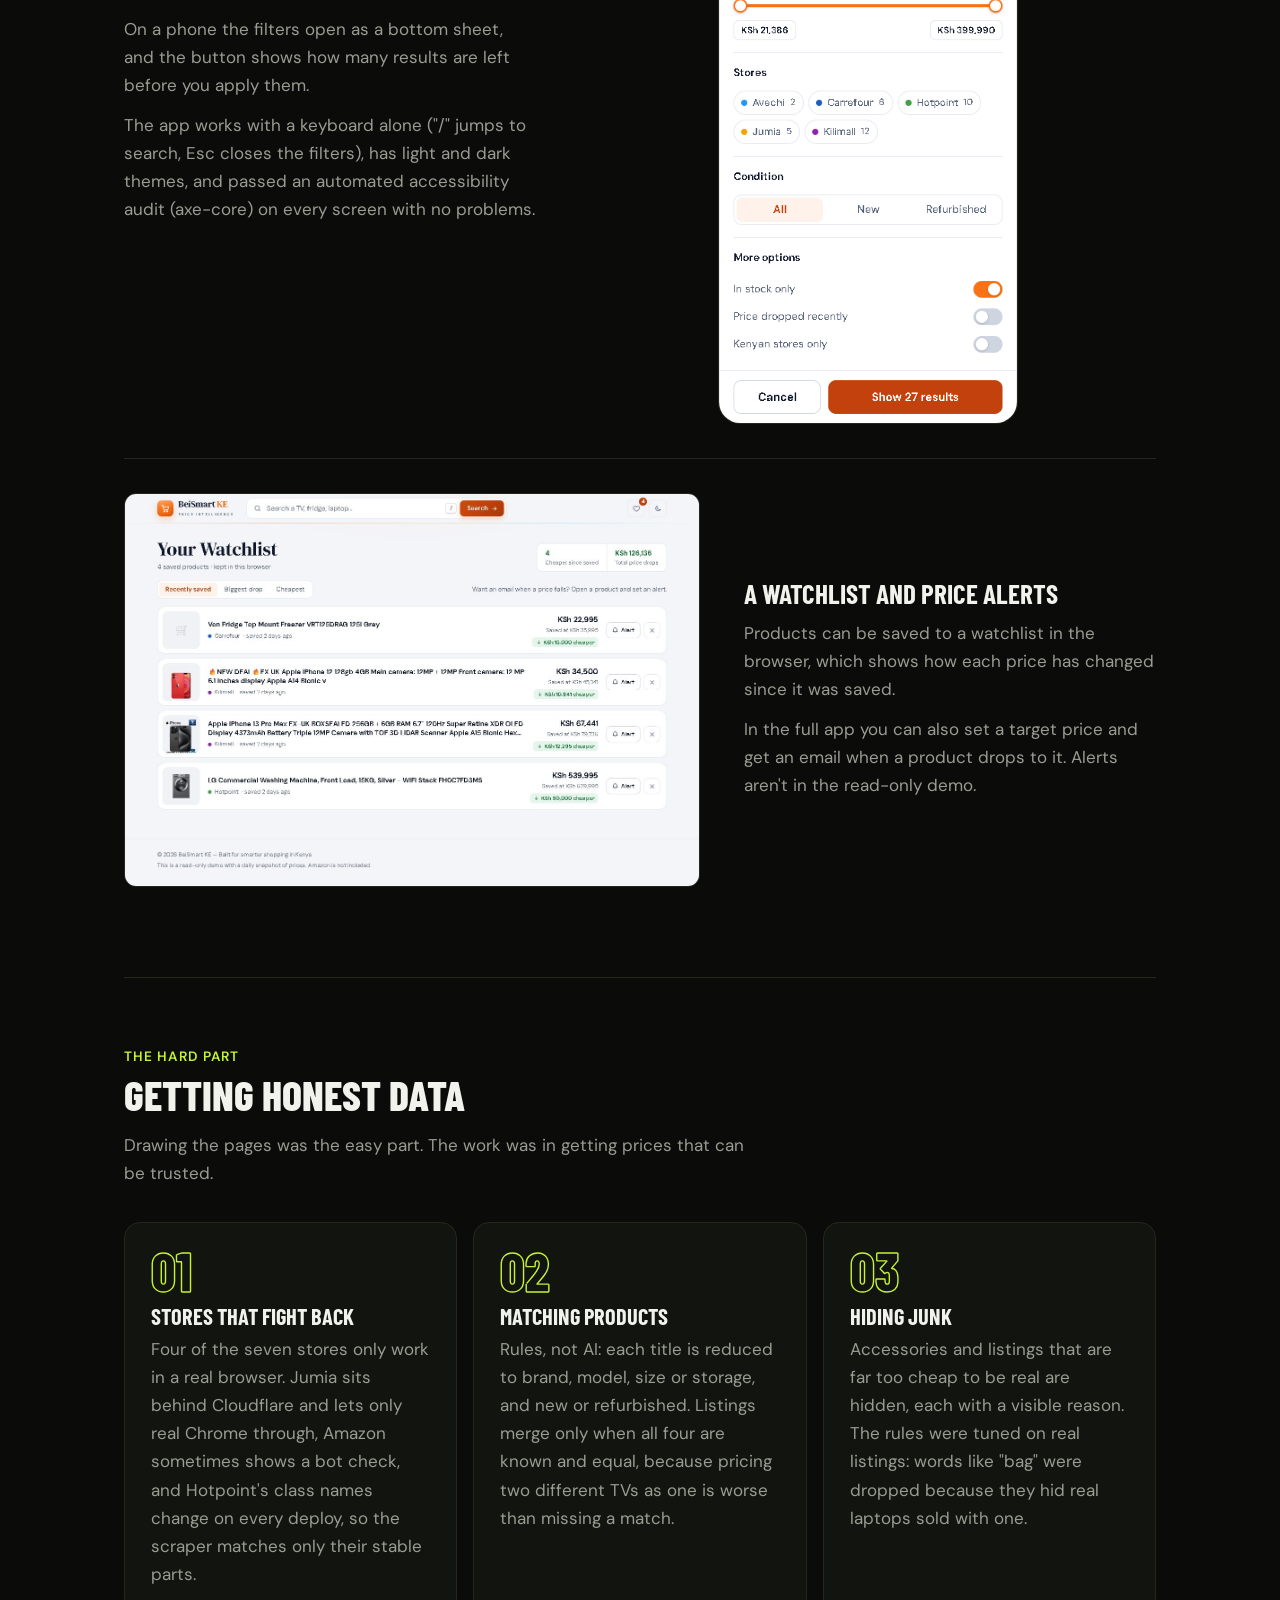
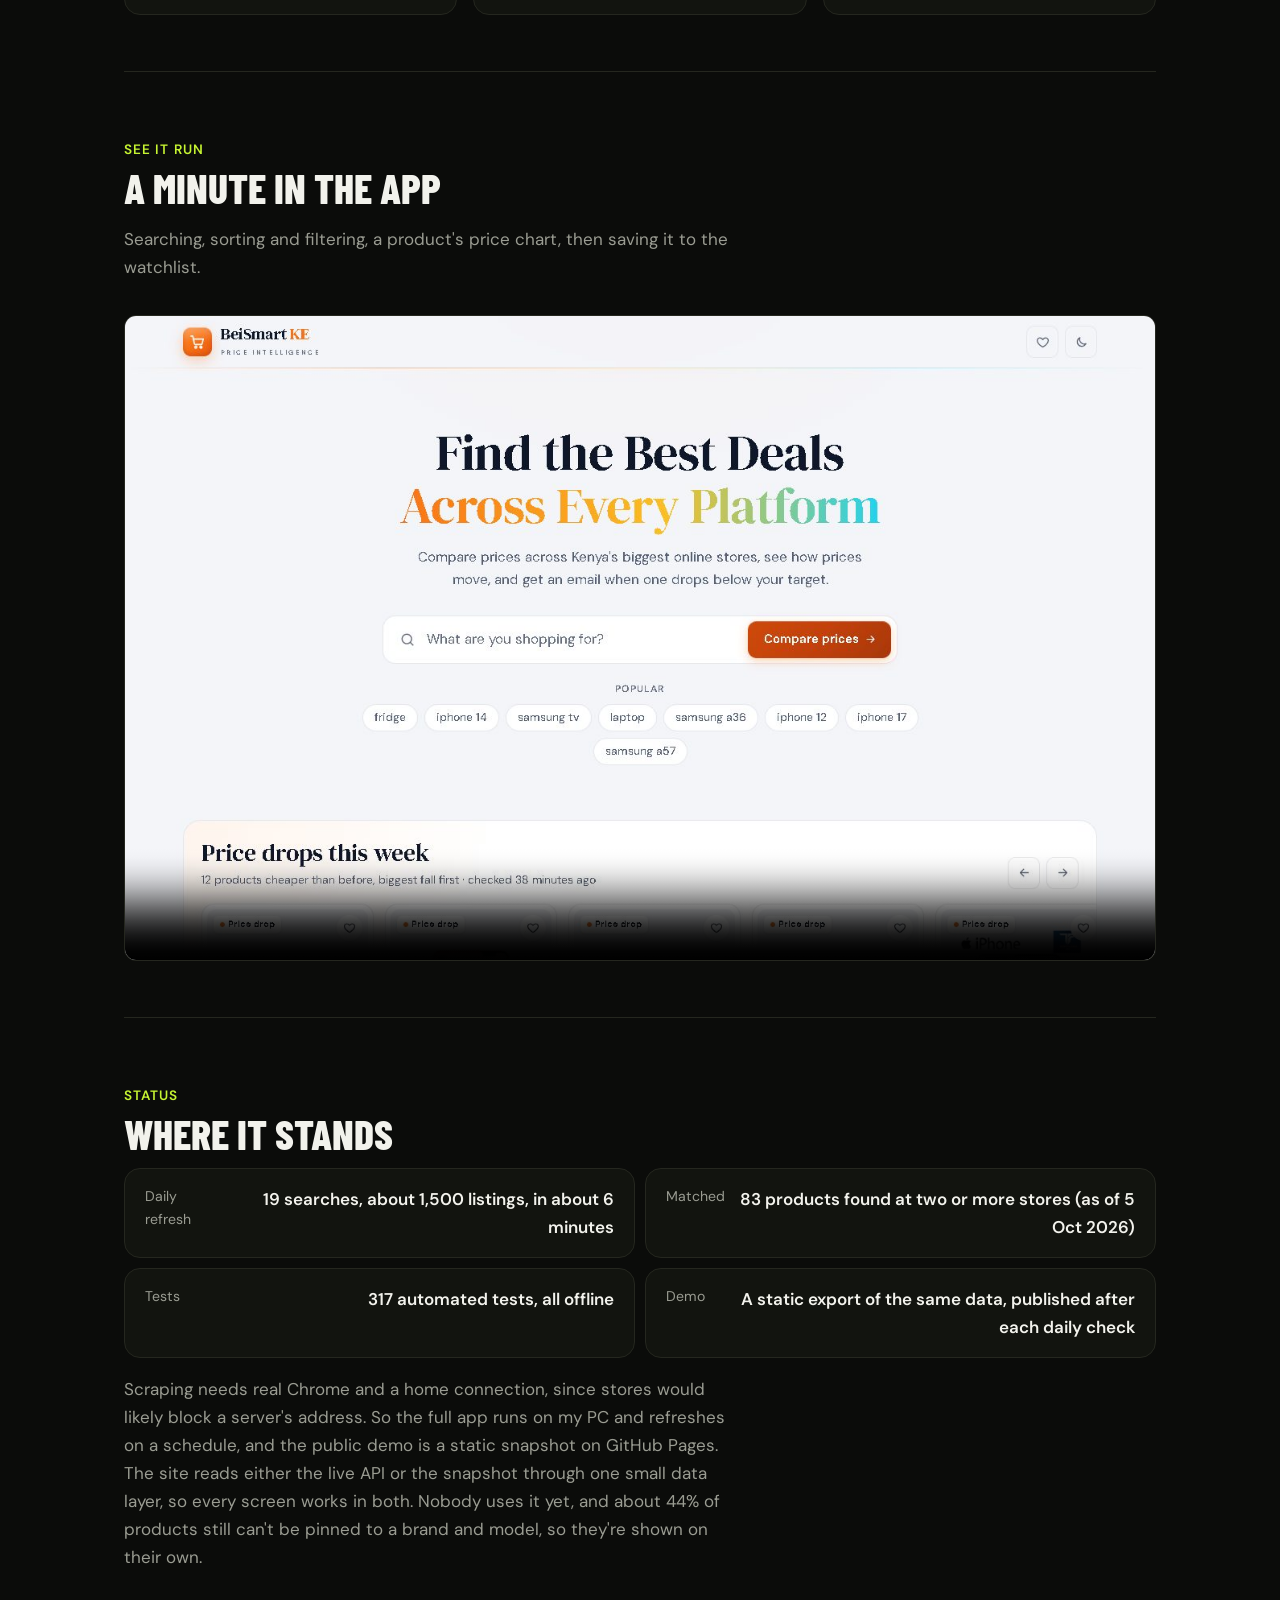
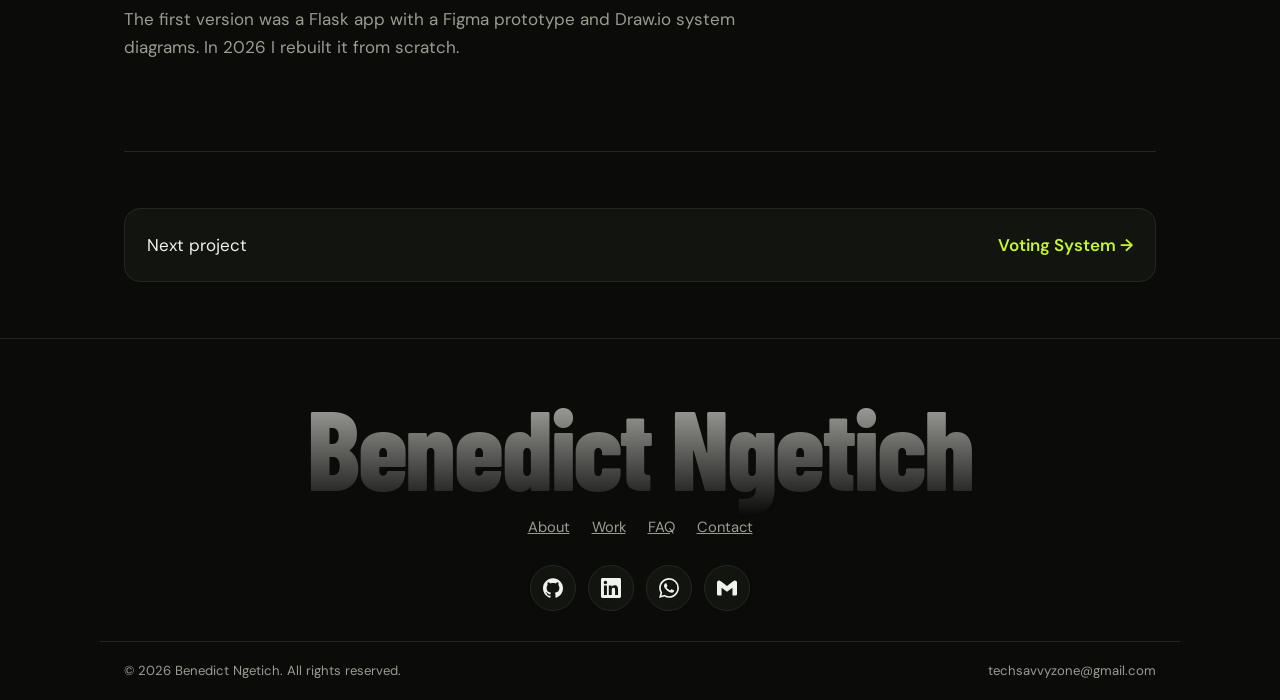
==== commit 70885036: "Reword the site for an experienced developer Co-Authored-By: Claude Opus 5.5 <noreply@anthropic.com>" ====
--- a/case-beismart.html
+++ b/case-beismart.html
@@ -39,7 +39,7 @@
 <p class="eyebrow">Case study</p>
 <h1>BeiSmart KE</h1>
 <p class="tagline">A price comparison app for Kenyan online stores. One search checks seven stores, puts the same product's prices side by side, hides accessories and junk listings, and keeps a price history for every product.</p>
-<div class="case-tags"><span>Final-year project, rebuilt 2026</span><span>Python</span><span>FastAPI</span><span>SQLite</span><span>Playwright</span><span>No framework</span></div>
+<div class="case-tags"><span>Rebuilt from scratch, live</span><span>Python</span><span>FastAPI</span><span>SQLite</span><span>Playwright</span><span>No framework</span></div>
 <div class="demo-cta">
 <a class="btn" href="https://benvog.github.io/beismart-ke/" target="_blank" rel="noopener">Try the live demo ↗</a>
 <p>A read-only snapshot of six stores (Amazon is left out), refreshed every day. The code is <a href="https://github.com/Benvog/beismart-ke" target="_blank" rel="noopener">on GitHub ↗</a>.</p>
@@ -53,7 +53,7 @@
 <section>
 <h2>Quick facts</h2>
 <div class="quickfacts">
-<div class="card"><span>Type</span><span>Final-year project, rebuilt from scratch in 2026</span></div>
+<div class="card"><span>Type</span><span>Price comparison app, rebuilt from scratch in 2026</span></div>
 <div class="card"><span>Stack</span><span>Python, FastAPI, SQLite, Playwright, vanilla JS</span></div>
 <div class="card"><span>Stores</span><span>Jumia, Kilimall, Avechi, Hotpoint, Carrefour, Phone Place, Amazon</span></div>
 <div class="card"><span>Status</span><span>Live demo, prices checked daily</span></div>
@@ -135,7 +135,7 @@
 <div class="card"><span>Demo</span><span>A static export of the same data, published after each daily check</span></div>
 </div>
 <p class="lede">Scraping needs real Chrome and a home connection, since stores would likely block a server's address. So the full app runs on my PC and refreshes on a schedule, and the public demo is a static snapshot on GitHub Pages. The site reads either the live API or the snapshot through one small data layer, so every screen works in both. Nobody uses it yet, and about 44% of products still can't be pinned to a brand and model, so they're shown on their own.</p>
-<p class="lede">The first version was my final-year project, a Flask app with a Figma prototype and Draw.io system diagrams. In 2026 I rebuilt it from scratch.</p>
+<p class="lede">The first version was a Flask app with a Figma prototype and Draw.io system diagrams. In 2026 I rebuilt it from scratch.</p>
 </section>
 
 <section>
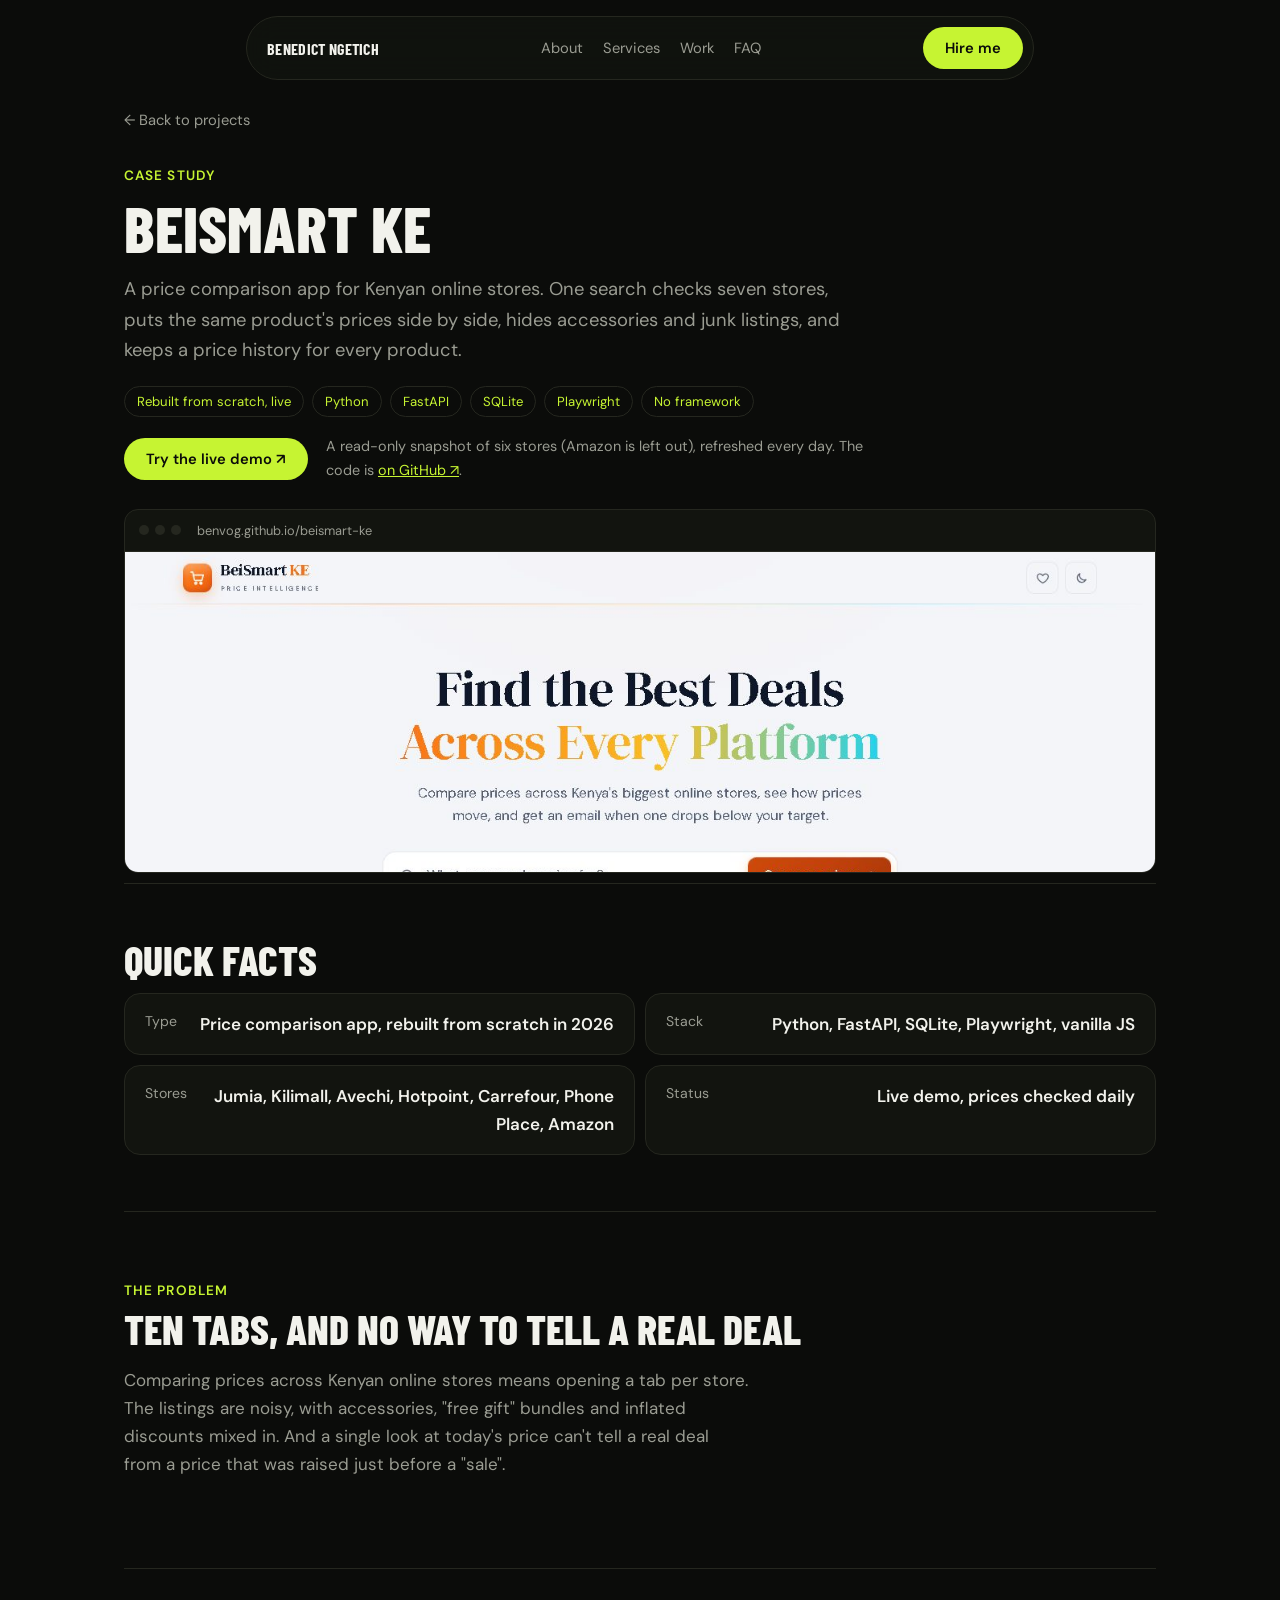
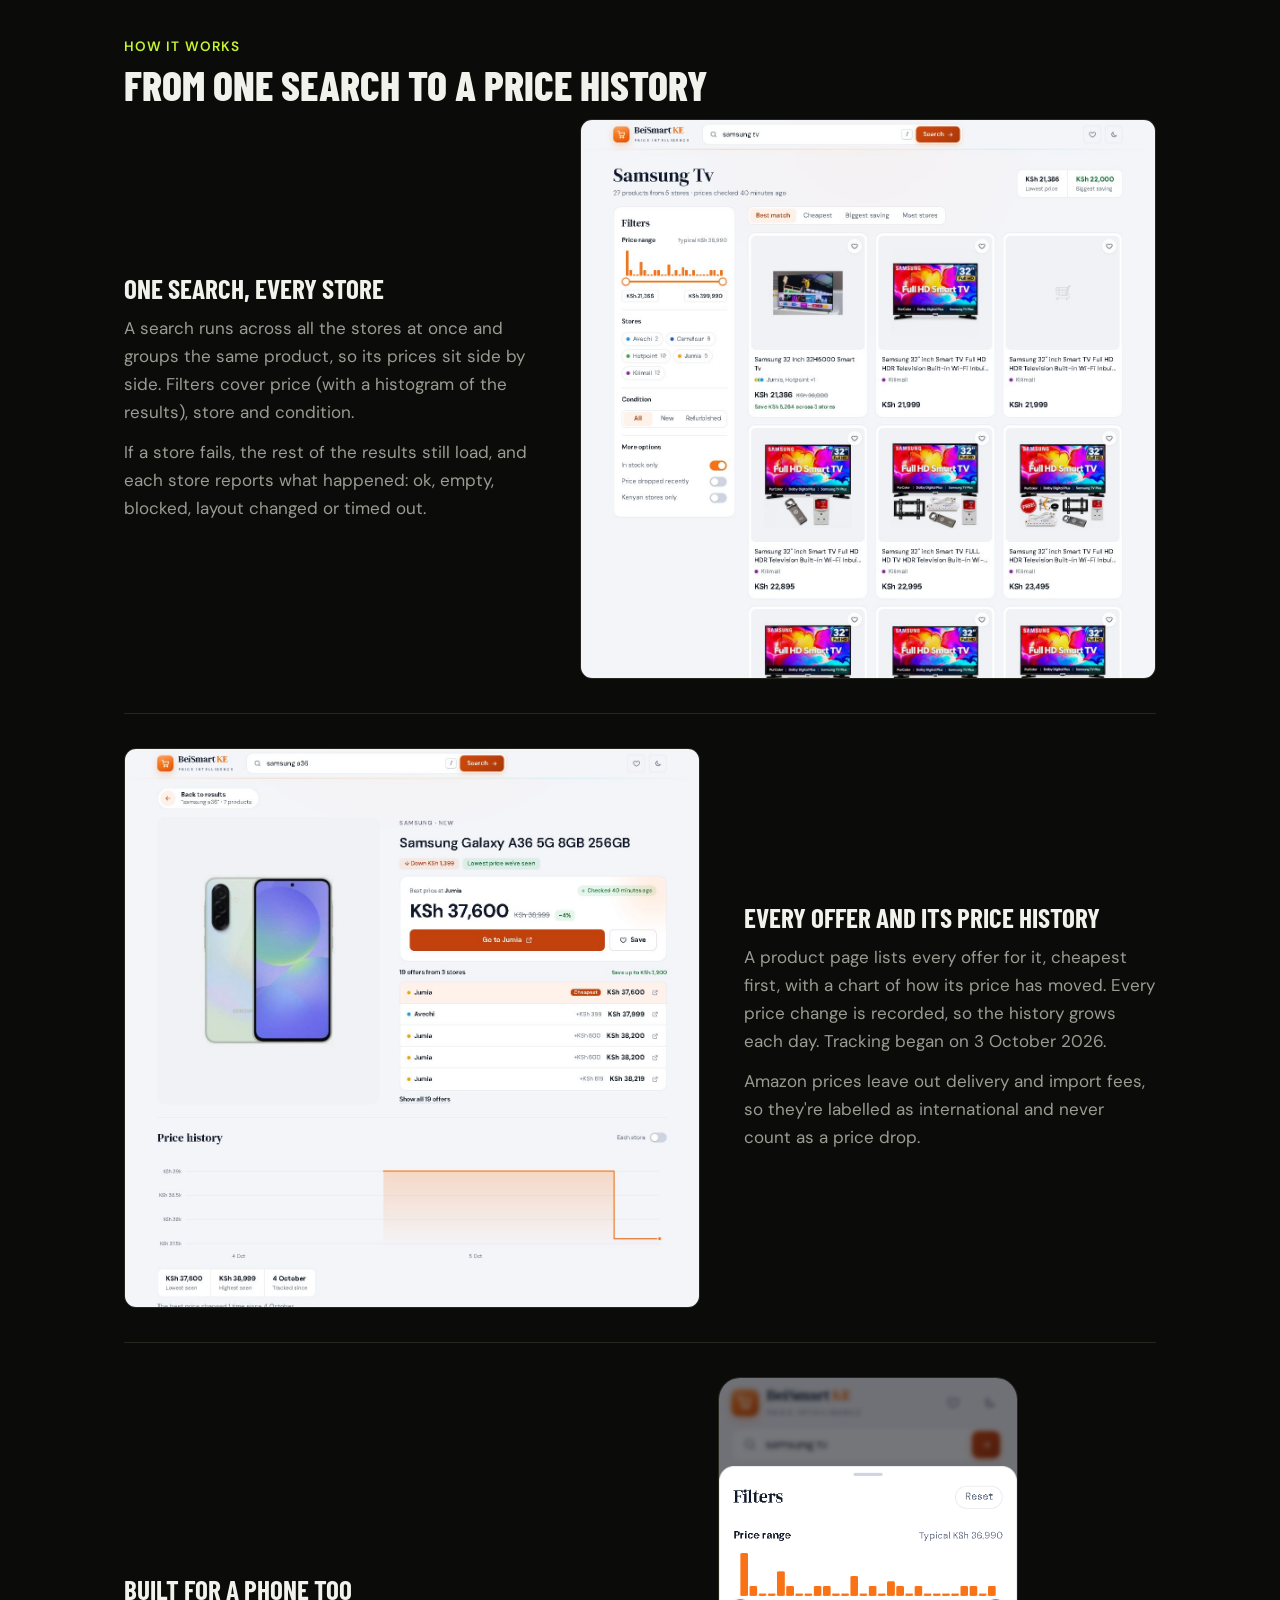
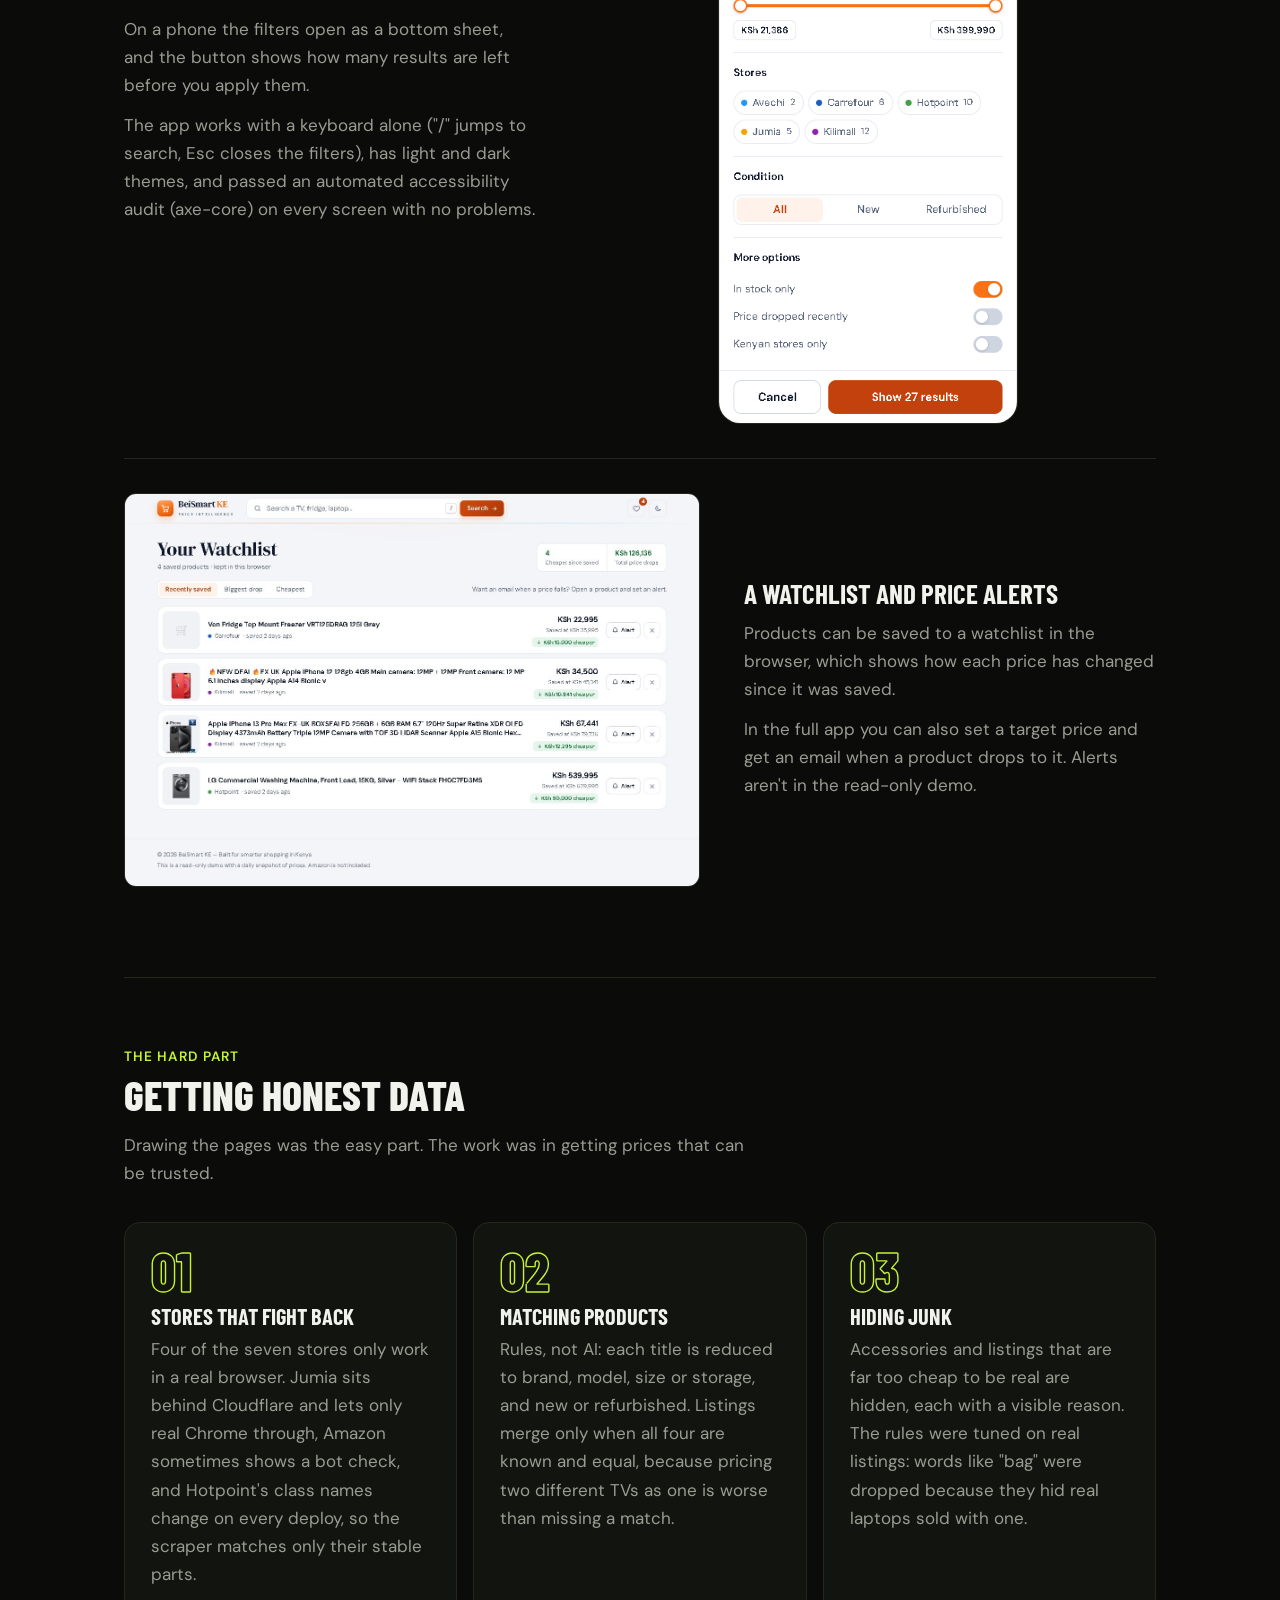
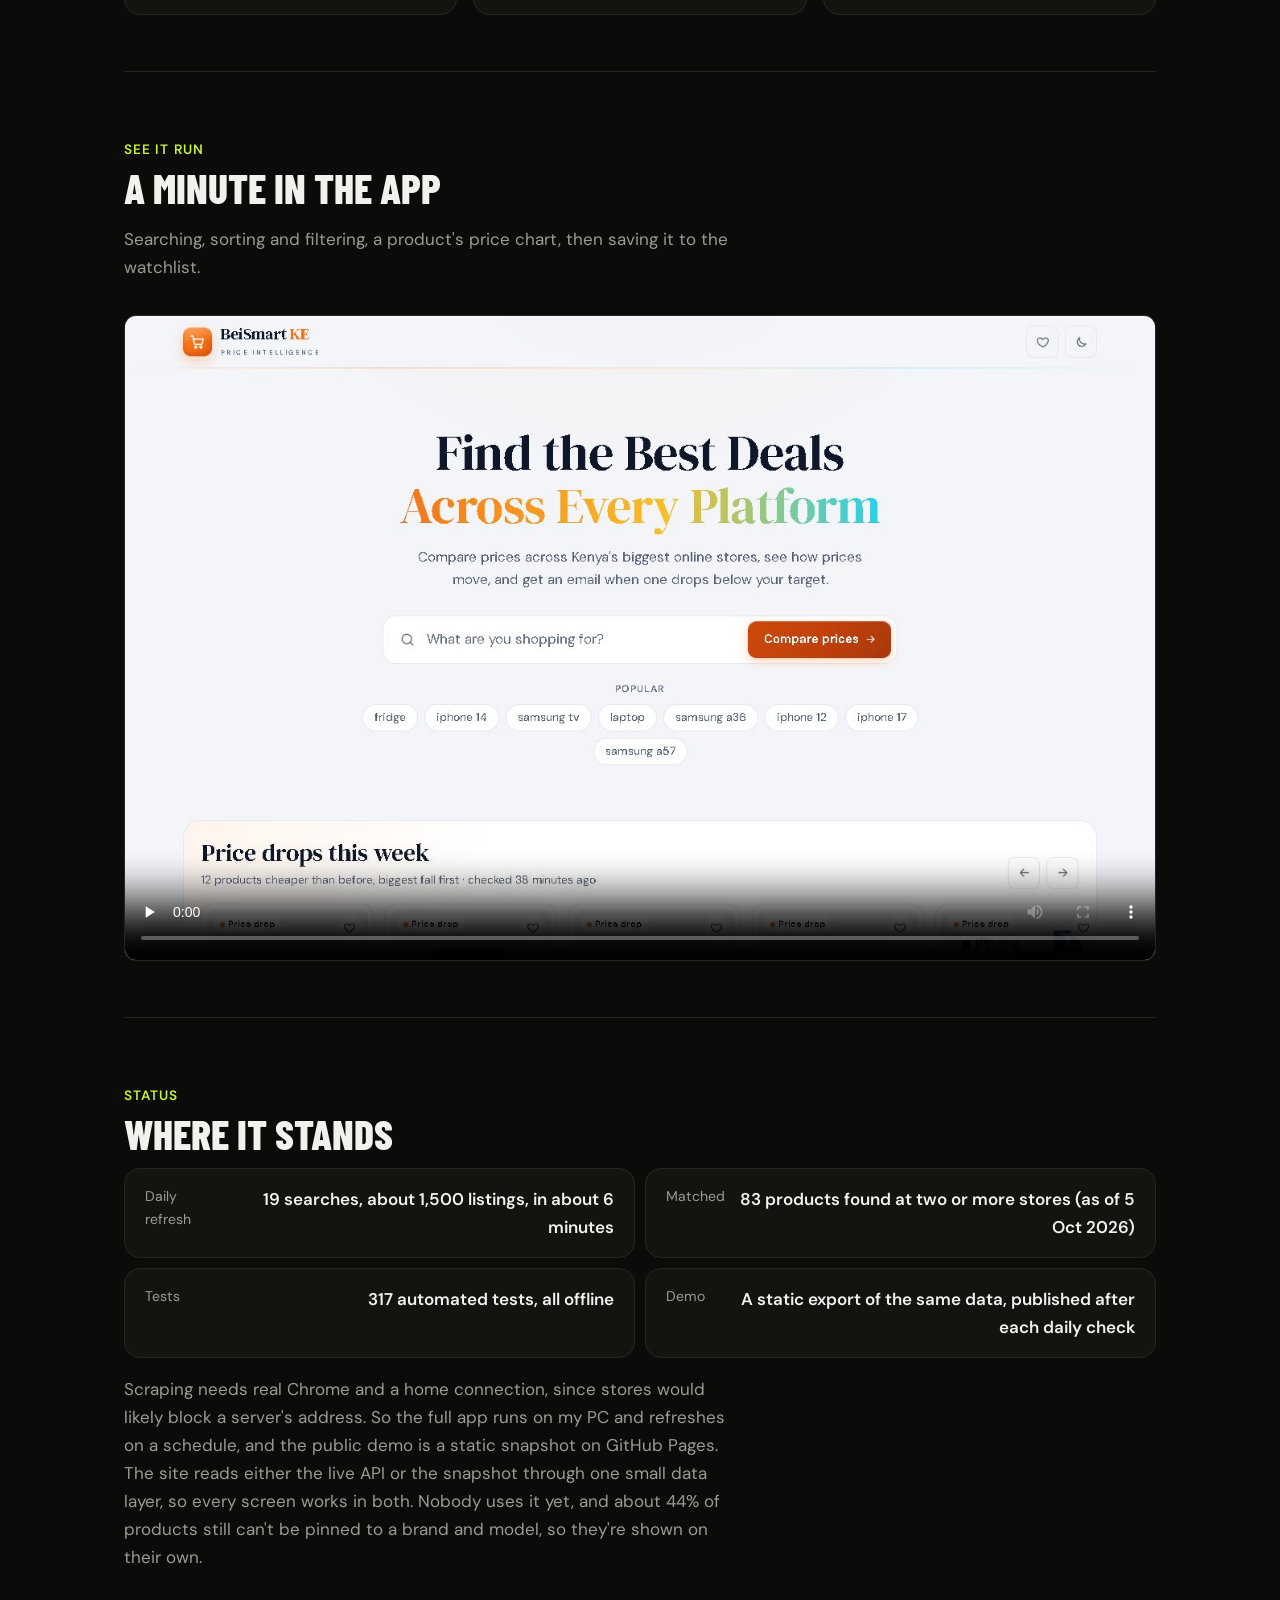
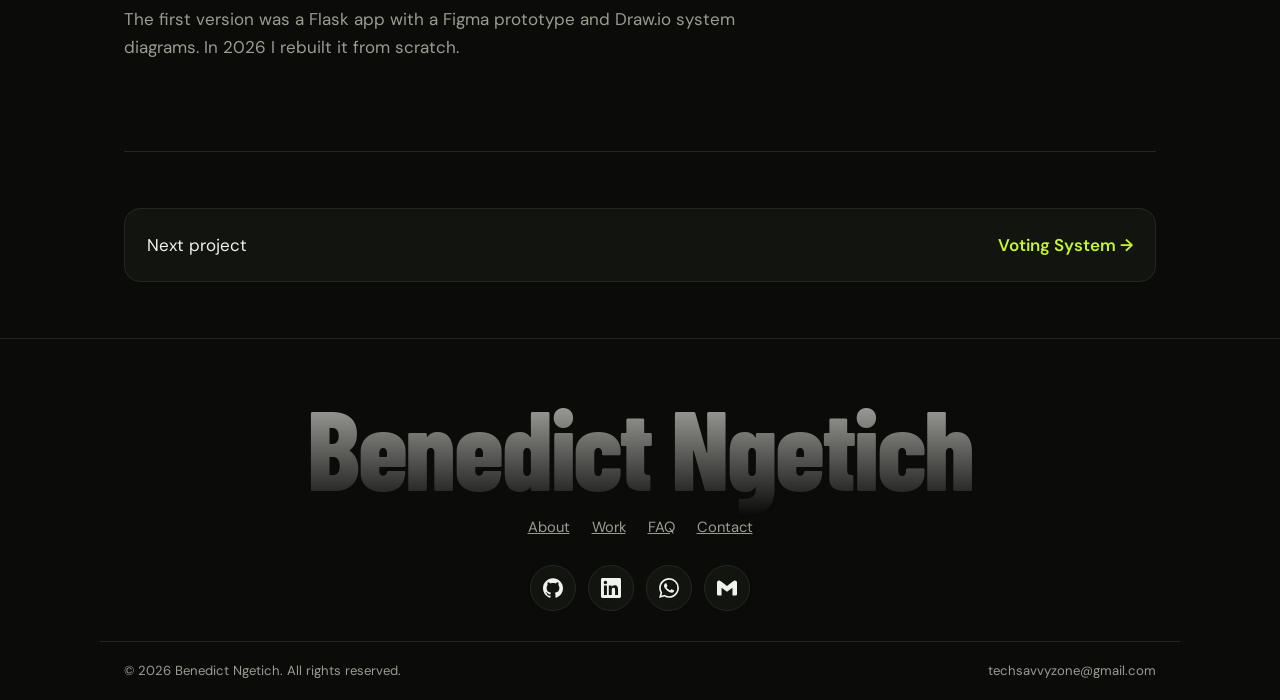
==== commit 0080b6a9: "Add GoatCounter visitor counts Co-Authored-By: Claude Opus 5.5 <noreply@anthropic.com>" ====
--- a/case-beismart.html
+++ b/case-beismart.html
@@ -162,5 +162,6 @@
 </footer>
 
 <script src="script.js"></script>
+<script data-goatcounter="https://benvog.goatcounter.com/count" async src="https://gc.zgo.at/count.v5.js" integrity="sha384-atnOLvQb9t+jTSipvd75X2yginT4PjVbqDdlJAmxMm+wYElFmeR6EmLP5bYeoRVQ" crossorigin="anonymous"></script>
 </body>
 </html>
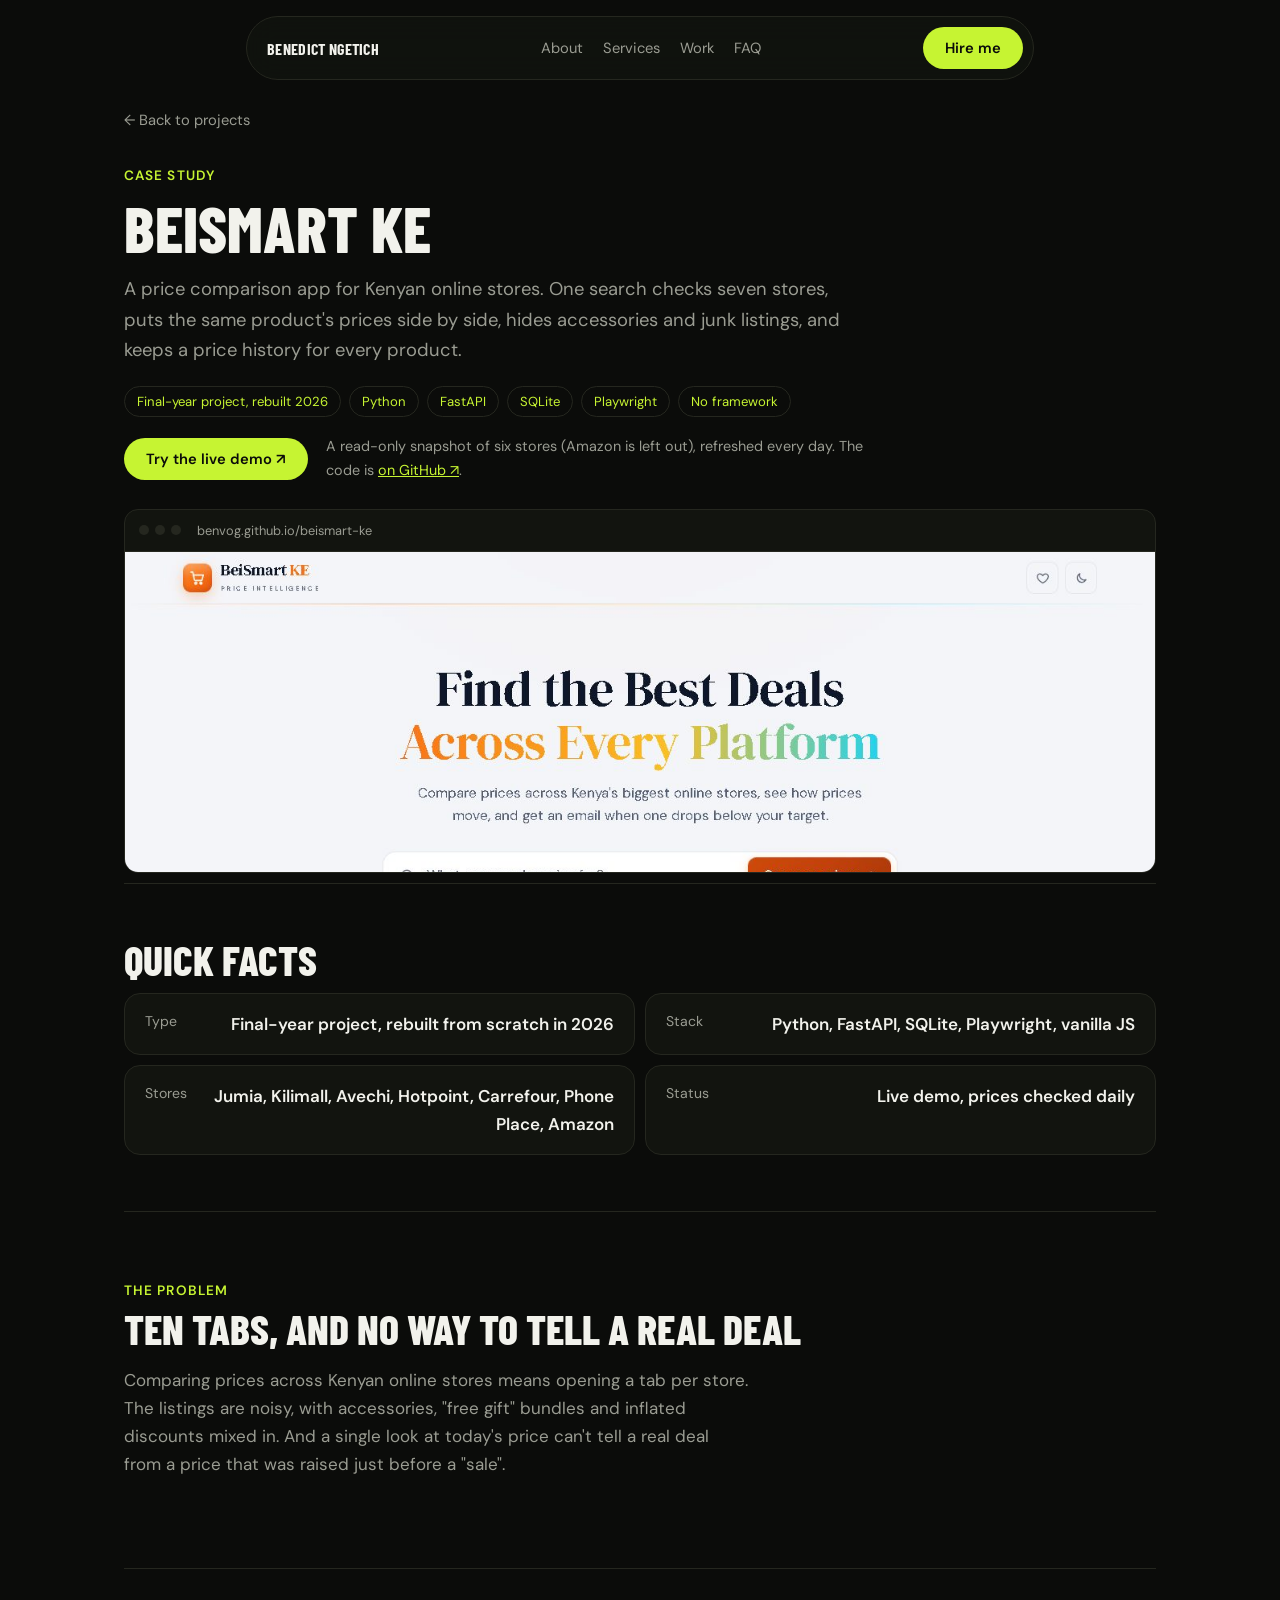
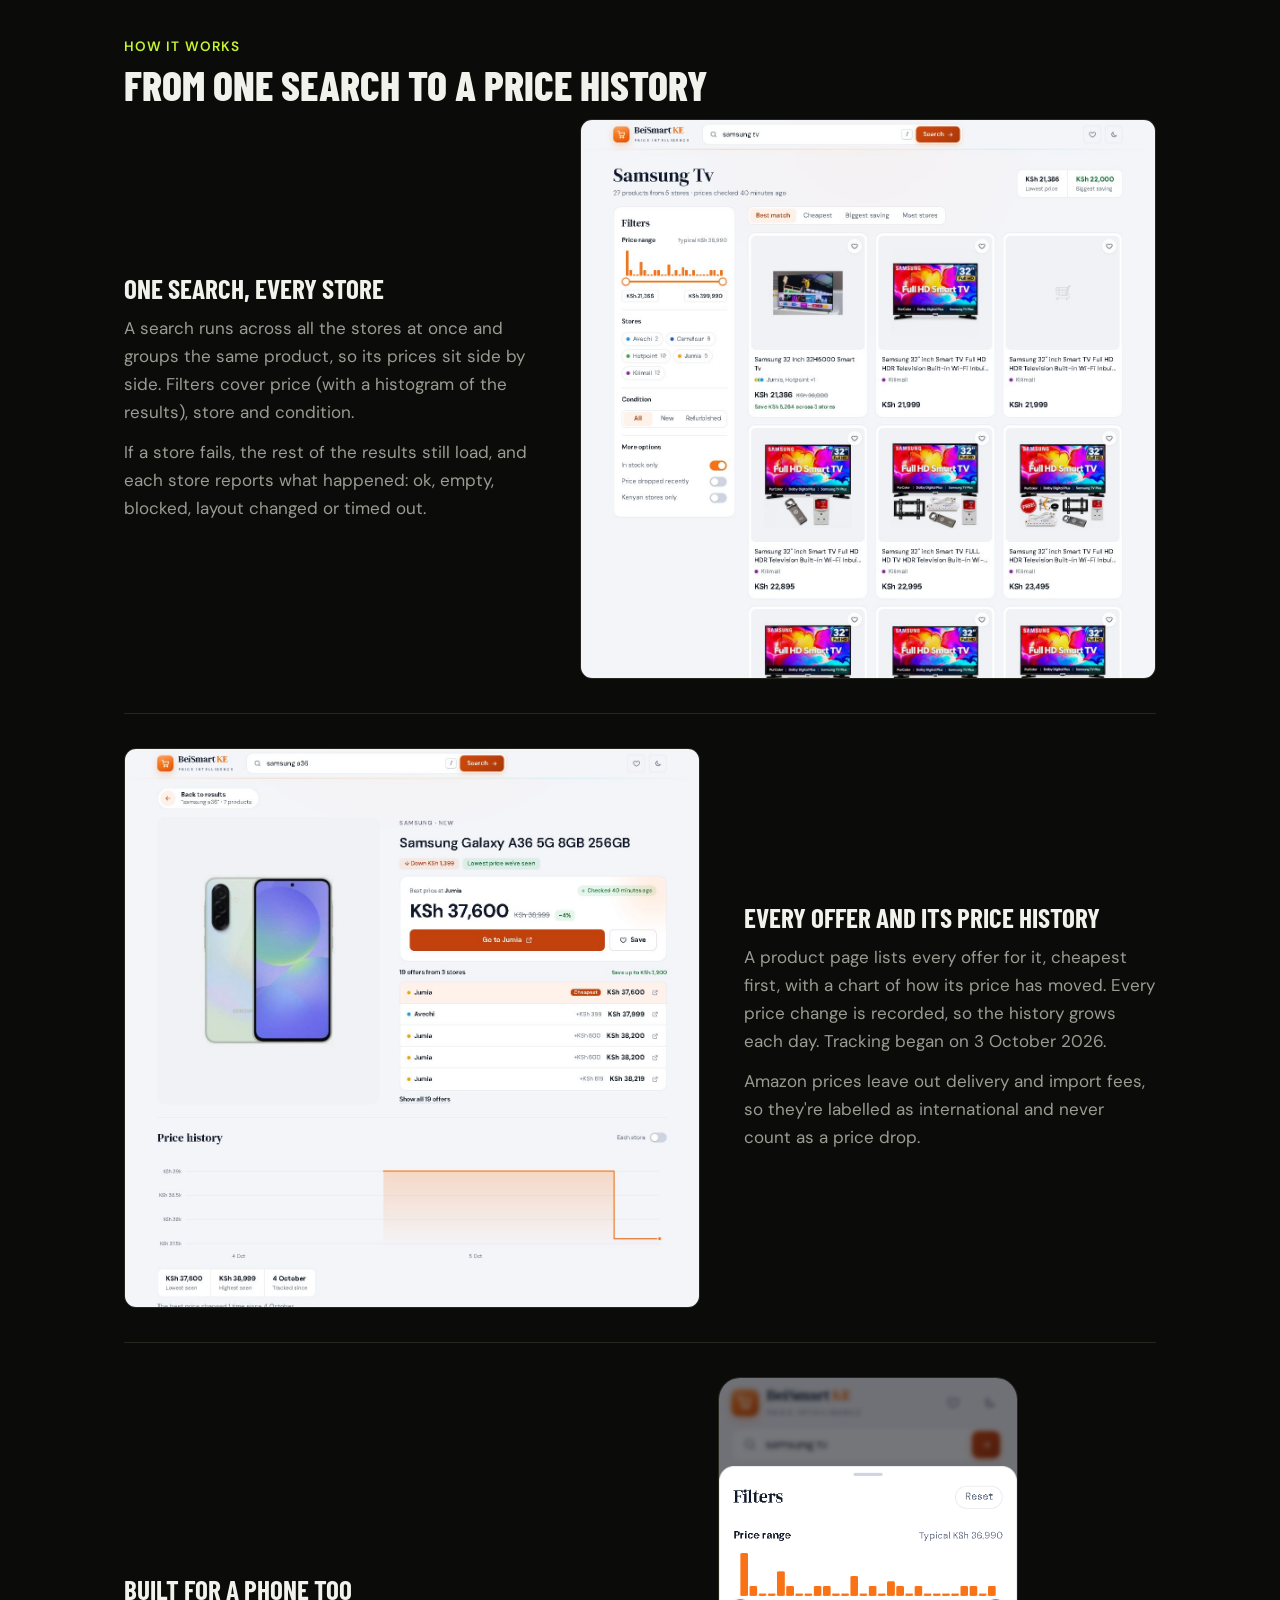
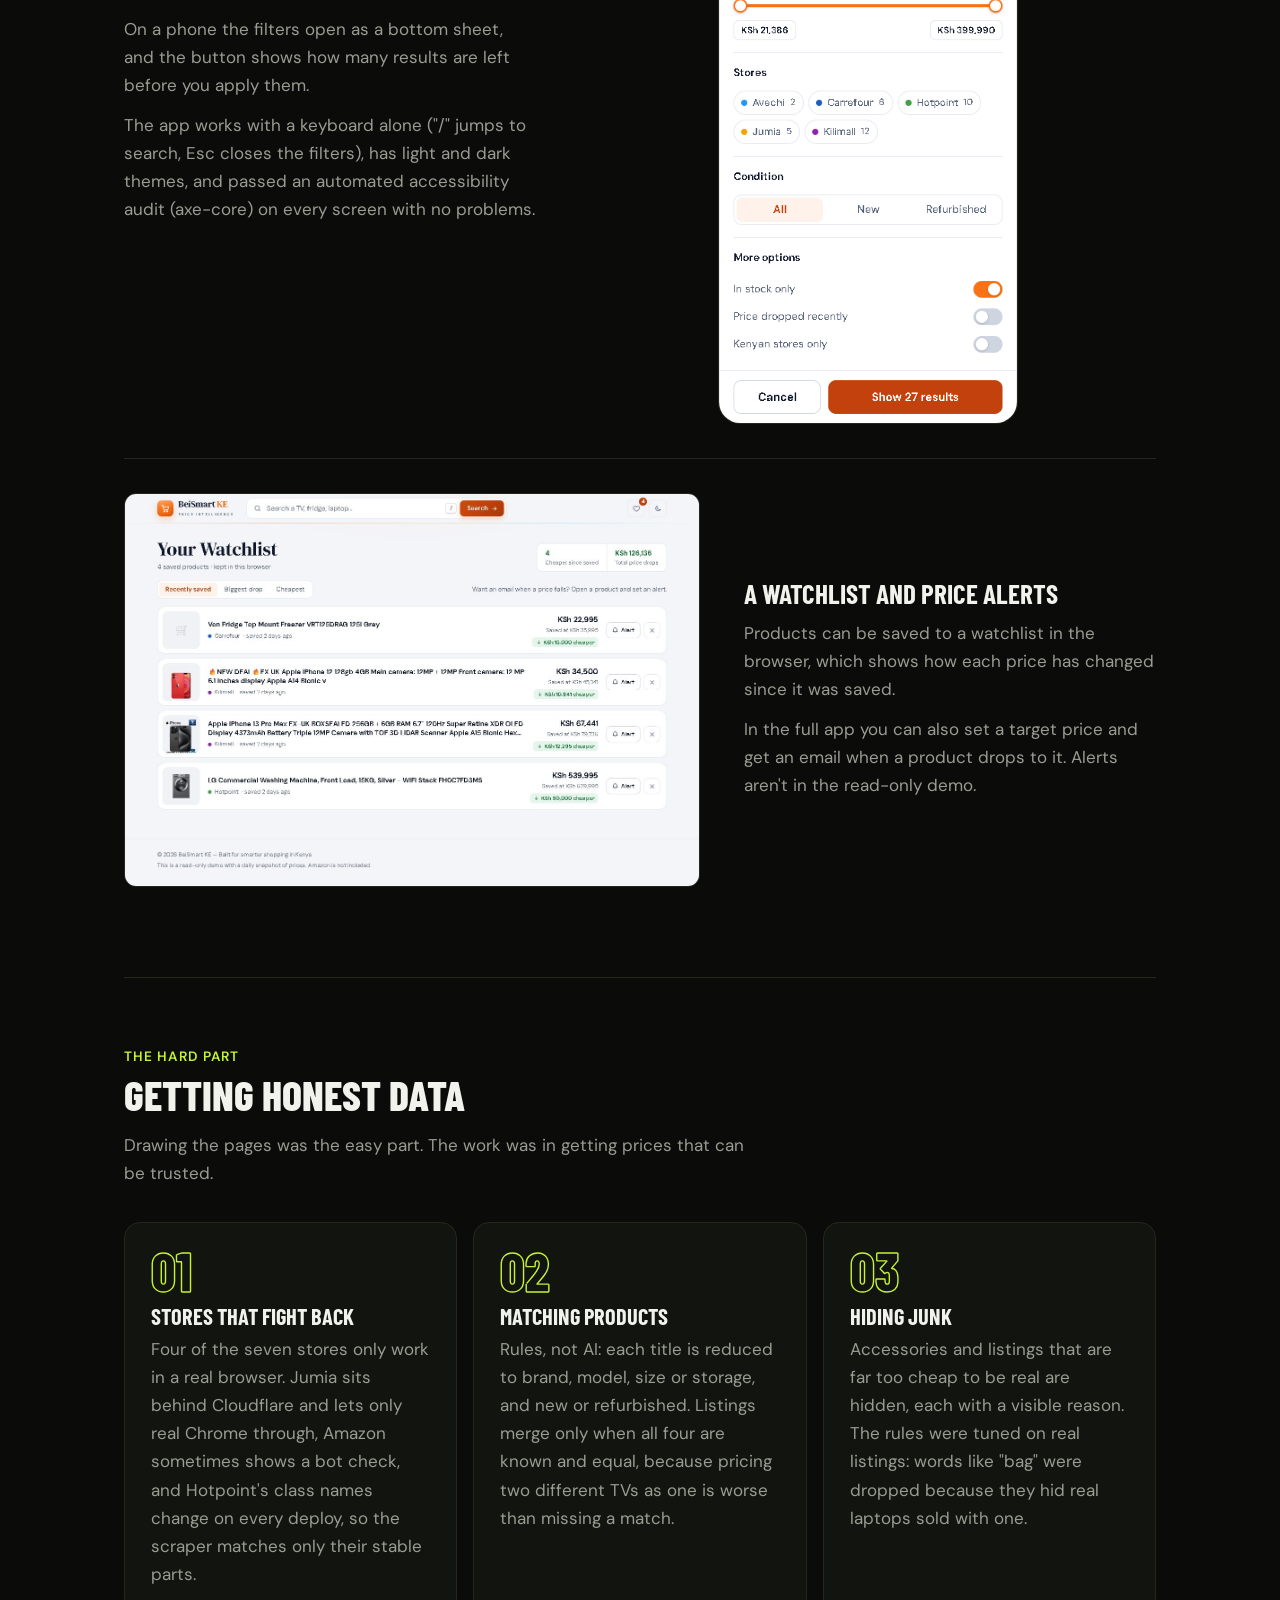
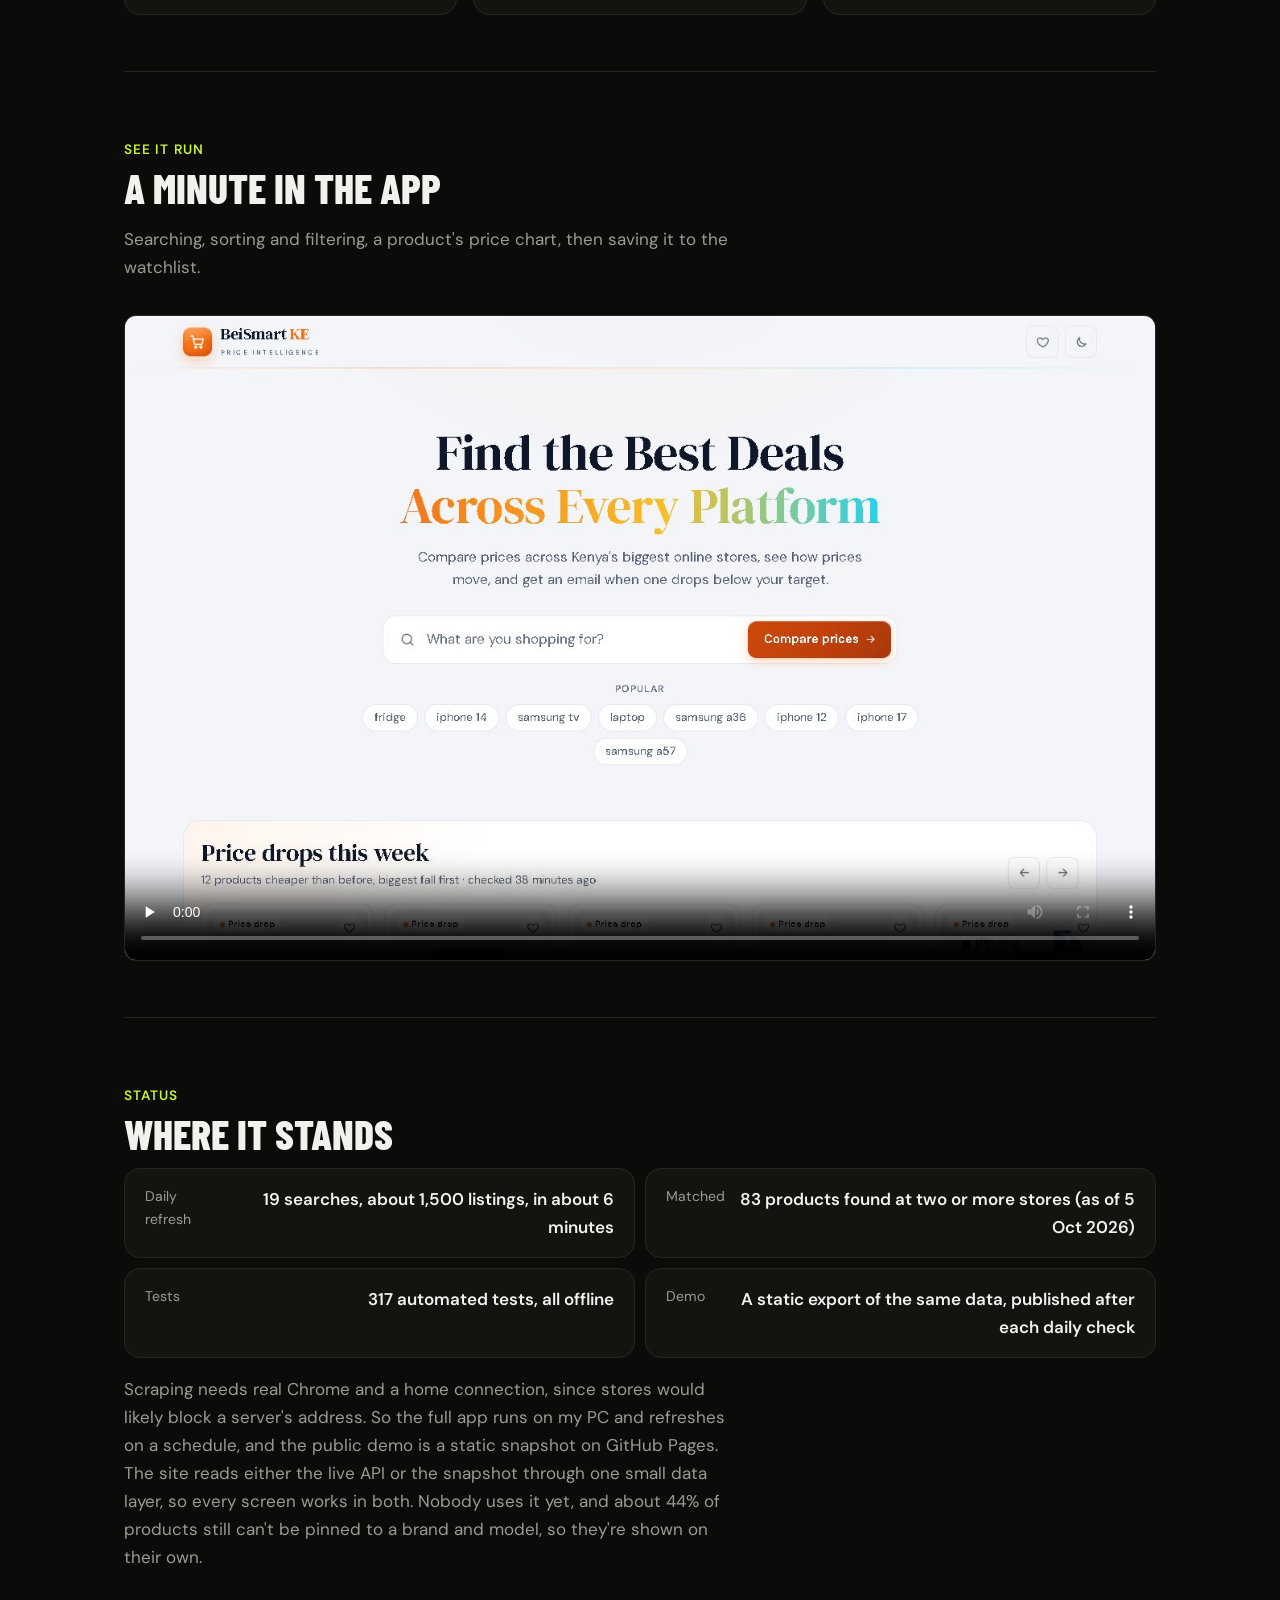
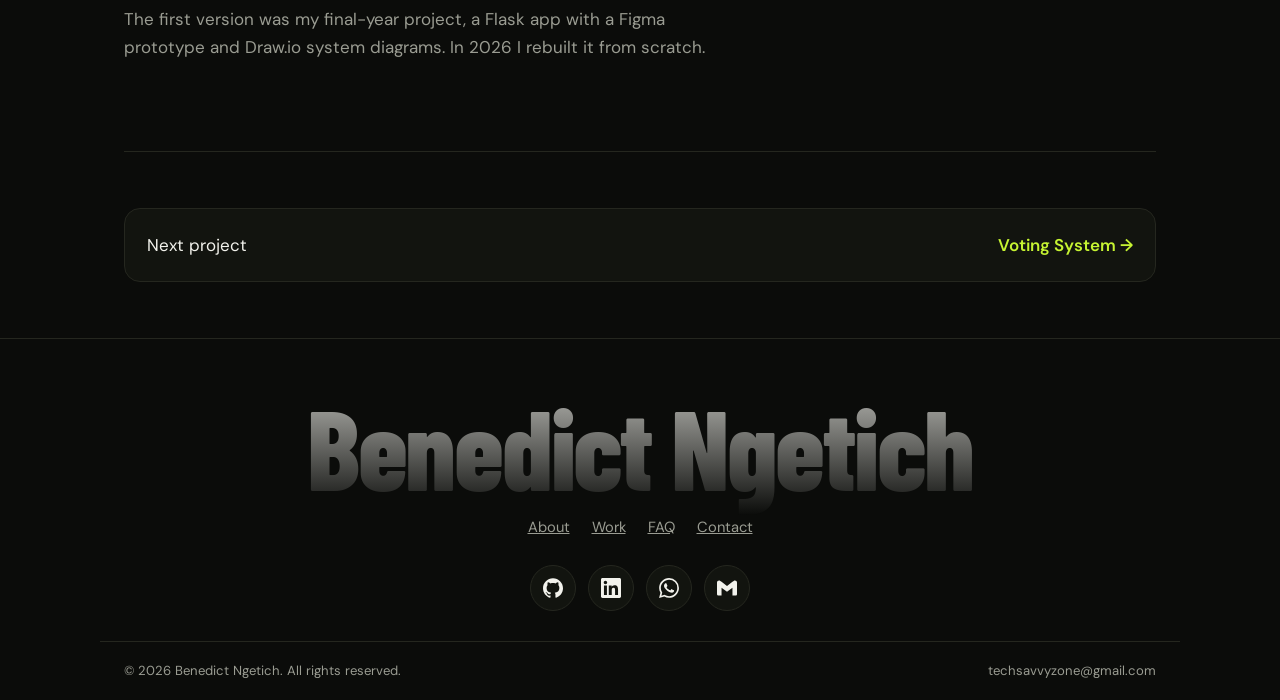
==== commit 5e42bc87: "Back to the original wording Co-Authored-By: Claude Opus 5.5 <noreply@anthropic.com>" ====
--- a/case-beismart.html
+++ b/case-beismart.html
@@ -39,7 +39,7 @@
 <p class="eyebrow">Case study</p>
 <h1>BeiSmart KE</h1>
 <p class="tagline">A price comparison app for Kenyan online stores. One search checks seven stores, puts the same product's prices side by side, hides accessories and junk listings, and keeps a price history for every product.</p>
-<div class="case-tags"><span>Rebuilt from scratch, live</span><span>Python</span><span>FastAPI</span><span>SQLite</span><span>Playwright</span><span>No framework</span></div>
+<div class="case-tags"><span>Final-year project, rebuilt 2026</span><span>Python</span><span>FastAPI</span><span>SQLite</span><span>Playwright</span><span>No framework</span></div>
 <div class="demo-cta">
 <a class="btn" href="https://benvog.github.io/beismart-ke/" target="_blank" rel="noopener">Try the live demo ↗</a>
 <p>A read-only snapshot of six stores (Amazon is left out), refreshed every day. The code is <a href="https://github.com/Benvog/beismart-ke" target="_blank" rel="noopener">on GitHub ↗</a>.</p>
@@ -53,7 +53,7 @@
 <section>
 <h2>Quick facts</h2>
 <div class="quickfacts">
-<div class="card"><span>Type</span><span>Price comparison app, rebuilt from scratch in 2026</span></div>
+<div class="card"><span>Type</span><span>Final-year project, rebuilt from scratch in 2026</span></div>
 <div class="card"><span>Stack</span><span>Python, FastAPI, SQLite, Playwright, vanilla JS</span></div>
 <div class="card"><span>Stores</span><span>Jumia, Kilimall, Avechi, Hotpoint, Carrefour, Phone Place, Amazon</span></div>
 <div class="card"><span>Status</span><span>Live demo, prices checked daily</span></div>
@@ -135,7 +135,7 @@
 <div class="card"><span>Demo</span><span>A static export of the same data, published after each daily check</span></div>
 </div>
 <p class="lede">Scraping needs real Chrome and a home connection, since stores would likely block a server's address. So the full app runs on my PC and refreshes on a schedule, and the public demo is a static snapshot on GitHub Pages. The site reads either the live API or the snapshot through one small data layer, so every screen works in both. Nobody uses it yet, and about 44% of products still can't be pinned to a brand and model, so they're shown on their own.</p>
-<p class="lede">The first version was a Flask app with a Figma prototype and Draw.io system diagrams. In 2026 I rebuilt it from scratch.</p>
+<p class="lede">The first version was my final-year project, a Flask app with a Figma prototype and Draw.io system diagrams. In 2026 I rebuilt it from scratch.</p>
 </section>
 
 <section>
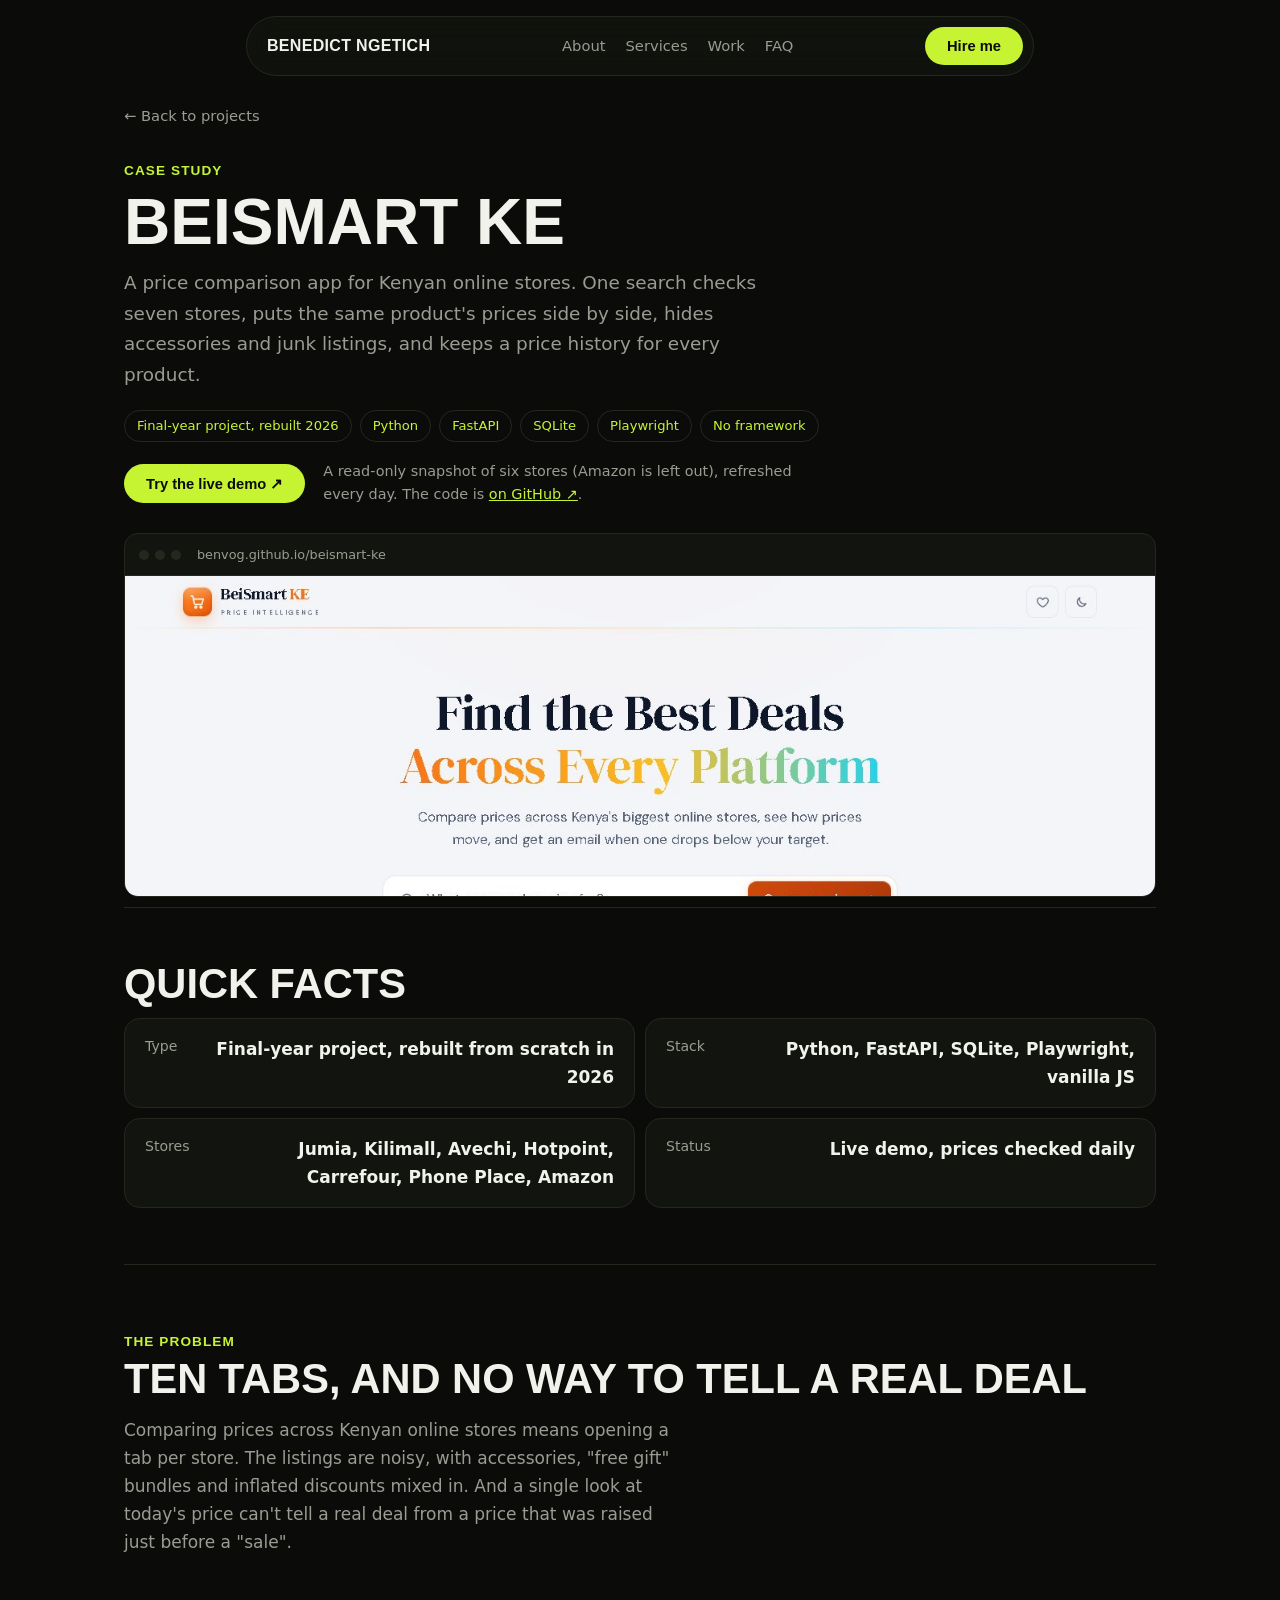
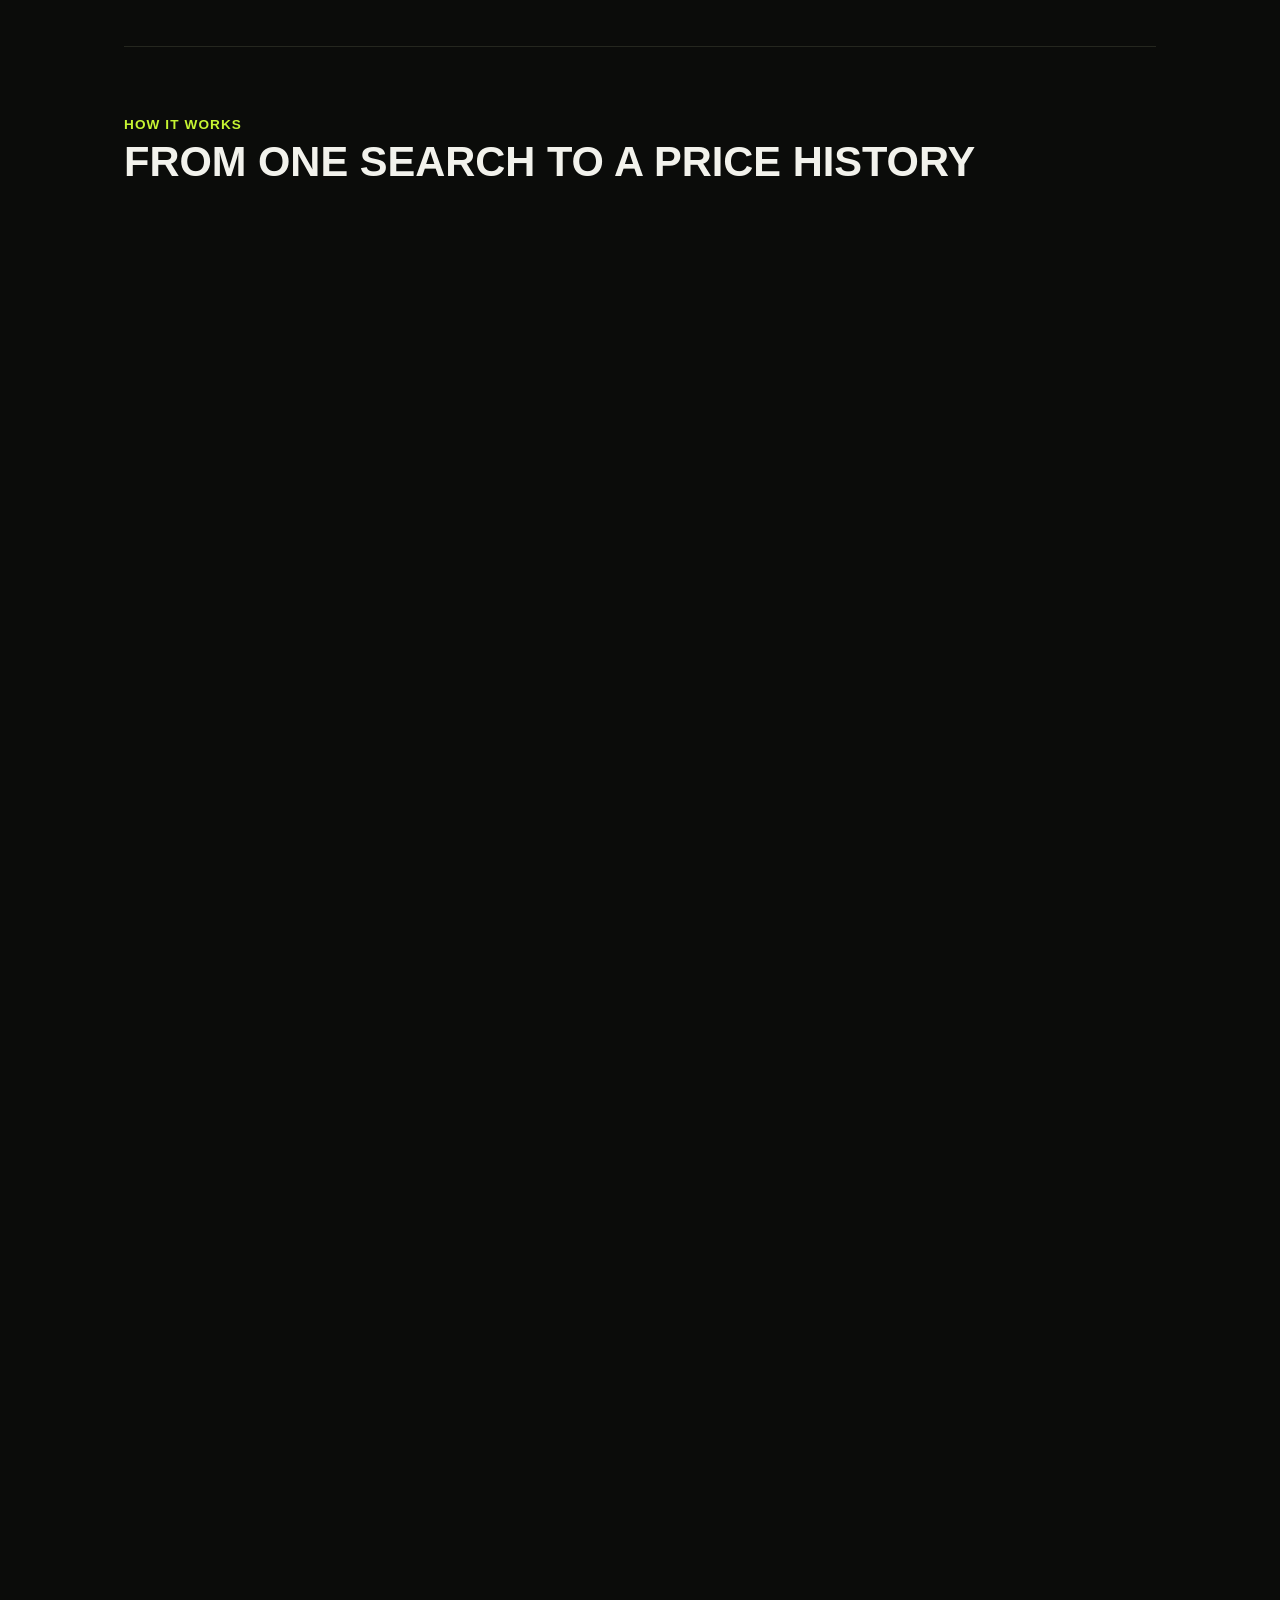
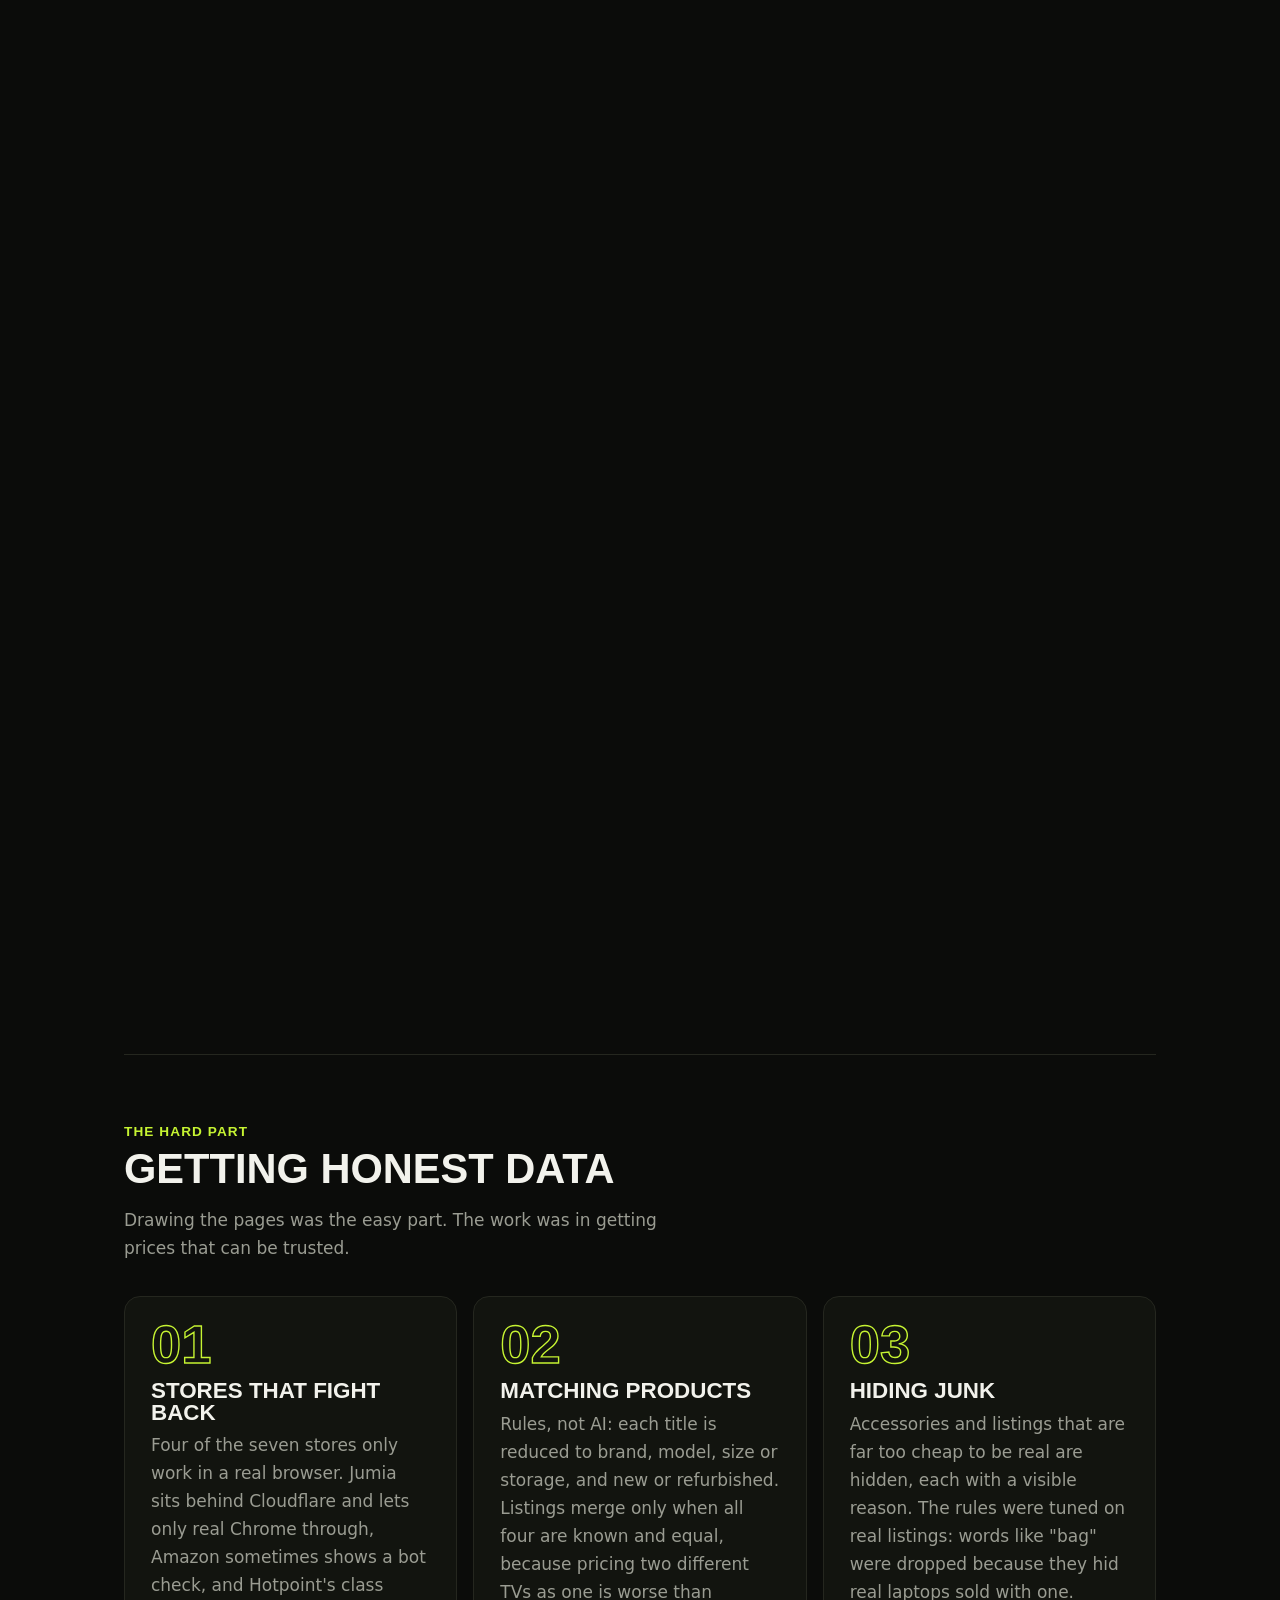
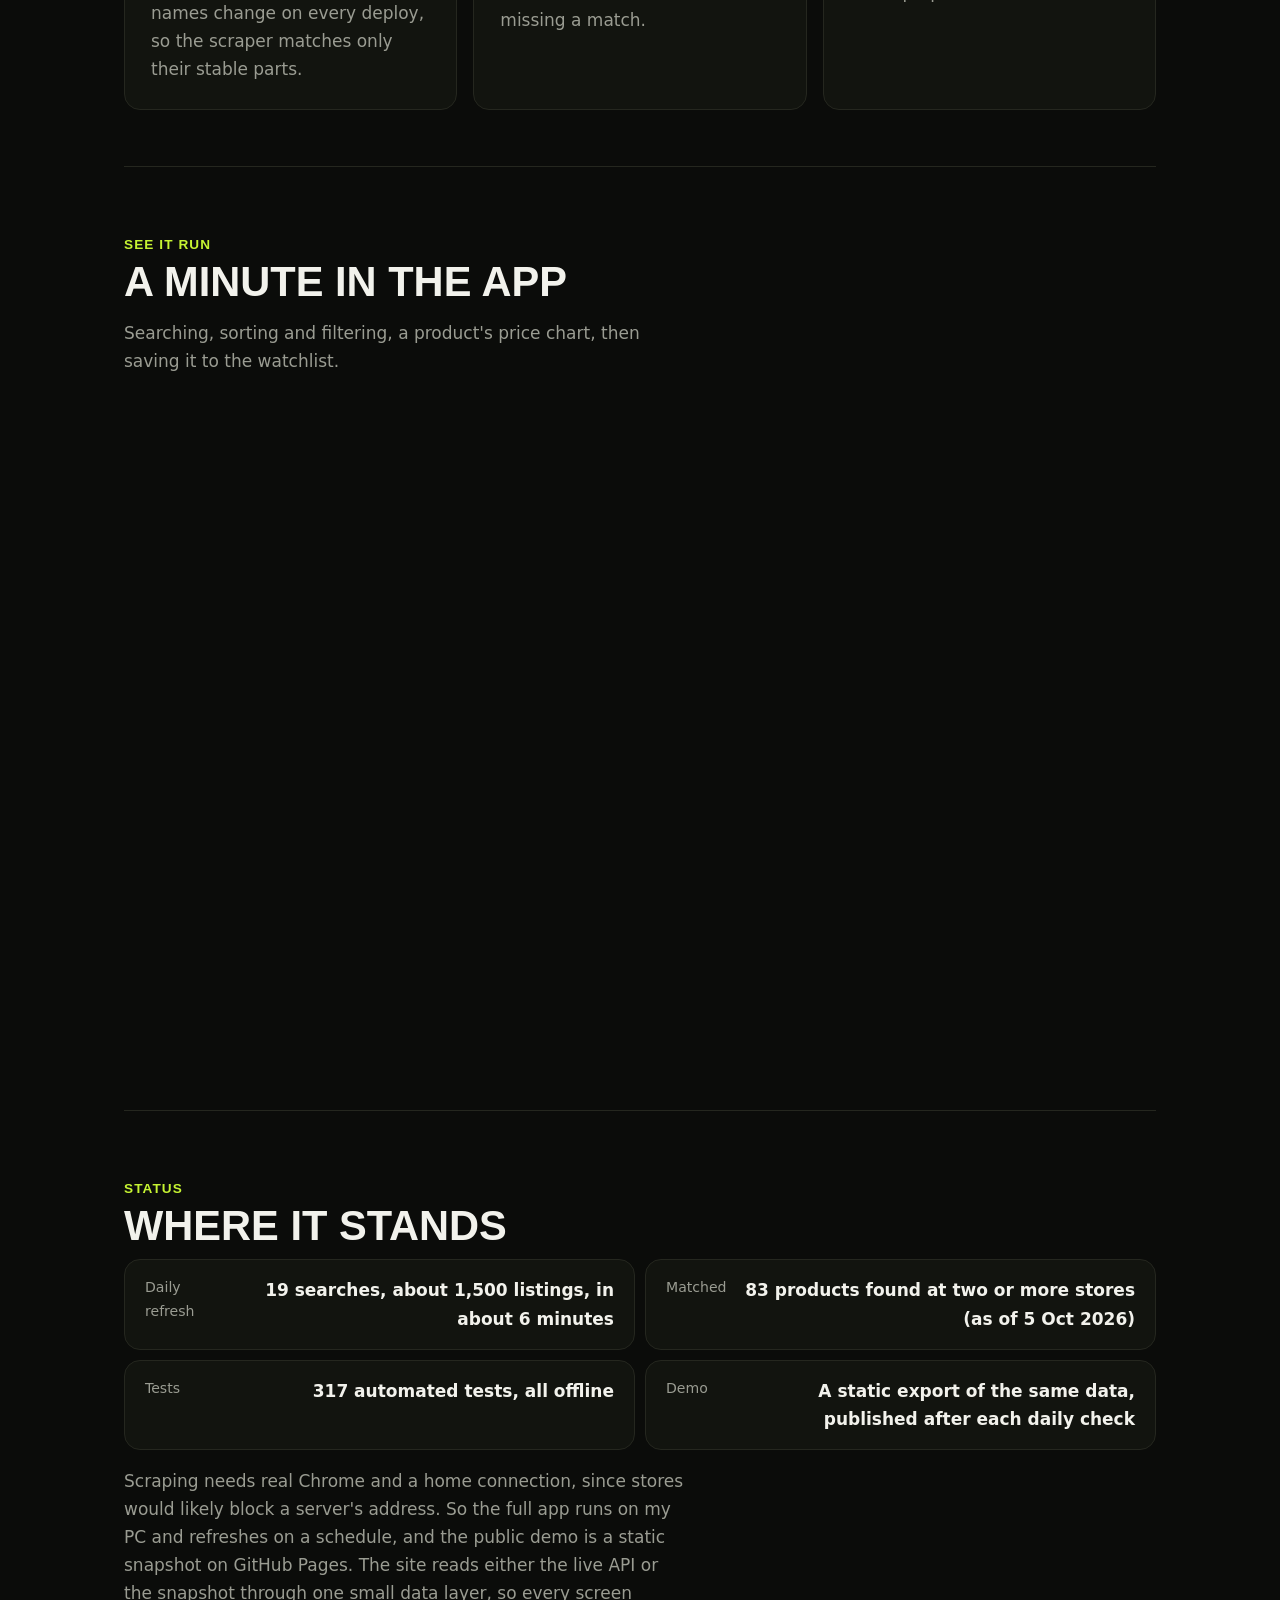
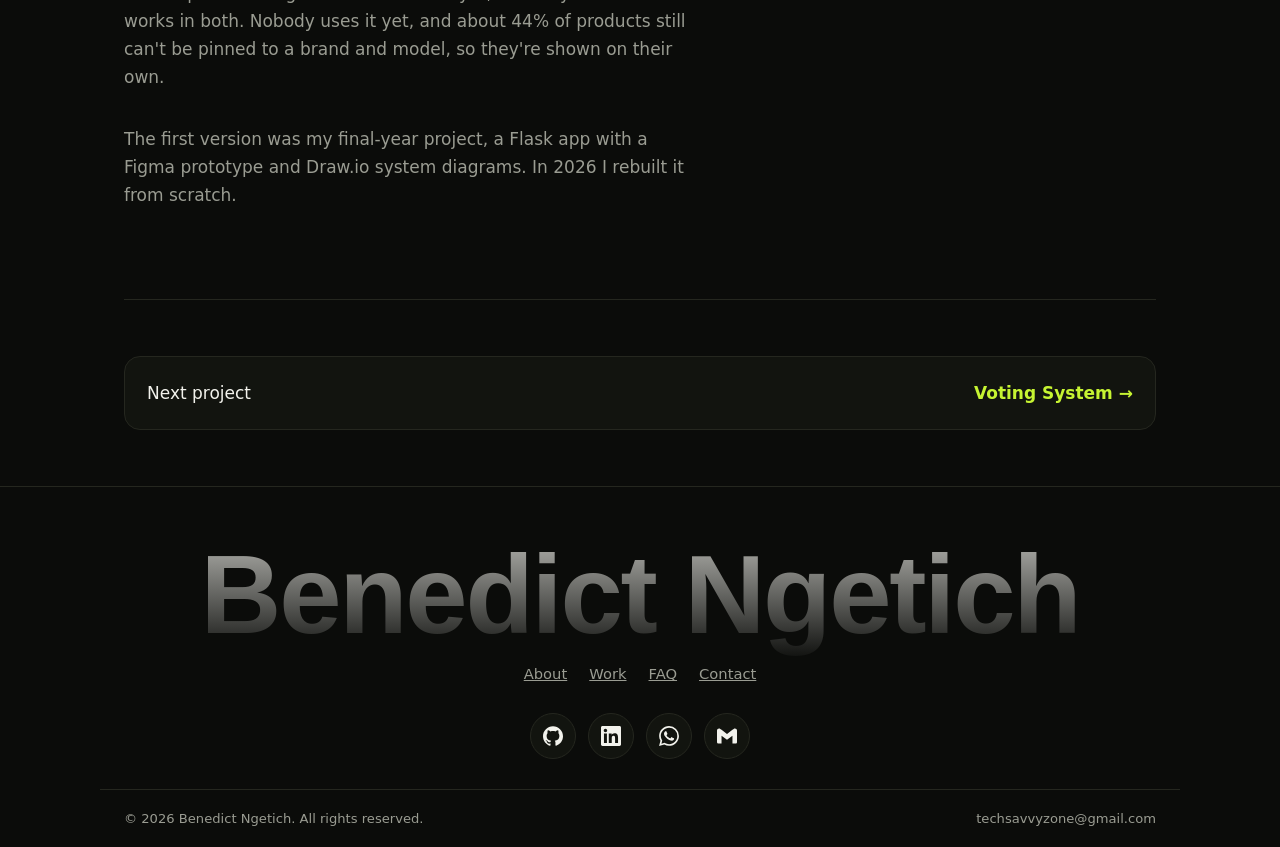
==== commit e1c2b0ca: "Spam trap on the contact form; content security policy Co-Authored-By: Claude Opus 5.5 <noreply@anth" ====
--- a/case-beismart.html
+++ b/case-beismart.html
@@ -3,6 +3,7 @@
 <head>
 <meta charset="utf-8">
 <meta name="viewport" content="width=device-width, initial-scale=1">
+<meta http-equiv="Content-Security-Policy" content="default-src 'self'; script-src 'self' 'sha256-PtdI6/36DhPdMEgjNWV5ExIEqFovVcjUHPeOyApfBhs=' https://gc.zgo.at; style-src 'self' https://fonts.googleapis.com; font-src https://fonts.gstatic.com; img-src 'self' data: https://benvog.goatcounter.com; media-src 'self'; connect-src https://formspree.io https://benvog.goatcounter.com; form-action https://formspree.io; base-uri 'self'; object-src 'none'">
 <meta name="description" content="A price comparison app for Kenyan online stores: one search checks seven stores, groups the same product across them, hides junk listings and keeps a price history.">
 <meta name="theme-color" content="#0b0c0a">
 <meta property="og:type" content="website">
--- a/styles.css
+++ b/styles.css
@@ -128,6 +128,7 @@
 textarea{min-height:110px;resize:vertical}
 form .btn{justify-self:start}
 form .btn[disabled]{opacity:.6;cursor:progress}
+.gotcha{display:none}
 .form-error{margin:0;color:#ff9a8a;font-size:.92rem}
 .form-error a{color:inherit}
 .form-done{max-width:520px;padding:28px;border:1px solid var(--line);border-radius:16px;background:var(--panel);animation:rise .5s cubic-bezier(.23,1,.32,1)}
